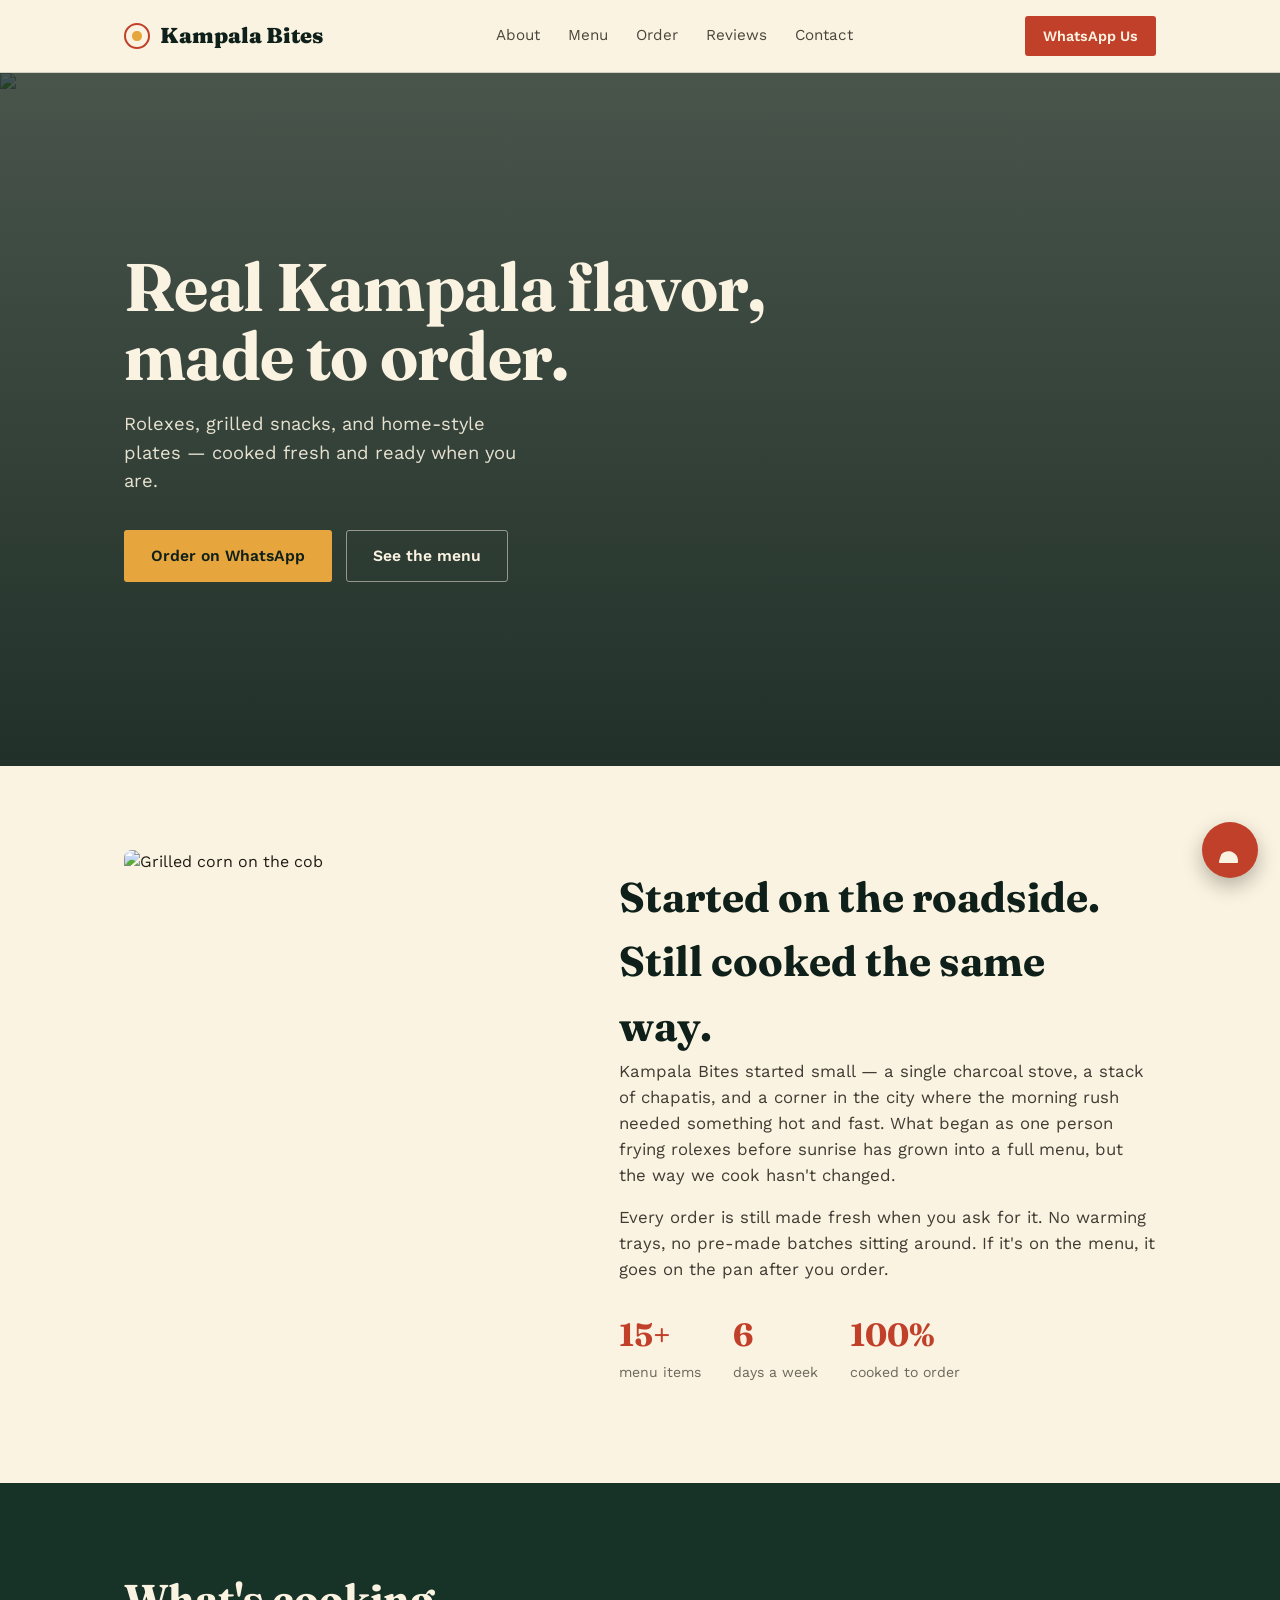
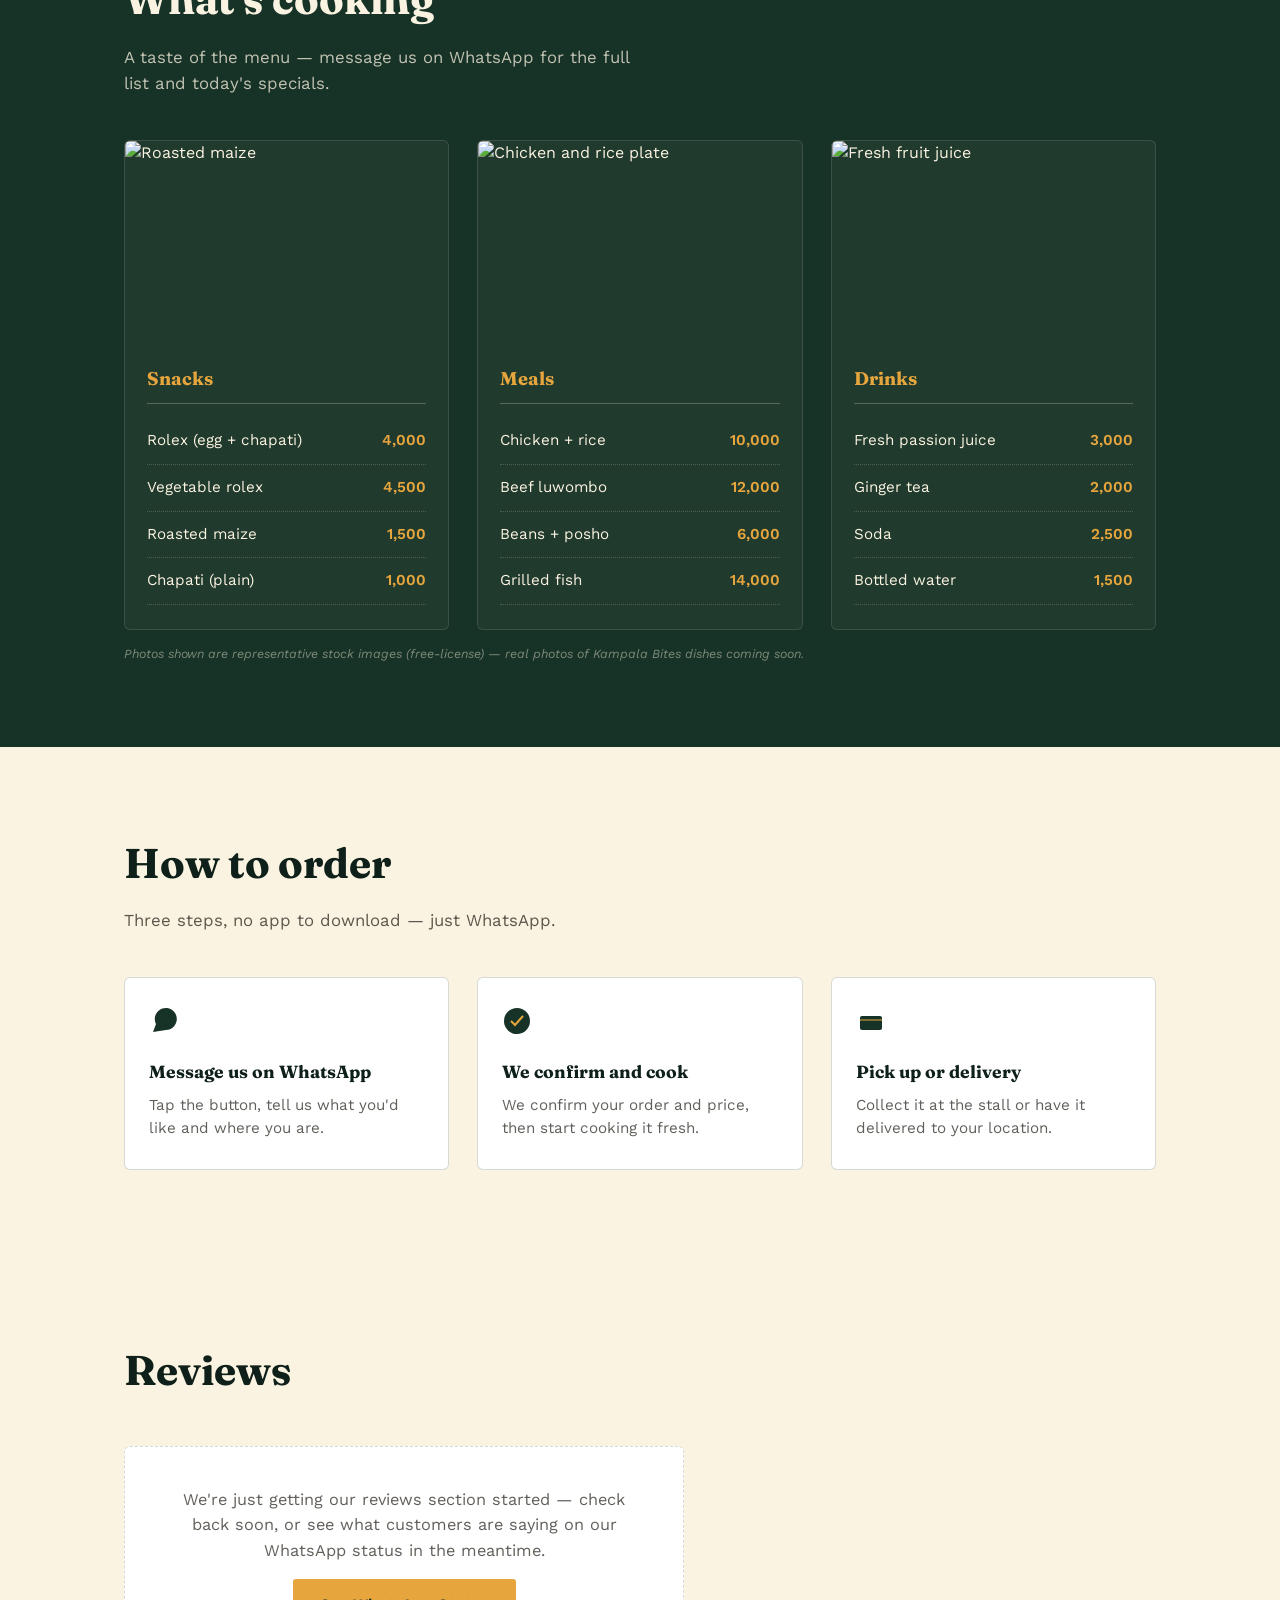
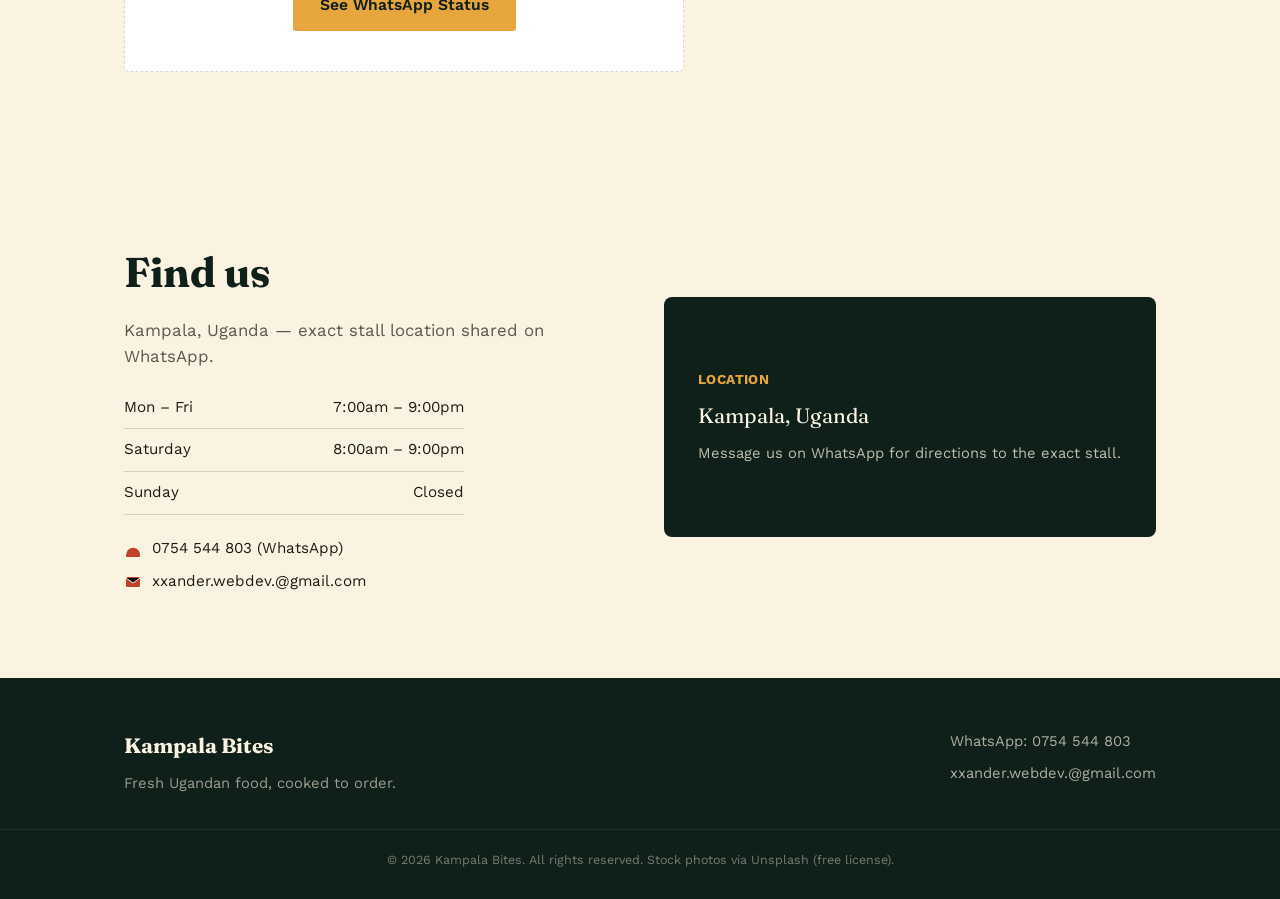
==== index.html @ 9c4d1b3c "Rename kampala-bites.html to index.html" ====
<!DOCTYPE html>
<html lang="en">
<head>
<meta charset="UTF-8">
<meta name="viewport" content="width=device-width, initial-scale=1.0">
<title>Kampala Bites — Fresh Rolex & Grilled Snacks in Kampala | Order on WhatsApp</title>
<meta name="description" content="Kampala Bites serves fresh rolex, grilled snacks, and home-style Ugandan meals, cooked to order. Order fast, direct on WhatsApp.">
<meta property="og:title" content="Kampala Bites — Fresh Rolex & Grilled Snacks in Kampala">
<meta property="og:description" content="Fresh Ugandan food cooked to order — rolex, grilled snacks, and home-style meals. Order on WhatsApp.">
<meta property="og:image" content="https://images.unsplash.com/photo-1610057098265-05f2bcbedd55?fm=jpg&q=80&w=1200&auto=format&fit=crop">
<meta property="og:type" content="website">
<meta name="twitter:card" content="summary_large_image">
<meta name="twitter:title" content="Kampala Bites — Fresh Rolex & Grilled Snacks in Kampala">
<meta name="twitter:description" content="Fresh Ugandan food cooked to order. Order on WhatsApp.">
<meta name="twitter:image" content="https://images.unsplash.com/photo-1610057098265-05f2bcbedd55?fm=jpg&q=80&w=1200&auto=format&fit=crop">
<link rel="icon" href="data:image/svg+xml,%3Csvg xmlns='http://www.w3.org/2000/svg' viewBox='0 0 26 26'%3E%3Ccircle cx='13' cy='13' r='12' fill='%230E2019'/%3E%3Ccircle cx='13' cy='13' r='6' fill='%23E7A63D'/%3E%3C/svg%3E">
<link rel="preconnect" href="https://fonts.googleapis.com">
<link rel="preconnect" href="https://fonts.gstatic.com" crossorigin>
<link href="https://fonts.googleapis.com/css2?family=Fraunces:opsz,wght@9..144,500;9..144,700;9..144,900&family=Work+Sans:wght@400;500;600&display=swap" rel="stylesheet">
<style>
  :root{
    --ivory:#FBF3E1;
    --leaf:#173226;
    --leaf-deep:#0E2019;
    --chili:#C1402A;
    --turmeric:#E7A63D;
    --ink:#1F1B14;
    --line: rgba(23,50,38,0.18);
  }
  *{box-sizing:border-box; margin:0; padding:0;}
  html{scroll-behavior:smooth;}
  body{font-family:'Work Sans', sans-serif; background:var(--ivory); color:var(--ink); line-height:1.55;}
  h1,h2,h3{font-family:'Fraunces', serif; font-weight:700; color:var(--leaf-deep);}
  a{color:inherit;}
  img{max-width:100%; display:block; object-fit:cover;}
  .wrap{max-width:1080px; margin:0 auto; padding:0 24px;}

  /* NAV */
  nav{position:sticky; top:0; z-index:50; background:var(--ivory); border-bottom:1px solid var(--line);}
  nav .wrap{display:flex; align-items:center; justify-content:space-between; padding:16px 24px; position:relative;}
  .brand{display:flex; align-items:center; gap:10px; font-family:'Fraunces', serif; font-weight:900; font-size:1.35rem; color:var(--leaf-deep);}
  .nav-links{display:flex; gap:28px; font-size:0.95rem;}
  .nav-links a{text-decoration:none; color:var(--ink); opacity:0.8;}
  .nav-links a:hover{opacity:1;}
  .nav-right{display:flex; align-items:center; gap:14px;}
  .nav-cta{background:var(--chili); color:var(--ivory); padding:9px 18px; border-radius:3px; text-decoration:none; font-weight:600; font-size:0.9rem; white-space:nowrap;}
  .burger{display:none; flex-direction:column; gap:5px; background:none; border:none; cursor:pointer; padding:6px;}
  .burger span{width:22px; height:2px; background:var(--leaf-deep);}
  .mobile-menu{display:none; flex-direction:column; position:absolute; top:100%; left:0; right:0; background:var(--ivory); border-bottom:1px solid var(--line); padding:8px 24px 16px;}
  .mobile-menu.open{display:flex;}
  .mobile-menu a{padding:12px 0; text-decoration:none; color:var(--ink); border-bottom:1px solid var(--line); font-size:1rem;}
  .mobile-menu a:last-child{border-bottom:none;}
  @media(max-width:760px){
    .nav-links{display:none;}
    .burger{display:flex;}
  }

  /* HERO */
  .hero{position:relative; color:var(--ivory); overflow:hidden;}
  .hero-bg{position:absolute; inset:0; z-index:0;}
  .hero-bg img{width:100%; height:100%; object-fit:cover;}
  .hero-bg::after{content:""; position:absolute; inset:0; background:linear-gradient(180deg, rgba(14,32,25,0.75), rgba(14,32,25,0.92));}
  .hero .wrap{position:relative; z-index:2; padding:96px 24px 100px;}
  .hero h1{color:var(--ivory); font-size:clamp(2.4rem, 6vw, 4.2rem); line-height:1.02; letter-spacing:-0.01em; max-width:18ch;}
  .hero .tag{margin-top:20px; font-size:1.15rem; max-width:38ch; color:rgba(251,243,225,0.9);}
  .hero .ctas{margin-top:34px; display:flex; gap:14px; flex-wrap:wrap;}
  .btn{display:inline-flex; align-items:center; gap:8px; padding:13px 26px; border-radius:3px; font-weight:600; text-decoration:none; font-size:0.98rem; border:1px solid transparent;}
  .btn-primary{background:var(--turmeric); color:var(--leaf-deep);}
  .btn-ghost{border-color:rgba(251,243,225,0.5); color:var(--ivory);}

  section{padding:84px 0;}
  .section-head{max-width:52ch; margin-bottom:44px;}
  .section-head h2{font-size:clamp(1.9rem,3.6vw,2.6rem);}
  .section-head p{margin-top:12px; color:rgba(31,27,20,0.72); font-size:1.05rem;}

  /* ABOUT */
  .about .wrap{display:grid; grid-template-columns:0.9fr 1.1fr; gap:56px; align-items:center;}
  .about-img{border-radius:8px; overflow:hidden; aspect-ratio:4/5;}
  .about p{margin-bottom:16px; font-size:1.05rem; color:rgba(31,27,20,0.85);}
  .stat-row{display:flex; gap:32px; margin-top:28px; flex-wrap:wrap;}
  .stat b{display:block; font-family:'Fraunces',serif; font-size:2rem; color:var(--chili);}
  .stat span{font-size:0.88rem; color:rgba(31,27,20,0.65);}
  @media(max-width:820px){ .about .wrap{grid-template-columns:1fr;} .about-img{max-width:320px; margin:0 auto; aspect-ratio:1/1;} }

  /* MENU */
  .menu{background:var(--leaf); color:var(--ivory);}
  .menu .section-head h2{color:var(--ivory);}
  .menu .section-head p{color:rgba(251,243,225,0.75);}
  .menu-groups{display:grid; grid-template-columns:repeat(3,1fr); gap:28px;}
  .menu-group{background:rgba(251,243,225,0.04); border:1px solid rgba(251,243,225,0.12); border-radius:6px; overflow:hidden;}
  .menu-group .thumb{aspect-ratio:16/10; overflow:hidden;}
  .menu-group .content{padding:22px 22px 24px;}
  .menu-group h3{color:var(--turmeric); font-size:1.15rem; margin-bottom:14px; padding-bottom:10px; border-bottom:1px solid rgba(251,243,225,0.25);}
  .menu-item{display:flex; justify-content:space-between; gap:12px; padding:11px 0; border-bottom:1px dotted rgba(251,243,225,0.2); font-size:0.95rem;}
  .menu-item .price{color:var(--turmeric); font-weight:600; white-space:nowrap;}
  .photo-note{font-size:0.78rem; color:rgba(251,243,225,0.45); margin-top:14px; font-style:italic;}
  @media(max-width:820px){ .menu-groups{grid-template-columns:1fr;} }

  /* ORDER STEPS */
  .order .steps{display:grid; grid-template-columns:repeat(3,1fr); gap:28px;}
  .step{background:#fff; border:1px solid var(--line); border-radius:6px; padding:28px 24px;}
  .step .icon{margin-bottom:14px;}
  .step h3{font-size:1.1rem;}
  .step p{margin-top:8px; color:rgba(31,27,20,0.7); font-size:0.95rem;}
  @media(max-width:820px){ .order .steps{grid-template-columns:1fr;} }

  /* REVIEWS PLACEHOLDER */
  .reviews-note{background:#fff; border:1px dashed var(--line); border-radius:6px; padding:40px; text-align:center; max-width:560px;}
  .reviews-note p{color:rgba(31,27,20,0.7); font-size:1.02rem; margin-bottom:16px;}

  /* LOCATION */
  .location .wrap{display:grid; grid-template-columns:1fr 1fr; gap:48px; align-items:center;}
  .hours-list{margin-top:18px;}
  .hours-row{display:flex; justify-content:space-between; padding:9px 0; border-bottom:1px solid var(--line); font-size:0.95rem; max-width:340px;}
  .contact-list{margin-top:22px; display:flex; flex-direction:column; gap:10px;}
  .contact-list a{display:flex; align-items:center; gap:10px; text-decoration:none; color:var(--ink); font-size:0.95rem;}
  .contact-list a:hover{color:var(--chili);}
  .map-block{background:var(--leaf-deep); color:var(--ivory); border-radius:8px; padding:34px; min-height:240px; display:flex; flex-direction:column; justify-content:center; gap:10px;}
  .map-block .pin{color:var(--turmeric); font-weight:700; font-size:0.85rem; letter-spacing:0.03em;}
  @media(max-width:820px){ .location .wrap{grid-template-columns:1fr;} }

  /* FOOTER */
  footer{background:var(--leaf-deep); color:rgba(251,243,225,0.8); padding:52px 0 30px;}
  footer .wrap{display:flex; justify-content:space-between; flex-wrap:wrap; gap:24px;}
  .foot-brand{font-family:'Fraunces',serif; color:var(--ivory); font-size:1.3rem; font-weight:700;}
  .foot-links{display:flex; flex-direction:column; gap:10px; font-size:0.92rem;}
  .foot-links a{text-decoration:none; opacity:0.85; display:flex; align-items:center; gap:8px;}
  .foot-links a:hover{opacity:1;}
  .foot-bottom{margin-top:34px; padding-top:20px; border-top:1px solid rgba(251,243,225,0.15); font-size:0.78rem; opacity:0.55; text-align:center;}

  .float-wa{position:fixed; bottom:22px; right:22px; z-index:60; background:var(--chili); color:var(--ivory); width:56px; height:56px; border-radius:50%; display:flex; align-items:center; justify-content:center; text-decoration:none; box-shadow:0 8px 20px rgba(0,0,0,0.28);}
</style>
</head>
<body>

<nav>
  <div class="wrap">
    <div class="brand">
      <svg width="26" height="26" viewBox="0 0 26 26" fill="none"><circle cx="13" cy="13" r="12" stroke="#C1402A" stroke-width="2"/><path d="M8 13c0-3 2-5 5-5s5 2 5 5-2 5-5 5-5-2-5-5z" fill="#E7A63D"/></svg>
      Kampala Bites
    </div>
    <div class="nav-links">
      <a href="#about">About</a>
      <a href="#menu">Menu</a>
      <a href="#order">Order</a>
      <a href="#reviews">Reviews</a>
      <a href="#location">Contact</a>
    </div>
    <div class="nav-right">
      <a class="nav-cta" href="https://wa.me/256754544803" target="_blank" rel="noopener">WhatsApp Us</a>
      <button class="burger" aria-label="Menu" onclick="document.getElementById('mobileMenu').classList.toggle('open')">
        <span></span><span></span><span></span>
      </button>
    </div>
    <div class="mobile-menu" id="mobileMenu">
      <a href="#about">About</a>
      <a href="#menu">Menu</a>
      <a href="#order">Order</a>
      <a href="#reviews">Reviews</a>
      <a href="#location">Contact</a>
    </div>
  </div>
</nav>

<section class="hero">
  <div class="hero-bg"><img src="https://images.unsplash.com/photo-1610057098265-05f2bcbedd55?fm=jpg&q=80&w=1600&auto=format&fit=crop" alt="Grilled chicken and rice plate"></div>
  <div class="wrap">
    <h1>Real Kampala flavor, made to order.</h1>
    <p class="tag">Rolexes, grilled snacks, and home-style plates — cooked fresh and ready when you are.</p>
    <div class="ctas">
      <a class="btn btn-primary" href="https://wa.me/256754544803" target="_blank" rel="noopener">Order on WhatsApp</a>
      <a class="btn btn-ghost" href="#menu">See the menu</a>
    </div>
  </div>
</section>

<section class="about" id="about">
  <div class="wrap">
    <div class="about-img">
      <img src="https://images.unsplash.com/photo-1653886764092-2e9fe9bfe8e5?fm=jpg&q=80&w=900&auto=format&fit=crop" alt="Grilled corn on the cob">
    </div>
    <div>
      <div class="section-head" style="margin-bottom:0;">
        <h2>Started on the roadside. Still cooked the same way.</h2>
      </div>
      <p>Kampala Bites started small — a single charcoal stove, a stack of chapatis, and a corner in the city where the morning rush needed something hot and fast. What began as one person frying rolexes before sunrise has grown into a full menu, but the way we cook hasn't changed.</p>
      <p>Every order is still made fresh when you ask for it. No warming trays, no pre-made batches sitting around. If it's on the menu, it goes on the pan after you order.</p>
      <div class="stat-row">
        <div class="stat"><b>15+</b><span>menu items</span></div>
        <div class="stat"><b>6</b><span>days a week</span></div>
        <div class="stat"><b>100%</b><span>cooked to order</span></div>
      </div>
    </div>
  </div>
</section>

<section class="menu" id="menu">
  <div class="wrap">
    <div class="section-head">
      <h2>What's cooking</h2>
      <p>A taste of the menu — message us on WhatsApp for the full list and today's specials.</p>
    </div>
    <div class="menu-groups">
      <div class="menu-group">
        <div class="thumb"><img src="https://images.unsplash.com/photo-1653886764092-2e9fe9bfe8e5?fm=jpg&q=80&w=700&auto=format&fit=crop" alt="Roasted maize"></div>
        <div class="content">
          <h3>Snacks</h3>
          <div class="menu-item"><span>Rolex (egg + chapati)</span><span class="price">4,000</span></div>
          <div class="menu-item"><span>Vegetable rolex</span><span class="price">4,500</span></div>
          <div class="menu-item"><span>Roasted maize</span><span class="price">1,500</span></div>
          <div class="menu-item"><span>Chapati (plain)</span><span class="price">1,000</span></div>
        </div>
      </div>
      <div class="menu-group">
        <div class="thumb"><img src="https://images.unsplash.com/photo-1610057098265-05f2bcbedd55?fm=jpg&q=80&w=700&auto=format&fit=crop" alt="Chicken and rice plate"></div>
        <div class="content">
          <h3>Meals</h3>
          <div class="menu-item"><span>Chicken + rice</span><span class="price">10,000</span></div>
          <div class="menu-item"><span>Beef luwombo</span><span class="price">12,000</span></div>
          <div class="menu-item"><span>Beans + posho</span><span class="price">6,000</span></div>
          <div class="menu-item"><span>Grilled fish</span><span class="price">14,000</span></div>
        </div>
      </div>
      <div class="menu-group">
        <div class="thumb"><img src="https://images.unsplash.com/photo-1577680716097-9a565ddc2007?fm=jpg&q=80&w=700&auto=format&fit=crop" alt="Fresh fruit juice"></div>
        <div class="content">
          <h3>Drinks</h3>
          <div class="menu-item"><span>Fresh passion juice</span><span class="price">3,000</span></div>
          <div class="menu-item"><span>Ginger tea</span><span class="price">2,000</span></div>
          <div class="menu-item"><span>Soda</span><span class="price">2,500</span></div>
          <div class="menu-item"><span>Bottled water</span><span class="price">1,500</span></div>
        </div>
      </div>
    </div>
    <p class="photo-note">Photos shown are representative stock images (free-license) — real photos of Kampala Bites dishes coming soon.</p>
  </div>
</section>

<section class="order" id="order">
  <div class="wrap">
    <div class="section-head">
      <h2>How to order</h2>
      <p>Three steps, no app to download — just WhatsApp.</p>
    </div>
    <div class="steps">
      <div class="step">
        <svg class="icon" width="30" height="30" viewBox="0 0 30 30"><path d="M4 26l3-8a11 11 0 1110 6l-13 2z" fill="#173226"/></svg>
        <h3>Message us on WhatsApp</h3>
        <p>Tap the button, tell us what you'd like and where you are.</p>
      </div>
      <div class="step">
        <svg class="icon" width="30" height="30" viewBox="0 0 30 30"><circle cx="15" cy="15" r="13" fill="#173226"/><path d="M9 15l4 4 8-9" stroke="#E7A63D" stroke-width="2" fill="none"/></svg>
        <h3>We confirm and cook</h3>
        <p>We confirm your order and price, then start cooking it fresh.</p>
      </div>
      <div class="step">
        <svg class="icon" width="30" height="30" viewBox="0 0 30 30"><rect x="4" y="10" width="22" height="14" rx="2" fill="#173226"/><path d="M4 14h22" stroke="#E7A63D"/></svg>
        <h3>Pick up or delivery</h3>
        <p>Collect it at the stall or have it delivered to your location.</p>
      </div>
    </div>
  </div>
</section>

<section class="testimonials" id="reviews">
  <div class="wrap">
    <div class="section-head">
      <h2>Reviews</h2>
    </div>
    <div class="reviews-note">
      <p>We're just getting our reviews section started — check back soon, or see what customers are saying on our WhatsApp status in the meantime.</p>
      <a class="btn btn-primary" href="https://wa.me/256754544803" target="_blank" rel="noopener" style="display:inline-flex;">See WhatsApp Status</a>
    </div>
  </div>
</section>

<section class="location" id="location">
  <div class="wrap">
    <div>
      <div class="section-head" style="margin-bottom:0;">
        <h2>Find us</h2>
        <p>Kampala, Uganda — exact stall location shared on WhatsApp.</p>
      </div>
      <div class="hours-list">
        <div class="hours-row"><span>Mon – Fri</span><span>7:00am – 9:00pm</span></div>
        <div class="hours-row"><span>Saturday</span><span>8:00am – 9:00pm</span></div>
        <div class="hours-row"><span>Sunday</span><span>Closed</span></div>
      </div>
      <div class="contact-list">
        <a href="https://wa.me/256754544803" target="_blank" rel="noopener">
          <svg width="18" height="18" viewBox="0 0 18 18"><path d="M2 16l1.6-4.7A7 7 0 112 16z" fill="#C1402A"/></svg>
          0754 544 803 (WhatsApp)
        </a>
        <a href="mailto:xxander.webdev.@gmail.com">
          <svg width="18" height="18" viewBox="0 0 18 18"><rect x="2" y="4" width="14" height="10" rx="1.5" fill="#C1402A"/><path d="M2 5l7 5 7-5" stroke="#FBF3E1"/></svg>
          xxander.webdev.@gmail.com
        </a>
      </div>
    </div>
    <div class="map-block">
      <div class="pin">LOCATION</div>
      <div style="font-family:'Fraunces',serif; font-size:1.3rem;">Kampala, Uganda</div>
      <div style="opacity:0.75; font-size:0.92rem;">Message us on WhatsApp for directions to the exact stall.</div>
    </div>
  </div>
</section>

<footer>
  <div class="wrap">
    <div>
      <div class="foot-brand">Kampala Bites</div>
      <p style="margin-top:10px; max-width:32ch; opacity:0.75; font-size:0.92rem;">Fresh Ugandan food, cooked to order.</p>
    </div>
    <div class="foot-links">
      <a href="https://wa.me/256754544803" target="_blank" rel="noopener">WhatsApp: 0754 544 803</a>
      <a href="mailto:xxander.webdev.@gmail.com">xxander.webdev.@gmail.com</a>
    </div>
  </div>
  <div class="foot-bottom">© 2026 Kampala Bites. All rights reserved. Stock photos via Unsplash (free license).</div>
</footer>

<a class="float-wa" href="https://wa.me/256754544803" target="_blank" rel="noopener" aria-label="Chat on WhatsApp">
  <svg width="26" height="26" viewBox="0 0 26 26"><path d="M2 24l2.2-6.4A9.5 9.5 0 112 24z" fill="#FBF3E1"/></svg>
</a>

<script>
  document.querySelectorAll('.mobile-menu a').forEach(a=>{
    a.addEventListener('click', ()=> document.getElementById('mobileMenu').classList.remove('open'));
  });
</script>

</body>
</html>
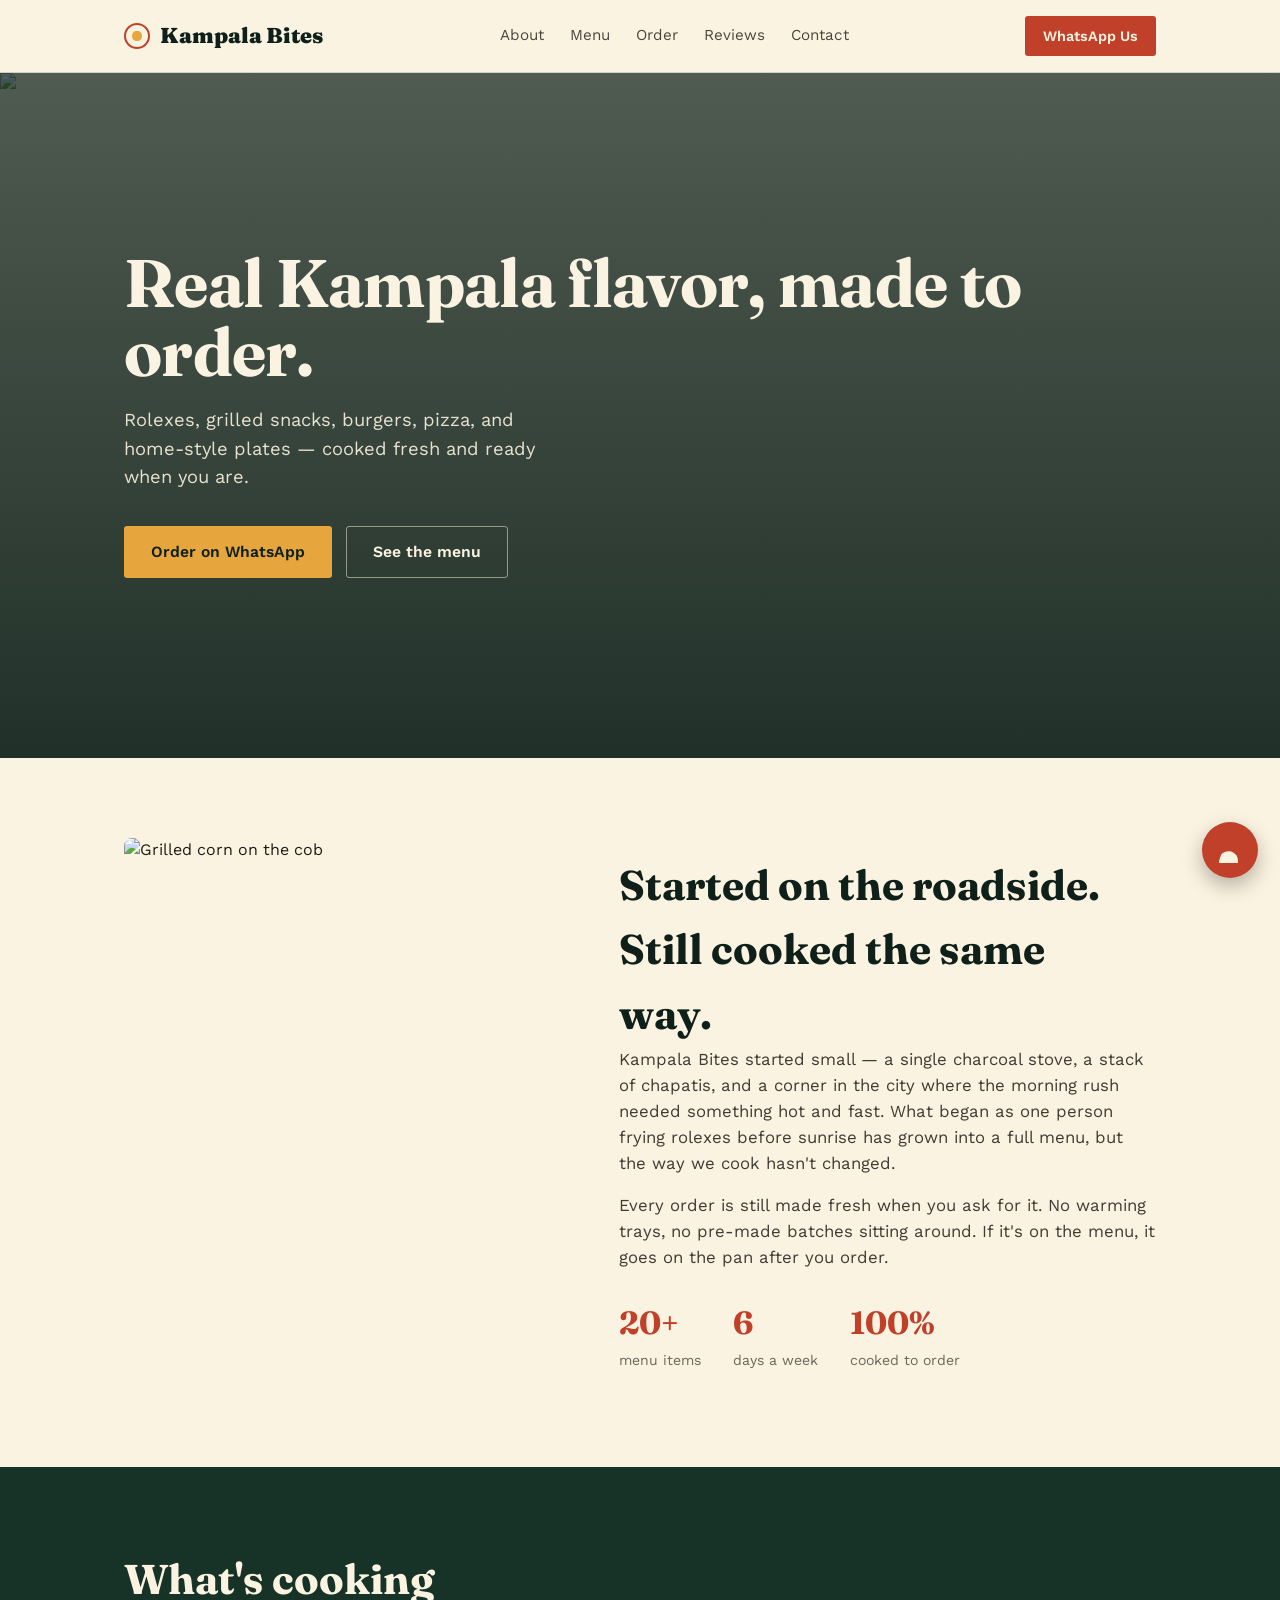
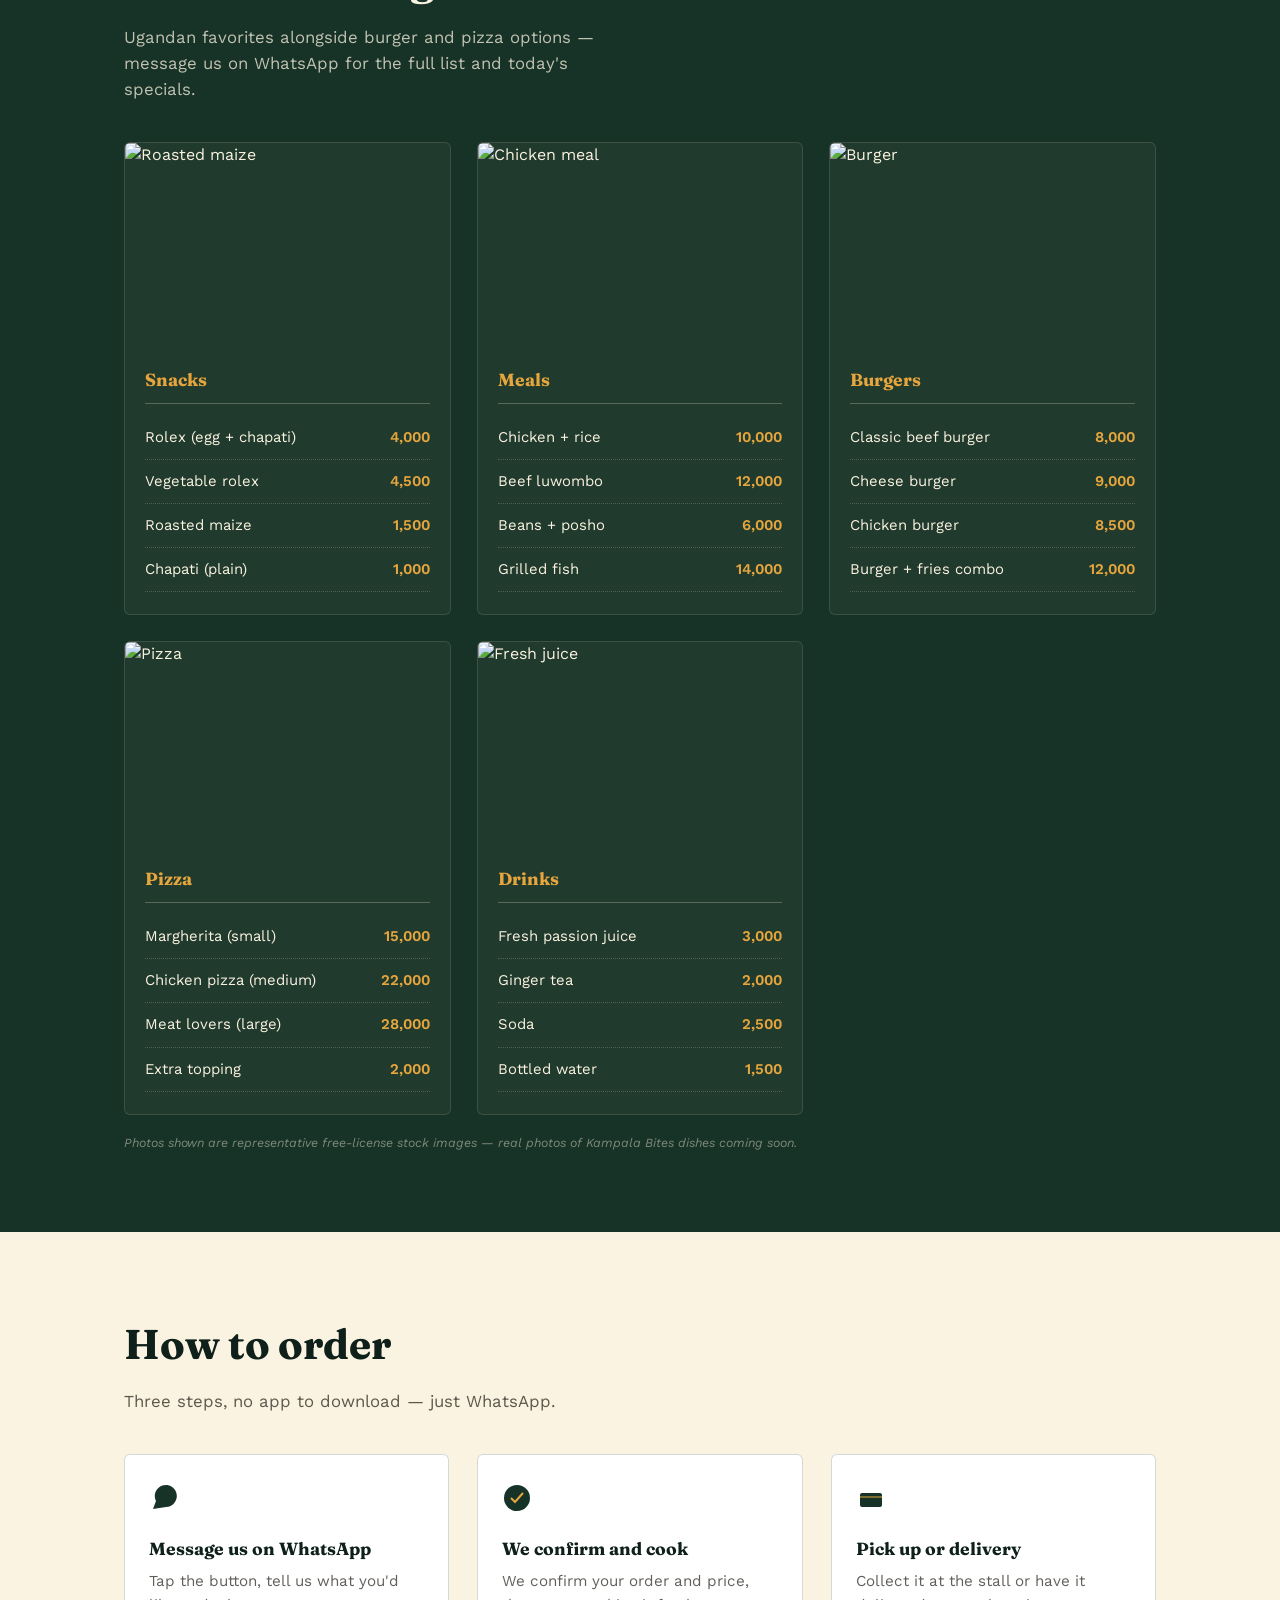
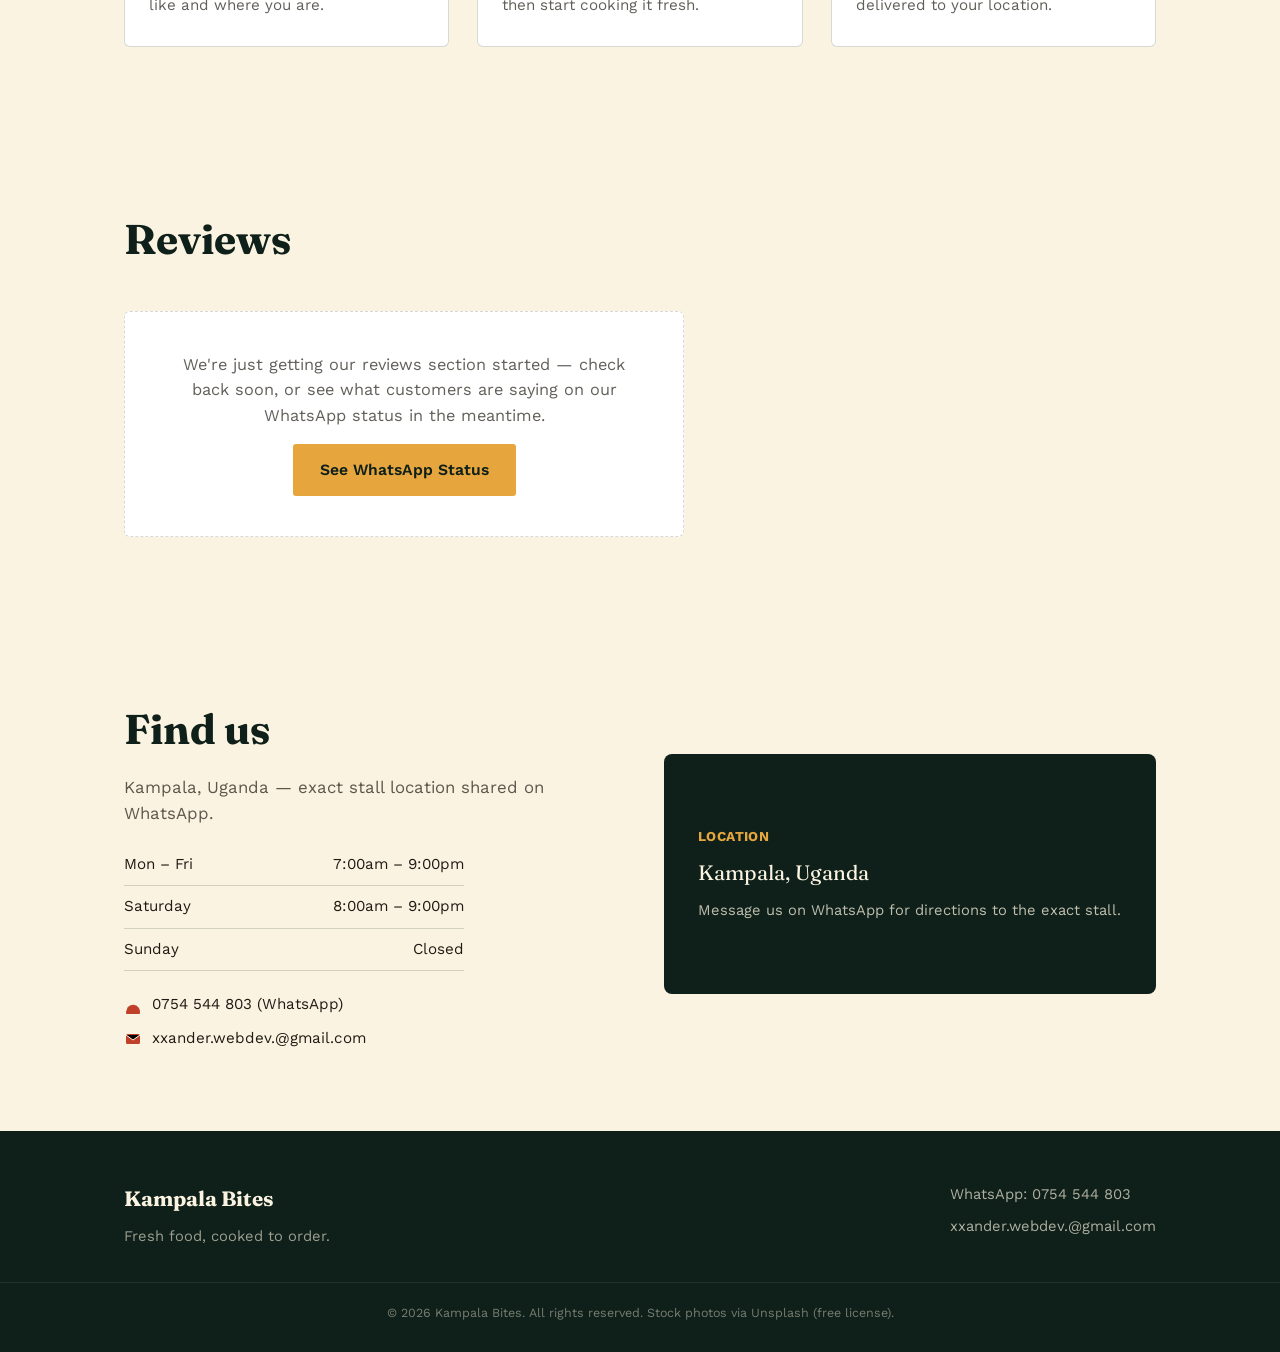
==== commit 9e07a53e: "Rename kampala-bites.html to index.html" ====
--- a/index.html
+++ b/index.html
@@ -3,16 +3,16 @@
 <head>
 <meta charset="UTF-8">
 <meta name="viewport" content="width=device-width, initial-scale=1.0">
-<title>Kampala Bites — Fresh Rolex & Grilled Snacks in Kampala | Order on WhatsApp</title>
-<meta name="description" content="Kampala Bites serves fresh rolex, grilled snacks, and home-style Ugandan meals, cooked to order. Order fast, direct on WhatsApp.">
-<meta property="og:title" content="Kampala Bites — Fresh Rolex & Grilled Snacks in Kampala">
-<meta property="og:description" content="Fresh Ugandan food cooked to order — rolex, grilled snacks, and home-style meals. Order on WhatsApp.">
-<meta property="og:image" content="https://images.unsplash.com/photo-1610057098265-05f2bcbedd55?fm=jpg&q=80&w=1200&auto=format&fit=crop">
+<title>Kampala Bites — Fresh Rolex, Burgers & Pizza in Kampala | Order on WhatsApp</title>
+<meta name="description" content="Kampala Bites serves fresh rolex, grilled snacks, burgers, pizza, and home-style Ugandan meals, cooked to order. Order fast, direct on WhatsApp.">
+<meta property="og:title" content="Kampala Bites — Fresh Rolex, Burgers & Pizza in Kampala">
+<meta property="og:description" content="Fresh food cooked to order — rolex, grilled snacks, burgers, pizza, and home-style meals. Order on WhatsApp.">
+<meta property="og:image" content="https://images.unsplash.com/photo-1616401616927-3c81de22dfa8?fm=jpg&q=80&w=1200&auto=format&fit=crop">
 <meta property="og:type" content="website">
 <meta name="twitter:card" content="summary_large_image">
-<meta name="twitter:title" content="Kampala Bites — Fresh Rolex & Grilled Snacks in Kampala">
-<meta name="twitter:description" content="Fresh Ugandan food cooked to order. Order on WhatsApp.">
-<meta name="twitter:image" content="https://images.unsplash.com/photo-1610057098265-05f2bcbedd55?fm=jpg&q=80&w=1200&auto=format&fit=crop">
+<meta name="twitter:title" content="Kampala Bites — Fresh Rolex, Burgers & Pizza in Kampala">
+<meta name="twitter:description" content="Fresh food cooked to order. Order on WhatsApp.">
+<meta name="twitter:image" content="https://images.unsplash.com/photo-1616401616927-3c81de22dfa8?fm=jpg&q=80&w=1200&auto=format&fit=crop">
 <link rel="icon" href="data:image/svg+xml,%3Csvg xmlns='http://www.w3.org/2000/svg' viewBox='0 0 26 26'%3E%3Ccircle cx='13' cy='13' r='12' fill='%230E2019'/%3E%3Ccircle cx='13' cy='13' r='6' fill='%23E7A63D'/%3E%3C/svg%3E">
 <link rel="preconnect" href="https://fonts.googleapis.com">
 <link rel="preconnect" href="https://fonts.gstatic.com" crossorigin>
@@ -32,48 +32,41 @@
   body{font-family:'Work Sans', sans-serif; background:var(--ivory); color:var(--ink); line-height:1.55;}
   h1,h2,h3{font-family:'Fraunces', serif; font-weight:700; color:var(--leaf-deep);}
   a{color:inherit;}
-  img{max-width:100%; display:block; object-fit:cover;}
+  img{max-width:100%; display:block; object-fit:cover; width:100%; height:100%;}
   .wrap{max-width:1080px; margin:0 auto; padding:0 24px;}
 
-  /* NAV */
   nav{position:sticky; top:0; z-index:50; background:var(--ivory); border-bottom:1px solid var(--line);}
   nav .wrap{display:flex; align-items:center; justify-content:space-between; padding:16px 24px; position:relative;}
   .brand{display:flex; align-items:center; gap:10px; font-family:'Fraunces', serif; font-weight:900; font-size:1.35rem; color:var(--leaf-deep);}
-  .nav-links{display:flex; gap:28px; font-size:0.95rem;}
+  .nav-links{display:flex; gap:26px; font-size:0.95rem;}
   .nav-links a{text-decoration:none; color:var(--ink); opacity:0.8;}
   .nav-links a:hover{opacity:1;}
   .nav-right{display:flex; align-items:center; gap:14px;}
   .nav-cta{background:var(--chili); color:var(--ivory); padding:9px 18px; border-radius:3px; text-decoration:none; font-weight:600; font-size:0.9rem; white-space:nowrap;}
-  .burger{display:none; flex-direction:column; gap:5px; background:none; border:none; cursor:pointer; padding:6px;}
-  .burger span{width:22px; height:2px; background:var(--leaf-deep);}
+  .burger-btn{display:none; flex-direction:column; gap:5px; background:none; border:none; cursor:pointer; padding:6px;}
+  .burger-btn span{width:22px; height:2px; background:var(--leaf-deep);}
   .mobile-menu{display:none; flex-direction:column; position:absolute; top:100%; left:0; right:0; background:var(--ivory); border-bottom:1px solid var(--line); padding:8px 24px 16px;}
   .mobile-menu.open{display:flex;}
   .mobile-menu a{padding:12px 0; text-decoration:none; color:var(--ink); border-bottom:1px solid var(--line); font-size:1rem;}
   .mobile-menu a:last-child{border-bottom:none;}
-  @media(max-width:760px){
-    .nav-links{display:none;}
-    .burger{display:flex;}
-  }
-
-  /* HERO */
+  @media(max-width:800px){ .nav-links{display:none;} .burger-btn{display:flex;} }
+
   .hero{position:relative; color:var(--ivory); overflow:hidden;}
   .hero-bg{position:absolute; inset:0; z-index:0;}
-  .hero-bg img{width:100%; height:100%; object-fit:cover;}
-  .hero-bg::after{content:""; position:absolute; inset:0; background:linear-gradient(180deg, rgba(14,32,25,0.75), rgba(14,32,25,0.92));}
+  .hero-bg::after{content:""; position:absolute; inset:0; background:linear-gradient(180deg, rgba(14,32,25,0.72), rgba(14,32,25,0.92));}
   .hero .wrap{position:relative; z-index:2; padding:96px 24px 100px;}
-  .hero h1{color:var(--ivory); font-size:clamp(2.4rem, 6vw, 4.2rem); line-height:1.02; letter-spacing:-0.01em; max-width:18ch;}
-  .hero .tag{margin-top:20px; font-size:1.15rem; max-width:38ch; color:rgba(251,243,225,0.9);}
+  .hero h1{color:var(--ivory); font-size:clamp(2.4rem, 6vw, 4.2rem); line-height:1.02; letter-spacing:-0.01em; max-width:20ch;}
+  .hero .tag{margin-top:20px; font-size:1.15rem; max-width:40ch; color:rgba(251,243,225,0.9);}
   .hero .ctas{margin-top:34px; display:flex; gap:14px; flex-wrap:wrap;}
   .btn{display:inline-flex; align-items:center; gap:8px; padding:13px 26px; border-radius:3px; font-weight:600; text-decoration:none; font-size:0.98rem; border:1px solid transparent;}
   .btn-primary{background:var(--turmeric); color:var(--leaf-deep);}
   .btn-ghost{border-color:rgba(251,243,225,0.5); color:var(--ivory);}
 
-  section{padding:84px 0;}
-  .section-head{max-width:52ch; margin-bottom:44px;}
+  section{padding:80px 0;}
+  .section-head{max-width:52ch; margin-bottom:40px;}
   .section-head h2{font-size:clamp(1.9rem,3.6vw,2.6rem);}
   .section-head p{margin-top:12px; color:rgba(31,27,20,0.72); font-size:1.05rem;}
 
-  /* ABOUT */
   .about .wrap{display:grid; grid-template-columns:0.9fr 1.1fr; gap:56px; align-items:center;}
   .about-img{border-radius:8px; overflow:hidden; aspect-ratio:4/5;}
   .about p{margin-bottom:16px; font-size:1.05rem; color:rgba(31,27,20,0.85);}
@@ -82,21 +75,20 @@
   .stat span{font-size:0.88rem; color:rgba(31,27,20,0.65);}
   @media(max-width:820px){ .about .wrap{grid-template-columns:1fr;} .about-img{max-width:320px; margin:0 auto; aspect-ratio:1/1;} }
 
-  /* MENU */
   .menu{background:var(--leaf); color:var(--ivory);}
   .menu .section-head h2{color:var(--ivory);}
   .menu .section-head p{color:rgba(251,243,225,0.75);}
-  .menu-groups{display:grid; grid-template-columns:repeat(3,1fr); gap:28px;}
+  .menu-groups{display:grid; grid-template-columns:repeat(3,1fr); gap:26px;}
   .menu-group{background:rgba(251,243,225,0.04); border:1px solid rgba(251,243,225,0.12); border-radius:6px; overflow:hidden;}
   .menu-group .thumb{aspect-ratio:16/10; overflow:hidden;}
-  .menu-group .content{padding:22px 22px 24px;}
-  .menu-group h3{color:var(--turmeric); font-size:1.15rem; margin-bottom:14px; padding-bottom:10px; border-bottom:1px solid rgba(251,243,225,0.25);}
-  .menu-item{display:flex; justify-content:space-between; gap:12px; padding:11px 0; border-bottom:1px dotted rgba(251,243,225,0.2); font-size:0.95rem;}
+  .menu-group .content{padding:20px 20px 22px;}
+  .menu-group h3{color:var(--turmeric); font-size:1.1rem; margin-bottom:12px; padding-bottom:10px; border-bottom:1px solid rgba(251,243,225,0.25);}
+  .menu-item{display:flex; justify-content:space-between; gap:12px; padding:10px 0; border-bottom:1px dotted rgba(251,243,225,0.2); font-size:0.93rem;}
   .menu-item .price{color:var(--turmeric); font-weight:600; white-space:nowrap;}
-  .photo-note{font-size:0.78rem; color:rgba(251,243,225,0.45); margin-top:14px; font-style:italic;}
-  @media(max-width:820px){ .menu-groups{grid-template-columns:1fr;} }
-
-  /* ORDER STEPS */
+  .photo-note{font-size:0.78rem; color:rgba(251,243,225,0.45); margin-top:18px; font-style:italic;}
+  @media(max-width:900px){ .menu-groups{grid-template-columns:repeat(2,1fr);} }
+  @media(max-width:600px){ .menu-groups{grid-template-columns:1fr;} }
+
   .order .steps{display:grid; grid-template-columns:repeat(3,1fr); gap:28px;}
   .step{background:#fff; border:1px solid var(--line); border-radius:6px; padding:28px 24px;}
   .step .icon{margin-bottom:14px;}
@@ -104,11 +96,9 @@
   .step p{margin-top:8px; color:rgba(31,27,20,0.7); font-size:0.95rem;}
   @media(max-width:820px){ .order .steps{grid-template-columns:1fr;} }
 
-  /* REVIEWS PLACEHOLDER */
   .reviews-note{background:#fff; border:1px dashed var(--line); border-radius:6px; padding:40px; text-align:center; max-width:560px;}
   .reviews-note p{color:rgba(31,27,20,0.7); font-size:1.02rem; margin-bottom:16px;}
 
-  /* LOCATION */
   .location .wrap{display:grid; grid-template-columns:1fr 1fr; gap:48px; align-items:center;}
   .hours-list{margin-top:18px;}
   .hours-row{display:flex; justify-content:space-between; padding:9px 0; border-bottom:1px solid var(--line); font-size:0.95rem; max-width:340px;}
@@ -119,7 +109,6 @@
   .map-block .pin{color:var(--turmeric); font-weight:700; font-size:0.85rem; letter-spacing:0.03em;}
   @media(max-width:820px){ .location .wrap{grid-template-columns:1fr;} }
 
-  /* FOOTER */
   footer{background:var(--leaf-deep); color:rgba(251,243,225,0.8); padding:52px 0 30px;}
   footer .wrap{display:flex; justify-content:space-between; flex-wrap:wrap; gap:24px;}
   .foot-brand{font-family:'Fraunces',serif; color:var(--ivory); font-size:1.3rem; font-weight:700;}
@@ -148,7 +137,7 @@
     </div>
     <div class="nav-right">
       <a class="nav-cta" href="https://wa.me/256754544803" target="_blank" rel="noopener">WhatsApp Us</a>
-      <button class="burger" aria-label="Menu" onclick="document.getElementById('mobileMenu').classList.toggle('open')">
+      <button class="burger-btn" aria-label="Menu" onclick="document.getElementById('mobileMenu').classList.toggle('open')">
         <span></span><span></span><span></span>
       </button>
     </div>
@@ -163,10 +152,10 @@
 </nav>
 
 <section class="hero">
-  <div class="hero-bg"><img src="https://images.unsplash.com/photo-1610057098265-05f2bcbedd55?fm=jpg&q=80&w=1600&auto=format&fit=crop" alt="Grilled chicken and rice plate"></div>
+  <div class="hero-bg"><img src="https://images.unsplash.com/photo-1616401616927-3c81de22dfa8?fm=jpg&q=80&w=1600&auto=format&fit=crop" alt="Roasted chicken plate"></div>
   <div class="wrap">
     <h1>Real Kampala flavor, made to order.</h1>
-    <p class="tag">Rolexes, grilled snacks, and home-style plates — cooked fresh and ready when you are.</p>
+    <p class="tag">Rolexes, grilled snacks, burgers, pizza, and home-style plates — cooked fresh and ready when you are.</p>
     <div class="ctas">
       <a class="btn btn-primary" href="https://wa.me/256754544803" target="_blank" rel="noopener">Order on WhatsApp</a>
       <a class="btn btn-ghost" href="#menu">See the menu</a>
@@ -186,7 +175,7 @@
       <p>Kampala Bites started small — a single charcoal stove, a stack of chapatis, and a corner in the city where the morning rush needed something hot and fast. What began as one person frying rolexes before sunrise has grown into a full menu, but the way we cook hasn't changed.</p>
       <p>Every order is still made fresh when you ask for it. No warming trays, no pre-made batches sitting around. If it's on the menu, it goes on the pan after you order.</p>
       <div class="stat-row">
-        <div class="stat"><b>15+</b><span>menu items</span></div>
+        <div class="stat"><b>20+</b><span>menu items</span></div>
         <div class="stat"><b>6</b><span>days a week</span></div>
         <div class="stat"><b>100%</b><span>cooked to order</span></div>
       </div>
@@ -198,7 +187,7 @@
   <div class="wrap">
     <div class="section-head">
       <h2>What's cooking</h2>
-      <p>A taste of the menu — message us on WhatsApp for the full list and today's specials.</p>
+      <p>Ugandan favorites alongside burger and pizza options — message us on WhatsApp for the full list and today's specials.</p>
     </div>
     <div class="menu-groups">
       <div class="menu-group">
@@ -212,7 +201,7 @@
         </div>
       </div>
       <div class="menu-group">
-        <div class="thumb"><img src="https://images.unsplash.com/photo-1610057098265-05f2bcbedd55?fm=jpg&q=80&w=700&auto=format&fit=crop" alt="Chicken and rice plate"></div>
+        <div class="thumb"><img src="https://images.unsplash.com/photo-1616401616927-3c81de22dfa8?fm=jpg&q=80&w=700&auto=format&fit=crop" alt="Chicken meal"></div>
         <div class="content">
           <h3>Meals</h3>
           <div class="menu-item"><span>Chicken + rice</span><span class="price">10,000</span></div>
@@ -222,7 +211,27 @@
         </div>
       </div>
       <div class="menu-group">
-        <div class="thumb"><img src="https://images.unsplash.com/photo-1577680716097-9a565ddc2007?fm=jpg&q=80&w=700&auto=format&fit=crop" alt="Fresh fruit juice"></div>
+        <div class="thumb"><img src="https://images.unsplash.com/photo-1553979459-d2229ba7433b?fm=jpg&q=80&w=700&auto=format&fit=crop" alt="Burger"></div>
+        <div class="content">
+          <h3>Burgers</h3>
+          <div class="menu-item"><span>Classic beef burger</span><span class="price">8,000</span></div>
+          <div class="menu-item"><span>Cheese burger</span><span class="price">9,000</span></div>
+          <div class="menu-item"><span>Chicken burger</span><span class="price">8,500</span></div>
+          <div class="menu-item"><span>Burger + fries combo</span><span class="price">12,000</span></div>
+        </div>
+      </div>
+      <div class="menu-group">
+        <div class="thumb"><img src="https://images.unsplash.com/photo-1671572580758-fd91620a1c6d?fm=jpg&q=80&w=700&auto=format&fit=crop" alt="Pizza"></div>
+        <div class="content">
+          <h3>Pizza</h3>
+          <div class="menu-item"><span>Margherita (small)</span><span class="price">15,000</span></div>
+          <div class="menu-item"><span>Chicken pizza (medium)</span><span class="price">22,000</span></div>
+          <div class="menu-item"><span>Meat lovers (large)</span><span class="price">28,000</span></div>
+          <div class="menu-item"><span>Extra topping</span><span class="price">2,000</span></div>
+        </div>
+      </div>
+      <div class="menu-group">
+        <div class="thumb"><img src="https://images.unsplash.com/photo-1618046364546-81e9d03d39a6?fm=jpg&q=80&w=700&auto=format&fit=crop" alt="Fresh juice"></div>
         <div class="content">
           <h3>Drinks</h3>
           <div class="menu-item"><span>Fresh passion juice</span><span class="price">3,000</span></div>
@@ -232,7 +241,7 @@
         </div>
       </div>
     </div>
-    <p class="photo-note">Photos shown are representative stock images (free-license) — real photos of Kampala Bites dishes coming soon.</p>
+    <p class="photo-note">Photos shown are representative free-license stock images — real photos of Kampala Bites dishes coming soon.</p>
   </div>
 </section>
 
@@ -309,7 +318,7 @@
   <div class="wrap">
     <div>
       <div class="foot-brand">Kampala Bites</div>
-      <p style="margin-top:10px; max-width:32ch; opacity:0.75; font-size:0.92rem;">Fresh Ugandan food, cooked to order.</p>
+      <p style="margin-top:10px; max-width:32ch; opacity:0.75; font-size:0.92rem;">Fresh food, cooked to order.</p>
     </div>
     <div class="foot-links">
       <a href="https://wa.me/256754544803" target="_blank" rel="noopener">WhatsApp: 0754 544 803</a>
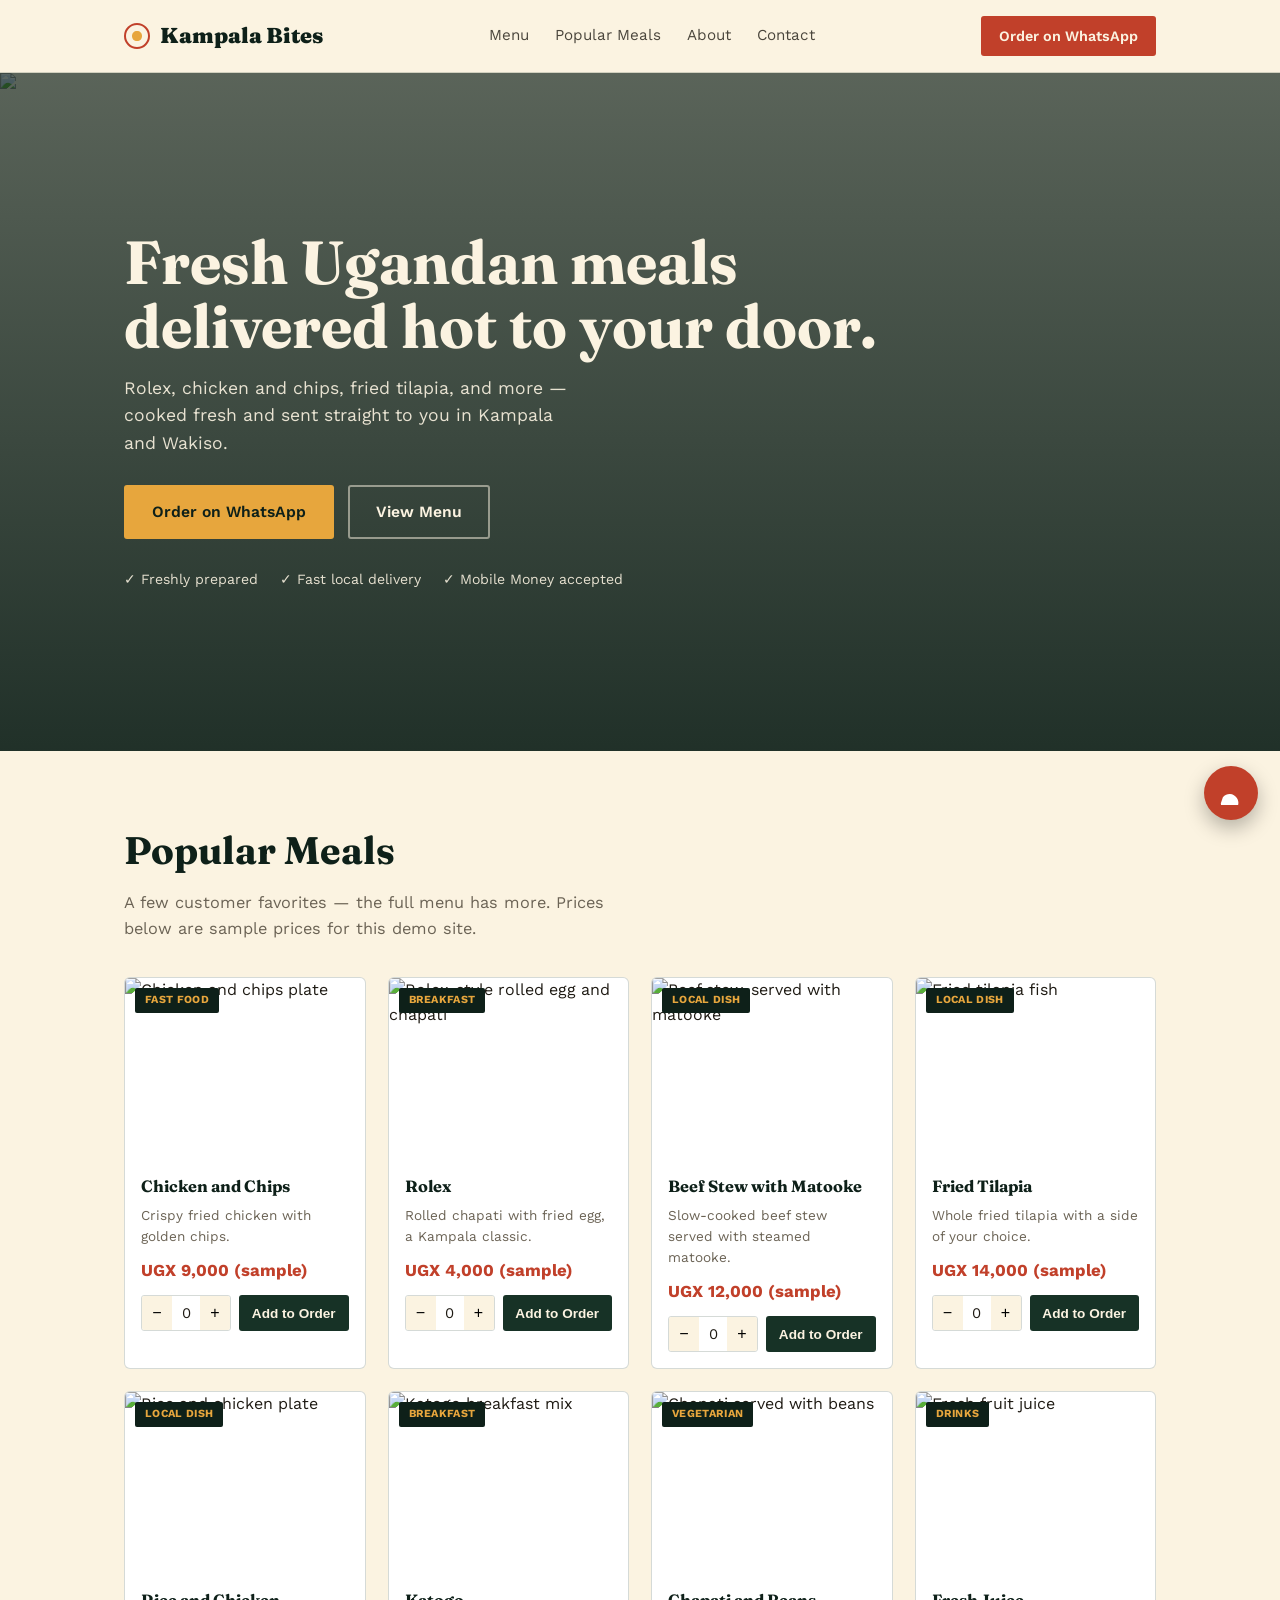
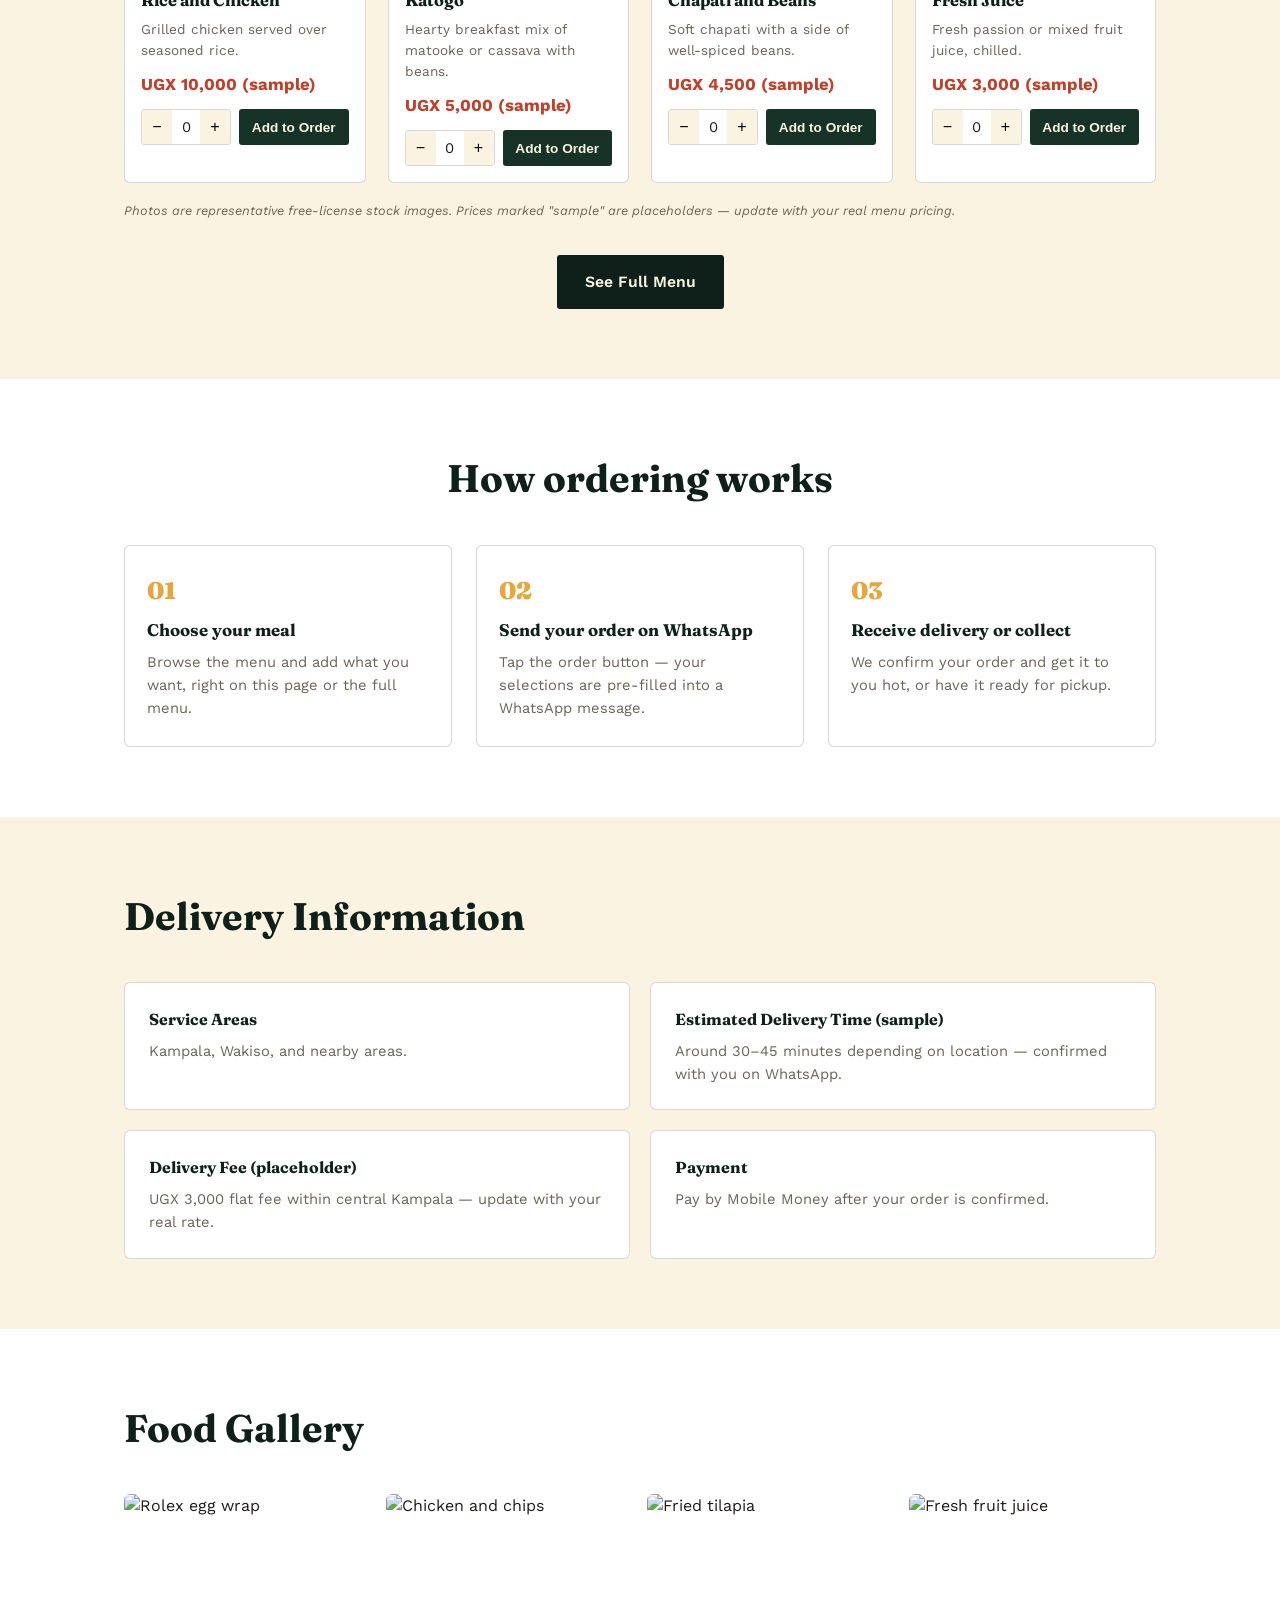
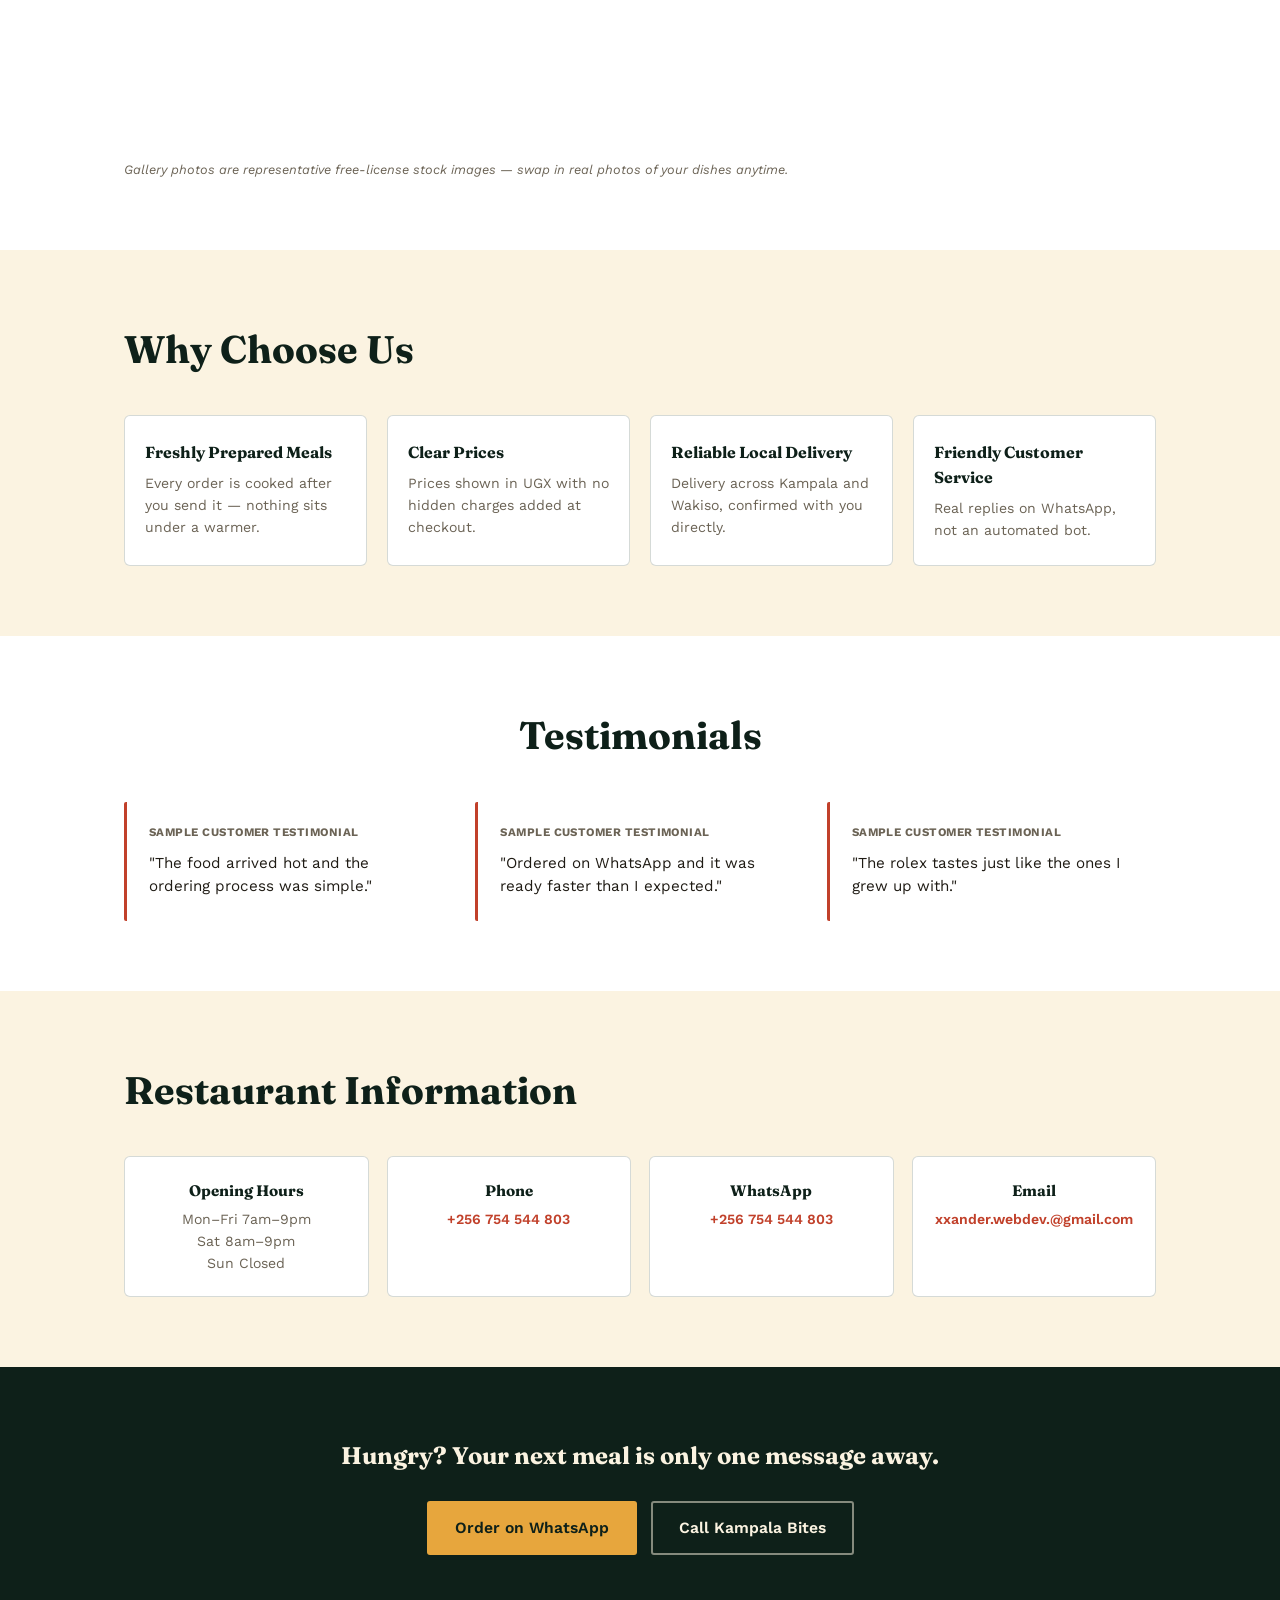
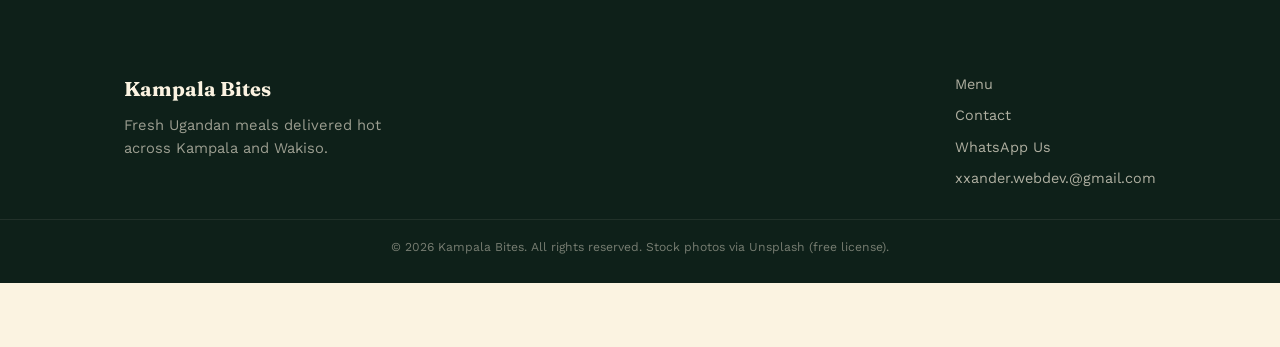
==== commit 3ba088e6: "Add files via upload" ====
--- a/index.html
+++ b/index.html
@@ -3,313 +3,283 @@
 <head>
 <meta charset="UTF-8">
 <meta name="viewport" content="width=device-width, initial-scale=1.0">
-<title>Kampala Bites — Fresh Rolex, Burgers & Pizza in Kampala | Order on WhatsApp</title>
-<meta name="description" content="Kampala Bites serves fresh rolex, grilled snacks, burgers, pizza, and home-style Ugandan meals, cooked to order. Order fast, direct on WhatsApp.">
-<meta property="og:title" content="Kampala Bites — Fresh Rolex, Burgers & Pizza in Kampala">
-<meta property="og:description" content="Fresh food cooked to order — rolex, grilled snacks, burgers, pizza, and home-style meals. Order on WhatsApp.">
+<title>Kampala Bites — Fresh Ugandan Meals Delivered Hot in Kampala | Order on WhatsApp</title>
+<meta name="description" content="Kampala Bites delivers fresh Ugandan meals hot to your door in Kampala and Wakiso. Rolex, chicken and chips, fish, and more. Order fast on WhatsApp.">
+<meta property="og:title" content="Kampala Bites — Fresh Ugandan Meals Delivered Hot">
+<meta property="og:description" content="Order rolex, chicken and chips, fried tilapia, and more — delivered hot across Kampala. Order on WhatsApp.">
 <meta property="og:image" content="https://images.unsplash.com/photo-1616401616927-3c81de22dfa8?fm=jpg&q=80&w=1200&auto=format&fit=crop">
-<meta property="og:type" content="website">
+<meta property="og:type" content="restaurant.menu">
 <meta name="twitter:card" content="summary_large_image">
-<meta name="twitter:title" content="Kampala Bites — Fresh Rolex, Burgers & Pizza in Kampala">
-<meta name="twitter:description" content="Fresh food cooked to order. Order on WhatsApp.">
-<meta name="twitter:image" content="https://images.unsplash.com/photo-1616401616927-3c81de22dfa8?fm=jpg&q=80&w=1200&auto=format&fit=crop">
 <link rel="icon" href="data:image/svg+xml,%3Csvg xmlns='http://www.w3.org/2000/svg' viewBox='0 0 26 26'%3E%3Ccircle cx='13' cy='13' r='12' fill='%230E2019'/%3E%3Ccircle cx='13' cy='13' r='6' fill='%23E7A63D'/%3E%3C/svg%3E">
 <link rel="preconnect" href="https://fonts.googleapis.com">
 <link rel="preconnect" href="https://fonts.gstatic.com" crossorigin>
-<link href="https://fonts.googleapis.com/css2?family=Fraunces:opsz,wght@9..144,500;9..144,700;9..144,900&family=Work+Sans:wght@400;500;600&display=swap" rel="stylesheet">
-<style>
-  :root{
-    --ivory:#FBF3E1;
-    --leaf:#173226;
-    --leaf-deep:#0E2019;
-    --chili:#C1402A;
-    --turmeric:#E7A63D;
-    --ink:#1F1B14;
-    --line: rgba(23,50,38,0.18);
-  }
-  *{box-sizing:border-box; margin:0; padding:0;}
-  html{scroll-behavior:smooth;}
-  body{font-family:'Work Sans', sans-serif; background:var(--ivory); color:var(--ink); line-height:1.55;}
-  h1,h2,h3{font-family:'Fraunces', serif; font-weight:700; color:var(--leaf-deep);}
-  a{color:inherit;}
-  img{max-width:100%; display:block; object-fit:cover; width:100%; height:100%;}
-  .wrap{max-width:1080px; margin:0 auto; padding:0 24px;}
-
-  nav{position:sticky; top:0; z-index:50; background:var(--ivory); border-bottom:1px solid var(--line);}
-  nav .wrap{display:flex; align-items:center; justify-content:space-between; padding:16px 24px; position:relative;}
-  .brand{display:flex; align-items:center; gap:10px; font-family:'Fraunces', serif; font-weight:900; font-size:1.35rem; color:var(--leaf-deep);}
-  .nav-links{display:flex; gap:26px; font-size:0.95rem;}
-  .nav-links a{text-decoration:none; color:var(--ink); opacity:0.8;}
-  .nav-links a:hover{opacity:1;}
-  .nav-right{display:flex; align-items:center; gap:14px;}
-  .nav-cta{background:var(--chili); color:var(--ivory); padding:9px 18px; border-radius:3px; text-decoration:none; font-weight:600; font-size:0.9rem; white-space:nowrap;}
-  .burger-btn{display:none; flex-direction:column; gap:5px; background:none; border:none; cursor:pointer; padding:6px;}
-  .burger-btn span{width:22px; height:2px; background:var(--leaf-deep);}
-  .mobile-menu{display:none; flex-direction:column; position:absolute; top:100%; left:0; right:0; background:var(--ivory); border-bottom:1px solid var(--line); padding:8px 24px 16px;}
-  .mobile-menu.open{display:flex;}
-  .mobile-menu a{padding:12px 0; text-decoration:none; color:var(--ink); border-bottom:1px solid var(--line); font-size:1rem;}
-  .mobile-menu a:last-child{border-bottom:none;}
-  @media(max-width:800px){ .nav-links{display:none;} .burger-btn{display:flex;} }
-
-  .hero{position:relative; color:var(--ivory); overflow:hidden;}
-  .hero-bg{position:absolute; inset:0; z-index:0;}
-  .hero-bg::after{content:""; position:absolute; inset:0; background:linear-gradient(180deg, rgba(14,32,25,0.72), rgba(14,32,25,0.92));}
-  .hero .wrap{position:relative; z-index:2; padding:96px 24px 100px;}
-  .hero h1{color:var(--ivory); font-size:clamp(2.4rem, 6vw, 4.2rem); line-height:1.02; letter-spacing:-0.01em; max-width:20ch;}
-  .hero .tag{margin-top:20px; font-size:1.15rem; max-width:40ch; color:rgba(251,243,225,0.9);}
-  .hero .ctas{margin-top:34px; display:flex; gap:14px; flex-wrap:wrap;}
-  .btn{display:inline-flex; align-items:center; gap:8px; padding:13px 26px; border-radius:3px; font-weight:600; text-decoration:none; font-size:0.98rem; border:1px solid transparent;}
-  .btn-primary{background:var(--turmeric); color:var(--leaf-deep);}
-  .btn-ghost{border-color:rgba(251,243,225,0.5); color:var(--ivory);}
-
-  section{padding:80px 0;}
-  .section-head{max-width:52ch; margin-bottom:40px;}
-  .section-head h2{font-size:clamp(1.9rem,3.6vw,2.6rem);}
-  .section-head p{margin-top:12px; color:rgba(31,27,20,0.72); font-size:1.05rem;}
-
-  .about .wrap{display:grid; grid-template-columns:0.9fr 1.1fr; gap:56px; align-items:center;}
-  .about-img{border-radius:8px; overflow:hidden; aspect-ratio:4/5;}
-  .about p{margin-bottom:16px; font-size:1.05rem; color:rgba(31,27,20,0.85);}
-  .stat-row{display:flex; gap:32px; margin-top:28px; flex-wrap:wrap;}
-  .stat b{display:block; font-family:'Fraunces',serif; font-size:2rem; color:var(--chili);}
-  .stat span{font-size:0.88rem; color:rgba(31,27,20,0.65);}
-  @media(max-width:820px){ .about .wrap{grid-template-columns:1fr;} .about-img{max-width:320px; margin:0 auto; aspect-ratio:1/1;} }
-
-  .menu{background:var(--leaf); color:var(--ivory);}
-  .menu .section-head h2{color:var(--ivory);}
-  .menu .section-head p{color:rgba(251,243,225,0.75);}
-  .menu-groups{display:grid; grid-template-columns:repeat(3,1fr); gap:26px;}
-  .menu-group{background:rgba(251,243,225,0.04); border:1px solid rgba(251,243,225,0.12); border-radius:6px; overflow:hidden;}
-  .menu-group .thumb{aspect-ratio:16/10; overflow:hidden;}
-  .menu-group .content{padding:20px 20px 22px;}
-  .menu-group h3{color:var(--turmeric); font-size:1.1rem; margin-bottom:12px; padding-bottom:10px; border-bottom:1px solid rgba(251,243,225,0.25);}
-  .menu-item{display:flex; justify-content:space-between; gap:12px; padding:10px 0; border-bottom:1px dotted rgba(251,243,225,0.2); font-size:0.93rem;}
-  .menu-item .price{color:var(--turmeric); font-weight:600; white-space:nowrap;}
-  .photo-note{font-size:0.78rem; color:rgba(251,243,225,0.45); margin-top:18px; font-style:italic;}
-  @media(max-width:900px){ .menu-groups{grid-template-columns:repeat(2,1fr);} }
-  @media(max-width:600px){ .menu-groups{grid-template-columns:1fr;} }
-
-  .order .steps{display:grid; grid-template-columns:repeat(3,1fr); gap:28px;}
-  .step{background:#fff; border:1px solid var(--line); border-radius:6px; padding:28px 24px;}
-  .step .icon{margin-bottom:14px;}
-  .step h3{font-size:1.1rem;}
-  .step p{margin-top:8px; color:rgba(31,27,20,0.7); font-size:0.95rem;}
-  @media(max-width:820px){ .order .steps{grid-template-columns:1fr;} }
-
-  .reviews-note{background:#fff; border:1px dashed var(--line); border-radius:6px; padding:40px; text-align:center; max-width:560px;}
-  .reviews-note p{color:rgba(31,27,20,0.7); font-size:1.02rem; margin-bottom:16px;}
-
-  .location .wrap{display:grid; grid-template-columns:1fr 1fr; gap:48px; align-items:center;}
-  .hours-list{margin-top:18px;}
-  .hours-row{display:flex; justify-content:space-between; padding:9px 0; border-bottom:1px solid var(--line); font-size:0.95rem; max-width:340px;}
-  .contact-list{margin-top:22px; display:flex; flex-direction:column; gap:10px;}
-  .contact-list a{display:flex; align-items:center; gap:10px; text-decoration:none; color:var(--ink); font-size:0.95rem;}
-  .contact-list a:hover{color:var(--chili);}
-  .map-block{background:var(--leaf-deep); color:var(--ivory); border-radius:8px; padding:34px; min-height:240px; display:flex; flex-direction:column; justify-content:center; gap:10px;}
-  .map-block .pin{color:var(--turmeric); font-weight:700; font-size:0.85rem; letter-spacing:0.03em;}
-  @media(max-width:820px){ .location .wrap{grid-template-columns:1fr;} }
-
-  footer{background:var(--leaf-deep); color:rgba(251,243,225,0.8); padding:52px 0 30px;}
-  footer .wrap{display:flex; justify-content:space-between; flex-wrap:wrap; gap:24px;}
-  .foot-brand{font-family:'Fraunces',serif; color:var(--ivory); font-size:1.3rem; font-weight:700;}
-  .foot-links{display:flex; flex-direction:column; gap:10px; font-size:0.92rem;}
-  .foot-links a{text-decoration:none; opacity:0.85; display:flex; align-items:center; gap:8px;}
-  .foot-links a:hover{opacity:1;}
-  .foot-bottom{margin-top:34px; padding-top:20px; border-top:1px solid rgba(251,243,225,0.15); font-size:0.78rem; opacity:0.55; text-align:center;}
-
-  .float-wa{position:fixed; bottom:22px; right:22px; z-index:60; background:var(--chili); color:var(--ivory); width:56px; height:56px; border-radius:50%; display:flex; align-items:center; justify-content:center; text-decoration:none; box-shadow:0 8px 20px rgba(0,0,0,0.28);}
-</style>
+<link href="https://fonts.googleapis.com/css2?family=Fraunces:opsz,wght@9..144,500;9..144,700;9..144,900&family=Work+Sans:wght@400;500;600;700&display=swap" rel="stylesheet">
+<link rel="stylesheet" href="styles.css">
+<script type="application/ld+json">
+{
+  "@context": "https://schema.org",
+  "@type": "Restaurant",
+  "name": "Kampala Bites",
+  "servesCuisine": "Ugandan",
+  "priceRange": "UGX 1,000 - UGX 15,000",
+  "areaServed": ["Kampala", "Wakiso"],
+  "acceptsReservations": "False"
+}
+</script>
 </head>
 <body>
 
 <nav>
   <div class="wrap">
-    <div class="brand">
-      <svg width="26" height="26" viewBox="0 0 26 26" fill="none"><circle cx="13" cy="13" r="12" stroke="#C1402A" stroke-width="2"/><path d="M8 13c0-3 2-5 5-5s5 2 5 5-2 5-5 5-5-2-5-5z" fill="#E7A63D"/></svg>
+    <a href="index.html" class="brand">
+      <svg width="26" height="26" viewBox="0 0 26 26" fill="none" aria-hidden="true"><circle cx="13" cy="13" r="12" stroke="#C1402A" stroke-width="2"/><path d="M8 13c0-3 2-5 5-5s5 2 5 5-2 5-5 5-5-2-5-5z" fill="#E7A63D"/></svg>
       Kampala Bites
-    </div>
+    </a>
     <div class="nav-links">
-      <a href="#about">About</a>
-      <a href="#menu">Menu</a>
-      <a href="#order">Order</a>
-      <a href="#reviews">Reviews</a>
-      <a href="#location">Contact</a>
+      <a href="menu.html">Menu</a>
+      <a href="index.html#popular">Popular Meals</a>
+      <a href="index.html#about">About</a>
+      <a href="contact.html">Contact</a>
     </div>
     <div class="nav-right">
-      <a class="nav-cta" href="https://wa.me/256754544803" target="_blank" rel="noopener">WhatsApp Us</a>
-      <button class="burger-btn" aria-label="Menu" onclick="document.getElementById('mobileMenu').classList.toggle('open')">
-        <span></span><span></span><span></span>
-      </button>
+      <a class="nav-cta" data-wa-link data-wa-message="Hello Kampala Bites, I would like to order." target="_blank" rel="noopener" aria-label="Order on WhatsApp">Order on WhatsApp</a>
+      <button class="burger-btn" aria-label="Open menu" aria-expanded="false"><span></span><span></span><span></span></button>
     </div>
     <div class="mobile-menu" id="mobileMenu">
-      <a href="#about">About</a>
-      <a href="#menu">Menu</a>
-      <a href="#order">Order</a>
-      <a href="#reviews">Reviews</a>
-      <a href="#location">Contact</a>
+      <a href="menu.html">Menu</a>
+      <a href="index.html#popular">Popular Meals</a>
+      <a href="index.html#about">About</a>
+      <a href="contact.html">Contact</a>
     </div>
   </div>
 </nav>
 
 <section class="hero">
-  <div class="hero-bg"><img src="https://images.unsplash.com/photo-1616401616927-3c81de22dfa8?fm=jpg&q=80&w=1600&auto=format&fit=crop" alt="Roasted chicken plate"></div>
-  <div class="wrap">
-    <h1>Real Kampala flavor, made to order.</h1>
-    <p class="tag">Rolexes, grilled snacks, burgers, pizza, and home-style plates — cooked fresh and ready when you are.</p>
+  <div class="hero-bg"><img src="https://images.unsplash.com/photo-1616401616927-3c81de22dfa8?fm=jpg&q=80&w=1600&auto=format&fit=crop" alt="Ugandan chicken and rice meal" referrerpolicy="no-referrer"></div>
+  <div class="wrap">
+    <h1>Fresh Ugandan meals delivered hot to your door.</h1>
+    <p class="tag">Rolex, chicken and chips, fried tilapia, and more — cooked fresh and sent straight to you in Kampala and Wakiso.</p>
     <div class="ctas">
-      <a class="btn btn-primary" href="https://wa.me/256754544803" target="_blank" rel="noopener">Order on WhatsApp</a>
-      <a class="btn btn-ghost" href="#menu">See the menu</a>
-    </div>
-  </div>
-</section>
-
-<section class="about" id="about">
-  <div class="wrap">
-    <div class="about-img">
-      <img src="https://images.unsplash.com/photo-1653886764092-2e9fe9bfe8e5?fm=jpg&q=80&w=900&auto=format&fit=crop" alt="Grilled corn on the cob">
-    </div>
-    <div>
-      <div class="section-head" style="margin-bottom:0;">
-        <h2>Started on the roadside. Still cooked the same way.</h2>
-      </div>
-      <p>Kampala Bites started small — a single charcoal stove, a stack of chapatis, and a corner in the city where the morning rush needed something hot and fast. What began as one person frying rolexes before sunrise has grown into a full menu, but the way we cook hasn't changed.</p>
-      <p>Every order is still made fresh when you ask for it. No warming trays, no pre-made batches sitting around. If it's on the menu, it goes on the pan after you order.</p>
-      <div class="stat-row">
-        <div class="stat"><b>20+</b><span>menu items</span></div>
-        <div class="stat"><b>6</b><span>days a week</span></div>
-        <div class="stat"><b>100%</b><span>cooked to order</span></div>
-      </div>
-    </div>
-  </div>
-</section>
-
-<section class="menu" id="menu">
-  <div class="wrap">
-    <div class="section-head">
-      <h2>What's cooking</h2>
-      <p>Ugandan favorites alongside burger and pizza options — message us on WhatsApp for the full list and today's specials.</p>
-    </div>
-    <div class="menu-groups">
-      <div class="menu-group">
-        <div class="thumb"><img src="https://images.unsplash.com/photo-1653886764092-2e9fe9bfe8e5?fm=jpg&q=80&w=700&auto=format&fit=crop" alt="Roasted maize"></div>
-        <div class="content">
-          <h3>Snacks</h3>
-          <div class="menu-item"><span>Rolex (egg + chapati)</span><span class="price">4,000</span></div>
-          <div class="menu-item"><span>Vegetable rolex</span><span class="price">4,500</span></div>
-          <div class="menu-item"><span>Roasted maize</span><span class="price">1,500</span></div>
-          <div class="menu-item"><span>Chapati (plain)</span><span class="price">1,000</span></div>
-        </div>
-      </div>
-      <div class="menu-group">
-        <div class="thumb"><img src="https://images.unsplash.com/photo-1616401616927-3c81de22dfa8?fm=jpg&q=80&w=700&auto=format&fit=crop" alt="Chicken meal"></div>
-        <div class="content">
-          <h3>Meals</h3>
-          <div class="menu-item"><span>Chicken + rice</span><span class="price">10,000</span></div>
-          <div class="menu-item"><span>Beef luwombo</span><span class="price">12,000</span></div>
-          <div class="menu-item"><span>Beans + posho</span><span class="price">6,000</span></div>
-          <div class="menu-item"><span>Grilled fish</span><span class="price">14,000</span></div>
-        </div>
-      </div>
-      <div class="menu-group">
-        <div class="thumb"><img src="https://images.unsplash.com/photo-1553979459-d2229ba7433b?fm=jpg&q=80&w=700&auto=format&fit=crop" alt="Burger"></div>
-        <div class="content">
-          <h3>Burgers</h3>
-          <div class="menu-item"><span>Classic beef burger</span><span class="price">8,000</span></div>
-          <div class="menu-item"><span>Cheese burger</span><span class="price">9,000</span></div>
-          <div class="menu-item"><span>Chicken burger</span><span class="price">8,500</span></div>
-          <div class="menu-item"><span>Burger + fries combo</span><span class="price">12,000</span></div>
-        </div>
-      </div>
-      <div class="menu-group">
-        <div class="thumb"><img src="https://images.unsplash.com/photo-1671572580758-fd91620a1c6d?fm=jpg&q=80&w=700&auto=format&fit=crop" alt="Pizza"></div>
-        <div class="content">
-          <h3>Pizza</h3>
-          <div class="menu-item"><span>Margherita (small)</span><span class="price">15,000</span></div>
-          <div class="menu-item"><span>Chicken pizza (medium)</span><span class="price">22,000</span></div>
-          <div class="menu-item"><span>Meat lovers (large)</span><span class="price">28,000</span></div>
-          <div class="menu-item"><span>Extra topping</span><span class="price">2,000</span></div>
-        </div>
-      </div>
-      <div class="menu-group">
-        <div class="thumb"><img src="https://images.unsplash.com/photo-1618046364546-81e9d03d39a6?fm=jpg&q=80&w=700&auto=format&fit=crop" alt="Fresh juice"></div>
-        <div class="content">
-          <h3>Drinks</h3>
-          <div class="menu-item"><span>Fresh passion juice</span><span class="price">3,000</span></div>
-          <div class="menu-item"><span>Ginger tea</span><span class="price">2,000</span></div>
-          <div class="menu-item"><span>Soda</span><span class="price">2,500</span></div>
-          <div class="menu-item"><span>Bottled water</span><span class="price">1,500</span></div>
-        </div>
-      </div>
-    </div>
-    <p class="photo-note">Photos shown are representative free-license stock images — real photos of Kampala Bites dishes coming soon.</p>
-  </div>
-</section>
-
-<section class="order" id="order">
-  <div class="wrap">
-    <div class="section-head">
-      <h2>How to order</h2>
-      <p>Three steps, no app to download — just WhatsApp.</p>
+      <a class="btn btn-primary" data-wa-link data-wa-message="Hello Kampala Bites, I would like to order." target="_blank" rel="noopener">Order on WhatsApp</a>
+      <a class="btn btn-ghost" href="menu.html">View Menu</a>
+    </div>
+    <div class="trust-row">
+      <span>✓ Freshly prepared</span>
+      <span>✓ Fast local delivery</span>
+      <span>✓ Mobile Money accepted</span>
+    </div>
+  </div>
+</section>
+
+<section id="popular">
+  <div class="wrap">
+    <div class="section-head">
+      <h2>Popular Meals</h2>
+      <p>A few customer favorites — the full menu has more. Prices below are sample prices for this demo site.</p>
+    </div>
+    <div class="meal-grid">
+
+      <div class="meal-card" data-name="Chicken and chips" data-price="9000">
+        <div class="meal-thumb"><span class="meal-badge">Fast Food</span><img src="https://images.unsplash.com/photo-1726947147359-65de4d245979?fm=jpg&q=80&w=600&auto=format&fit=crop" alt="Chicken and chips plate" referrerpolicy="no-referrer" loading="lazy"></div>
+        <div class="meal-body">
+          <h3>Chicken and Chips</h3>
+          <p class="desc">Crispy fried chicken with golden chips.</p>
+          <div class="meal-price">UGX 9,000 (sample)</div>
+          <div class="meal-actions">
+            <div class="qty-control"><button class="qty-minus" aria-label="Decrease quantity">−</button><span class="qty-value">0</span><button class="qty-plus" aria-label="Increase quantity">+</button></div>
+            <button class="add-btn">Add to Order</button>
+          </div>
+        </div>
+      </div>
+
+      <div class="meal-card" data-name="Rolex (egg + chapati)" data-price="4000">
+        <div class="meal-thumb"><span class="meal-badge">Breakfast</span><img src="https://images.unsplash.com/photo-1574365361850-8e8aec561723?fm=jpg&q=80&w=600&auto=format&fit=crop" alt="Rolex-style rolled egg and chapati" referrerpolicy="no-referrer" loading="lazy"></div>
+        <div class="meal-body">
+          <h3>Rolex</h3>
+          <p class="desc">Rolled chapati with fried egg, a Kampala classic.</p>
+          <div class="meal-price">UGX 4,000 (sample)</div>
+          <div class="meal-actions">
+            <div class="qty-control"><button class="qty-minus" aria-label="Decrease quantity">−</button><span class="qty-value">0</span><button class="qty-plus" aria-label="Increase quantity">+</button></div>
+            <button class="add-btn">Add to Order</button>
+          </div>
+        </div>
+      </div>
+
+      <div class="meal-card" data-name="Beef stew with matooke" data-price="12000">
+        <div class="meal-thumb"><span class="meal-badge">Local Dish</span><img src="https://images.unsplash.com/photo-1609607285694-e283bd2ea9a0?fm=jpg&q=80&w=600&auto=format&fit=crop" alt="Beef stew, served with matooke" referrerpolicy="no-referrer" loading="lazy"></div>
+        <div class="meal-body">
+          <h3>Beef Stew with Matooke</h3>
+          <p class="desc">Slow-cooked beef stew served with steamed matooke.</p>
+          <div class="meal-price">UGX 12,000 (sample)</div>
+          <div class="meal-actions">
+            <div class="qty-control"><button class="qty-minus" aria-label="Decrease quantity">−</button><span class="qty-value">0</span><button class="qty-plus" aria-label="Increase quantity">+</button></div>
+            <button class="add-btn">Add to Order</button>
+          </div>
+        </div>
+      </div>
+
+      <div class="meal-card" data-name="Fried tilapia" data-price="14000">
+        <div class="meal-thumb"><span class="meal-badge">Local Dish</span><img src="https://images.unsplash.com/photo-1725393325387-07f0d4951528?fm=jpg&q=80&w=600&auto=format&fit=crop" alt="Fried tilapia fish" referrerpolicy="no-referrer" loading="lazy"></div>
+        <div class="meal-body">
+          <h3>Fried Tilapia</h3>
+          <p class="desc">Whole fried tilapia with a side of your choice.</p>
+          <div class="meal-price">UGX 14,000 (sample)</div>
+          <div class="meal-actions">
+            <div class="qty-control"><button class="qty-minus" aria-label="Decrease quantity">−</button><span class="qty-value">0</span><button class="qty-plus" aria-label="Increase quantity">+</button></div>
+            <button class="add-btn">Add to Order</button>
+          </div>
+        </div>
+      </div>
+
+      <div class="meal-card" data-name="Rice and chicken" data-price="10000">
+        <div class="meal-thumb"><span class="meal-badge">Local Dish</span><img src="https://images.unsplash.com/photo-1616401616927-3c81de22dfa8?fm=jpg&q=80&w=600&auto=format&fit=crop" alt="Rice and chicken plate" referrerpolicy="no-referrer" loading="lazy"></div>
+        <div class="meal-body">
+          <h3>Rice and Chicken</h3>
+          <p class="desc">Grilled chicken served over seasoned rice.</p>
+          <div class="meal-price">UGX 10,000 (sample)</div>
+          <div class="meal-actions">
+            <div class="qty-control"><button class="qty-minus" aria-label="Decrease quantity">−</button><span class="qty-value">0</span><button class="qty-plus" aria-label="Increase quantity">+</button></div>
+            <button class="add-btn">Add to Order</button>
+          </div>
+        </div>
+      </div>
+
+      <div class="meal-card" data-name="Katogo" data-price="5000">
+        <div class="meal-thumb"><span class="meal-badge">Breakfast</span><img src="https://images.unsplash.com/photo-1658308766948-01c85ade2737?fm=jpg&q=80&w=600&auto=format&fit=crop" alt="Katogo breakfast mix" referrerpolicy="no-referrer" loading="lazy"></div>
+        <div class="meal-body">
+          <h3>Katogo</h3>
+          <p class="desc">Hearty breakfast mix of matooke or cassava with beans.</p>
+          <div class="meal-price">UGX 5,000 (sample)</div>
+          <div class="meal-actions">
+            <div class="qty-control"><button class="qty-minus" aria-label="Decrease quantity">−</button><span class="qty-value">0</span><button class="qty-plus" aria-label="Increase quantity">+</button></div>
+            <button class="add-btn">Add to Order</button>
+          </div>
+        </div>
+      </div>
+
+      <div class="meal-card" data-name="Chapati and beans" data-price="4500">
+        <div class="meal-thumb"><span class="meal-badge">Vegetarian</span><img src="https://images.unsplash.com/photo-1658308766948-01c85ade2737?fm=jpg&q=80&w=600&auto=format&fit=crop" alt="Chapati served with beans" referrerpolicy="no-referrer" loading="lazy"></div>
+        <div class="meal-body">
+          <h3>Chapati and Beans</h3>
+          <p class="desc">Soft chapati with a side of well-spiced beans.</p>
+          <div class="meal-price">UGX 4,500 (sample)</div>
+          <div class="meal-actions">
+            <div class="qty-control"><button class="qty-minus" aria-label="Decrease quantity">−</button><span class="qty-value">0</span><button class="qty-plus" aria-label="Increase quantity">+</button></div>
+            <button class="add-btn">Add to Order</button>
+          </div>
+        </div>
+      </div>
+
+      <div class="meal-card" data-name="Fresh juice" data-price="3000">
+        <div class="meal-thumb"><span class="meal-badge">Drinks</span><img src="https://images.unsplash.com/photo-1618046364546-81e9d03d39a6?fm=jpg&q=80&w=600&auto=format&fit=crop" alt="Fresh fruit juice" referrerpolicy="no-referrer" loading="lazy"></div>
+        <div class="meal-body">
+          <h3>Fresh Juice</h3>
+          <p class="desc">Fresh passion or mixed fruit juice, chilled.</p>
+          <div class="meal-price">UGX 3,000 (sample)</div>
+          <div class="meal-actions">
+            <div class="qty-control"><button class="qty-minus" aria-label="Decrease quantity">−</button><span class="qty-value">0</span><button class="qty-plus" aria-label="Increase quantity">+</button></div>
+            <button class="add-btn">Add to Order</button>
+          </div>
+        </div>
+      </div>
+
+    </div>
+    <p class="sample-note">Photos are representative free-license stock images. Prices marked "sample" are placeholders — update with your real menu pricing.</p>
+    <div style="text-align:center; margin-top:34px;">
+      <a class="btn btn-dark" href="menu.html">See Full Menu</a>
+    </div>
+  </div>
+</section>
+
+<section style="background:#fff;">
+  <div class="wrap">
+    <div class="section-head center">
+      <h2>How ordering works</h2>
     </div>
     <div class="steps">
-      <div class="step">
-        <svg class="icon" width="30" height="30" viewBox="0 0 30 30"><path d="M4 26l3-8a11 11 0 1110 6l-13 2z" fill="#173226"/></svg>
-        <h3>Message us on WhatsApp</h3>
-        <p>Tap the button, tell us what you'd like and where you are.</p>
-      </div>
-      <div class="step">
-        <svg class="icon" width="30" height="30" viewBox="0 0 30 30"><circle cx="15" cy="15" r="13" fill="#173226"/><path d="M9 15l4 4 8-9" stroke="#E7A63D" stroke-width="2" fill="none"/></svg>
-        <h3>We confirm and cook</h3>
-        <p>We confirm your order and price, then start cooking it fresh.</p>
-      </div>
-      <div class="step">
-        <svg class="icon" width="30" height="30" viewBox="0 0 30 30"><rect x="4" y="10" width="22" height="14" rx="2" fill="#173226"/><path d="M4 14h22" stroke="#E7A63D"/></svg>
-        <h3>Pick up or delivery</h3>
-        <p>Collect it at the stall or have it delivered to your location.</p>
-      </div>
-    </div>
-  </div>
-</section>
-
-<section class="testimonials" id="reviews">
-  <div class="wrap">
-    <div class="section-head">
-      <h2>Reviews</h2>
-    </div>
-    <div class="reviews-note">
-      <p>We're just getting our reviews section started — check back soon, or see what customers are saying on our WhatsApp status in the meantime.</p>
-      <a class="btn btn-primary" href="https://wa.me/256754544803" target="_blank" rel="noopener" style="display:inline-flex;">See WhatsApp Status</a>
-    </div>
-  </div>
-</section>
-
-<section class="location" id="location">
-  <div class="wrap">
-    <div>
-      <div class="section-head" style="margin-bottom:0;">
-        <h2>Find us</h2>
-        <p>Kampala, Uganda — exact stall location shared on WhatsApp.</p>
-      </div>
-      <div class="hours-list">
-        <div class="hours-row"><span>Mon – Fri</span><span>7:00am – 9:00pm</span></div>
-        <div class="hours-row"><span>Saturday</span><span>8:00am – 9:00pm</span></div>
-        <div class="hours-row"><span>Sunday</span><span>Closed</span></div>
-      </div>
-      <div class="contact-list">
-        <a href="https://wa.me/256754544803" target="_blank" rel="noopener">
-          <svg width="18" height="18" viewBox="0 0 18 18"><path d="M2 16l1.6-4.7A7 7 0 112 16z" fill="#C1402A"/></svg>
-          0754 544 803 (WhatsApp)
-        </a>
-        <a href="mailto:xxander.webdev.@gmail.com">
-          <svg width="18" height="18" viewBox="0 0 18 18"><rect x="2" y="4" width="14" height="10" rx="1.5" fill="#C1402A"/><path d="M2 5l7 5 7-5" stroke="#FBF3E1"/></svg>
-          xxander.webdev.@gmail.com
-        </a>
-      </div>
-    </div>
-    <div class="map-block">
-      <div class="pin">LOCATION</div>
-      <div style="font-family:'Fraunces',serif; font-size:1.3rem;">Kampala, Uganda</div>
-      <div style="opacity:0.75; font-size:0.92rem;">Message us on WhatsApp for directions to the exact stall.</div>
+      <div class="step"><div class="num">01</div><h3>Choose your meal</h3><p>Browse the menu and add what you want, right on this page or the full menu.</p></div>
+      <div class="step"><div class="num">02</div><h3>Send your order on WhatsApp</h3><p>Tap the order button — your selections are pre-filled into a WhatsApp message.</p></div>
+      <div class="step"><div class="num">03</div><h3>Receive delivery or collect</h3><p>We confirm your order and get it to you hot, or have it ready for pickup.</p></div>
+    </div>
+  </div>
+</section>
+
+<section>
+  <div class="wrap">
+    <div class="section-head">
+      <h2>Delivery Information</h2>
+    </div>
+    <div class="delivery-grid">
+      <div class="delivery-card"><h3>Service Areas</h3><p>Kampala, Wakiso, and nearby areas.</p></div>
+      <div class="delivery-card"><h3>Estimated Delivery Time (sample)</h3><p>Around 30–45 minutes depending on location — confirmed with you on WhatsApp.</p></div>
+      <div class="delivery-card"><h3>Delivery Fee (placeholder)</h3><p>UGX 3,000 flat fee within central Kampala — update with your real rate.</p></div>
+      <div class="delivery-card"><h3>Payment</h3><p>Pay by Mobile Money after your order is confirmed.</p></div>
+    </div>
+  </div>
+</section>
+
+<section style="background:#fff;" id="about">
+  <div class="wrap">
+    <div class="section-head">
+      <h2>Food Gallery</h2>
+    </div>
+    <div class="gallery-grid">
+      <div><img src="https://images.unsplash.com/photo-1574365361850-8e8aec561723?fm=jpg&q=80&w=500&auto=format&fit=crop" alt="Rolex egg wrap" referrerpolicy="no-referrer" loading="lazy"></div>
+      <div><img src="https://images.unsplash.com/photo-1726947147359-65de4d245979?fm=jpg&q=80&w=500&auto=format&fit=crop" alt="Chicken and chips" referrerpolicy="no-referrer" loading="lazy"></div>
+      <div><img src="https://images.unsplash.com/photo-1725393325387-07f0d4951528?fm=jpg&q=80&w=500&auto=format&fit=crop" alt="Fried tilapia" referrerpolicy="no-referrer" loading="lazy"></div>
+      <div><img src="https://images.unsplash.com/photo-1618046364546-81e9d03d39a6?fm=jpg&q=80&w=500&auto=format&fit=crop" alt="Fresh fruit juice" referrerpolicy="no-referrer" loading="lazy"></div>
+    </div>
+    <p class="sample-note">Gallery photos are representative free-license stock images — swap in real photos of your dishes anytime.</p>
+  </div>
+</section>
+
+<section>
+  <div class="wrap">
+    <div class="section-head">
+      <h2>Why Choose Us</h2>
+    </div>
+    <div class="why-grid">
+      <div class="why-item"><h3>Freshly Prepared Meals</h3><p>Every order is cooked after you send it — nothing sits under a warmer.</p></div>
+      <div class="why-item"><h3>Clear Prices</h3><p>Prices shown in UGX with no hidden charges added at checkout.</p></div>
+      <div class="why-item"><h3>Reliable Local Delivery</h3><p>Delivery across Kampala and Wakiso, confirmed with you directly.</p></div>
+      <div class="why-item"><h3>Friendly Customer Service</h3><p>Real replies on WhatsApp, not an automated bot.</p></div>
+    </div>
+  </div>
+</section>
+
+<section style="background:#fff;">
+  <div class="wrap">
+    <div class="section-head center">
+      <h2>Testimonials</h2>
+    </div>
+    <div class="testi-grid">
+      <div class="testi-card"><div class="label">Sample customer testimonial</div><p>"The food arrived hot and the ordering process was simple."</p></div>
+      <div class="testi-card"><div class="label">Sample customer testimonial</div><p>"Ordered on WhatsApp and it was ready faster than I expected."</p></div>
+      <div class="testi-card"><div class="label">Sample customer testimonial</div><p>"The rolex tastes just like the ones I grew up with."</p></div>
+    </div>
+  </div>
+</section>
+
+<section>
+  <div class="wrap">
+    <div class="section-head">
+      <h2>Restaurant Information</h2>
+    </div>
+    <div class="info-grid">
+      <div class="info-card"><h3>Opening Hours</h3><p>Mon–Fri 7am–9pm<br>Sat 8am–9pm<br>Sun Closed</p></div>
+      <div class="info-card"><h3>Phone</h3><p><a data-tel-link data-phone-text href="#"></a></p></div>
+      <div class="info-card"><h3>WhatsApp</h3><p><a data-wa-link data-phone-text data-wa-message="Hello Kampala Bites, I have a question." target="_blank" rel="noopener" href="#"></a></p></div>
+      <div class="info-card"><h3>Email</h3><p><a data-mail-link data-email-text href="#"></a></p></div>
+    </div>
+  </div>
+</section>
+
+<section class="final-cta">
+  <div class="wrap">
+    <h2>Hungry? Your next meal is only one message away.</h2>
+    <div class="ctas">
+      <a class="btn btn-primary" data-wa-link data-wa-message="Hello Kampala Bites, I would like to order." target="_blank" rel="noopener">Order on WhatsApp</a>
+      <a class="btn btn-ghost" data-tel-link href="#">Call Kampala Bites</a>
     </div>
   </div>
 </section>
@@ -318,25 +288,33 @@
   <div class="wrap">
     <div>
       <div class="foot-brand">Kampala Bites</div>
-      <p style="margin-top:10px; max-width:32ch; opacity:0.75; font-size:0.92rem;">Fresh food, cooked to order.</p>
+      <p style="margin-top:10px; max-width:32ch; opacity:0.75; font-size:0.92rem;">Fresh Ugandan meals delivered hot across Kampala and Wakiso.</p>
     </div>
     <div class="foot-links">
-      <a href="https://wa.me/256754544803" target="_blank" rel="noopener">WhatsApp: 0754 544 803</a>
-      <a href="mailto:xxander.webdev.@gmail.com">xxander.webdev.@gmail.com</a>
+      <a href="menu.html">Menu</a>
+      <a href="contact.html">Contact</a>
+      <a data-wa-link data-wa-message="Hello Kampala Bites, I would like to order." target="_blank" rel="noopener" href="#">WhatsApp Us</a>
+      <a data-mail-link data-email-text href="#"></a>
     </div>
   </div>
   <div class="foot-bottom">© 2026 Kampala Bites. All rights reserved. Stock photos via Unsplash (free license).</div>
 </footer>
 
-<a class="float-wa" href="https://wa.me/256754544803" target="_blank" rel="noopener" aria-label="Chat on WhatsApp">
-  <svg width="26" height="26" viewBox="0 0 26 26"><path d="M2 24l2.2-6.4A9.5 9.5 0 112 24z" fill="#FBF3E1"/></svg>
+<div class="cart-bar" id="cartBar">
+  <div class="wrap">
+    <div class="cart-summary"><b id="cartCount">0</b> item(s) selected</div>
+    <div class="cart-actions">
+      <input type="text" id="deliveryLocationInput" placeholder="Delivery location" aria-label="Delivery location">
+      <button class="btn btn-primary" id="cartWhatsAppBtn" style="border:none;">Send Order on WhatsApp</button>
+    </div>
+  </div>
+</div>
+
+<a class="float-wa" data-wa-link data-wa-message="Hello Kampala Bites, I would like to order." target="_blank" rel="noopener" aria-label="Chat on WhatsApp" href="#">
+  <svg width="24" height="24" viewBox="0 0 26 26" aria-hidden="true"><path d="M2 24l2.2-6.4A9.5 9.5 0 112 24z" fill="#fff"/></svg>
 </a>
 
-<script>
-  document.querySelectorAll('.mobile-menu a').forEach(a=>{
-    a.addEventListener('click', ()=> document.getElementById('mobileMenu').classList.remove('open'));
-  });
-</script>
-
+<script src="config.js"></script>
+<script src="script.js"></script>
 </body>
 </html>
--- a/styles.css
+++ b/styles.css
@@ -0,0 +1,171 @@
+:root{
+  --ivory:#FBF3E1;
+  --leaf:#173226;
+  --leaf-deep:#0E2019;
+  --chili:#C1402A;
+  --turmeric:#E7A63D;
+  --ink:#1F1B14;
+  --grey:#6B6355;
+  --line: rgba(23,50,38,0.18);
+  --focus:#2E7DD6;
+}
+*{box-sizing:border-box; margin:0; padding:0;}
+html{scroll-behavior:smooth;}
+body{font-family:'Work Sans', sans-serif; background:var(--ivory); color:var(--ink); line-height:1.55; padding-bottom:64px;}
+h1,h2,h3{font-family:'Fraunces', serif; font-weight:700; color:var(--leaf-deep);}
+a{color:inherit;}
+img{max-width:100%; display:block; object-fit:cover; width:100%; height:100%;}
+.wrap{max-width:1080px; margin:0 auto; padding:0 24px;}
+a:focus-visible, button:focus-visible, select:focus-visible, input:focus-visible{outline:3px solid var(--focus); outline-offset:2px;}
+
+/* NAV */
+nav{position:sticky; top:0; z-index:50; background:var(--ivory); border-bottom:1px solid var(--line);}
+nav .wrap{display:flex; align-items:center; justify-content:space-between; padding:16px 24px; position:relative;}
+.brand{display:flex; align-items:center; gap:10px; font-family:'Fraunces', serif; font-weight:900; font-size:1.35rem; color:var(--leaf-deep); text-decoration:none;}
+.nav-links{display:flex; gap:26px; font-size:0.95rem;}
+.nav-links a{text-decoration:none; color:var(--ink); opacity:0.8;}
+.nav-links a:hover, .nav-links a.active{opacity:1; color:var(--chili);}
+.nav-right{display:flex; align-items:center; gap:14px;}
+.nav-cta{background:var(--chili); color:var(--ivory); padding:9px 18px; border-radius:3px; text-decoration:none; font-weight:600; font-size:0.9rem; white-space:nowrap;}
+.burger-btn{display:none; flex-direction:column; gap:5px; background:none; border:none; cursor:pointer; padding:6px;}
+.burger-btn span{width:22px; height:2px; background:var(--leaf-deep);}
+.mobile-menu{display:none; flex-direction:column; position:absolute; top:100%; left:0; right:0; background:var(--ivory); border-bottom:1px solid var(--line); padding:8px 24px 16px;}
+.mobile-menu.open{display:flex;}
+.mobile-menu a{padding:13px 0; text-decoration:none; color:var(--ink); border-bottom:1px solid var(--line); font-size:1rem;}
+.mobile-menu a:last-child{border-bottom:none;}
+@media(max-width:800px){ .nav-links{display:none;} .burger-btn{display:flex;} }
+
+/* HERO */
+.hero{position:relative; color:var(--ivory); overflow:hidden;}
+.hero-bg{position:absolute; inset:0; z-index:0;}
+.hero-bg::after{content:""; position:absolute; inset:0; background:linear-gradient(180deg, rgba(14,32,25,0.68), rgba(14,32,25,0.92));}
+.hero .wrap{position:relative; z-index:2; padding:88px 24px 90px;}
+.hero h1{color:var(--ivory); font-size:clamp(2.2rem, 5.5vw, 3.8rem); max-width:20ch; line-height:1.05;}
+.hero .tag{margin-top:16px; font-size:1.1rem; max-width:42ch; color:rgba(251,243,225,0.9);}
+.hero .ctas{margin-top:28px; display:flex; gap:14px; flex-wrap:wrap;}
+.btn{display:inline-flex; align-items:center; gap:8px; padding:13px 26px; border-radius:3px; font-weight:600; text-decoration:none; font-size:0.98rem; border:2px solid transparent; cursor:pointer;}
+.btn-primary{background:var(--turmeric); color:var(--leaf-deep);}
+.btn-ghost{border-color:rgba(251,243,225,0.5); color:var(--ivory); background:transparent;}
+.btn-dark{background:var(--leaf-deep); color:var(--ivory);}
+.trust-row{margin-top:30px; display:flex; gap:22px; flex-wrap:wrap; font-size:0.88rem;}
+.trust-row span{display:flex; align-items:center; gap:7px; color:rgba(251,243,225,0.9);}
+
+section{padding:70px 0;}
+.section-head{max-width:52ch; margin-bottom:36px;}
+.section-head h2{font-size:clamp(1.8rem,3.4vw,2.4rem);}
+.section-head p{margin-top:10px; color:var(--grey); font-size:1.02rem;}
+.section-head.center{text-align:center; margin-left:auto; margin-right:auto;}
+
+/* PAGE HERO for menu/contact */
+.page-hero{background:var(--leaf-deep); color:var(--ivory); padding:56px 0 48px;}
+.page-hero h1{color:var(--ivory); font-size:clamp(2rem,4vw,2.6rem);}
+.page-hero p{margin-top:12px; color:rgba(251,243,225,0.8); max-width:56ch;}
+
+/* MEAL CARDS */
+.meal-grid{display:grid; grid-template-columns:repeat(4,1fr); gap:22px;}
+.meal-card{background:#fff; border:1px solid var(--line); border-radius:6px; overflow:hidden;}
+.meal-thumb{aspect-ratio:4/3; position:relative;}
+.meal-badge{position:absolute; top:10px; left:10px; background:var(--leaf-deep); color:var(--turmeric); font-size:0.68rem; font-weight:700; text-transform:uppercase; letter-spacing:0.03em; padding:4px 10px; border-radius:2px;}
+.meal-body{padding:16px;}
+.meal-body h3{font-size:1.02rem;}
+.meal-body p.desc{margin-top:6px; color:var(--grey); font-size:0.85rem; min-height:2.6em;}
+.meal-price{margin-top:10px; font-weight:700; color:var(--chili); font-size:1.05rem;}
+.meal-actions{display:flex; gap:8px; margin-top:12px;}
+.qty-control{display:flex; align-items:center; border:1px solid var(--line); border-radius:3px; overflow:hidden;}
+.qty-control button{background:var(--ivory); border:none; width:30px; height:34px; font-size:1rem; cursor:pointer;}
+.qty-control span{width:28px; text-align:center; font-size:0.92rem;}
+.add-btn{flex:1; background:var(--leaf); color:var(--ivory); border:none; border-radius:3px; font-weight:600; font-size:0.85rem; cursor:pointer; padding:0 10px;}
+.add-btn:hover{background:var(--chili);}
+@media(max-width:960px){ .meal-grid{grid-template-columns:repeat(2,1fr);} }
+@media(max-width:560px){ .meal-grid{grid-template-columns:1fr;} }
+
+.sample-note{font-size:0.8rem; color:var(--grey); margin-top:18px; font-style:italic;}
+
+/* ORDER STEPS */
+.steps{display:grid; grid-template-columns:repeat(3,1fr); gap:24px;}
+.step{background:#fff; border:1px solid var(--line); border-radius:6px; padding:26px 22px;}
+.step .num{font-family:'Fraunces',serif; font-weight:900; font-size:1.5rem; color:var(--turmeric);}
+.step h3{margin-top:8px; font-size:1.05rem;}
+.step p{margin-top:8px; color:var(--grey); font-size:0.92rem;}
+@media(max-width:820px){ .steps{grid-template-columns:1fr;} }
+
+/* DELIVERY INFO */
+.delivery-grid{display:grid; grid-template-columns:repeat(2,1fr); gap:20px;}
+.delivery-card{background:#fff; border:1px solid var(--line); border-radius:6px; padding:24px;}
+.delivery-card h3{font-size:1rem; margin-bottom:8px;}
+.delivery-card p{color:var(--grey); font-size:0.92rem;}
+@media(max-width:760px){ .delivery-grid{grid-template-columns:1fr;} }
+
+/* GALLERY */
+.gallery-grid{display:grid; grid-template-columns:repeat(4,1fr); gap:14px;}
+.gallery-grid div{aspect-ratio:1/1; border-radius:6px; overflow:hidden;}
+@media(max-width:760px){ .gallery-grid{grid-template-columns:repeat(2,1fr);} }
+
+/* WHY CHOOSE */
+.why-grid{display:grid; grid-template-columns:repeat(4,1fr); gap:20px;}
+.why-item{background:#fff; border:1px solid var(--line); border-radius:6px; padding:24px 20px;}
+.why-item h3{font-size:1rem;}
+.why-item p{margin-top:8px; color:var(--grey); font-size:0.88rem;}
+@media(max-width:900px){ .why-grid{grid-template-columns:repeat(2,1fr);} }
+@media(max-width:560px){ .why-grid{grid-template-columns:1fr;} }
+
+/* TESTIMONIALS */
+.testi-grid{display:grid; grid-template-columns:repeat(3,1fr); gap:22px;}
+.testi-card{background:#fff; border-left:3px solid var(--chili); border-radius:2px; padding:22px;}
+.testi-card .label{font-size:0.72rem; text-transform:uppercase; letter-spacing:0.04em; color:var(--grey); font-weight:700;}
+.testi-card p{margin-top:10px; font-size:0.95rem;}
+@media(max-width:900px){ .testi-grid{grid-template-columns:1fr;} }
+
+/* INFO / CONTACT CARDS */
+.info-grid{display:grid; grid-template-columns:repeat(4,1fr); gap:18px;}
+.info-card{background:#fff; border:1px solid var(--line); border-radius:6px; padding:22px; text-align:center;}
+.info-card h3{font-size:0.95rem;}
+.info-card p{margin-top:6px; color:var(--grey); font-size:0.88rem;}
+.info-card a{color:var(--chili); font-weight:600; text-decoration:none;}
+@media(max-width:900px){ .info-grid{grid-template-columns:repeat(2,1fr);} }
+@media(max-width:560px){ .info-grid{grid-template-columns:1fr;} }
+
+.map-embed{border-radius:6px; overflow:hidden; border:1px solid var(--line); aspect-ratio:16/9; margin-top:30px;}
+
+/* FILTERS (menu page) */
+.filters{display:flex; gap:10px; flex-wrap:wrap; margin-bottom:30px;}
+.filter-btn{background:#fff; border:1px solid var(--line); padding:9px 18px; border-radius:20px; font-size:0.88rem; font-weight:600; cursor:pointer; color:var(--ink);}
+.filter-btn.active{background:var(--leaf); color:var(--ivory); border-color:var(--leaf);}
+
+.menu-category{margin-bottom:50px;}
+.menu-category h2{font-size:1.5rem; margin-bottom:18px; padding-bottom:10px; border-bottom:2px solid var(--turmeric); display:inline-block;}
+
+/* ENQUIRY FORM */
+.form-card{background:#fff; border:1px solid var(--line); border-radius:6px; padding:28px; max-width:520px;}
+.form-group{display:flex; flex-direction:column; gap:6px; margin-bottom:16px;}
+.form-group label{font-size:0.85rem; font-weight:600;}
+.form-group input, .form-group select, .form-group textarea{padding:11px 13px; border:1px solid var(--line); border-radius:3px; font-family:inherit; font-size:0.95rem; background:var(--ivory);}
+.form-success{display:none; background:#E4F3E9; border:1px solid #8FC9A5; color:#1F5A38; padding:14px 16px; border-radius:4px; font-size:0.9rem; margin-top:14px;}
+.form-success.show{display:block;}
+
+/* FINAL CTA */
+.final-cta{background:var(--leaf-deep); color:var(--ivory); text-align:center; padding:70px 0;}
+.final-cta h2{color:var(--ivory);}
+.final-cta p{color:rgba(251,243,225,0.8); margin-top:10px;}
+.final-cta .ctas{margin-top:26px; display:flex; gap:14px; justify-content:center; flex-wrap:wrap;}
+
+/* FOOTER */
+footer{background:var(--leaf-deep); color:rgba(251,243,225,0.8); padding:48px 0 26px;}
+footer .wrap{display:flex; justify-content:space-between; flex-wrap:wrap; gap:24px;}
+.foot-brand{font-family:'Fraunces',serif; color:var(--ivory); font-size:1.25rem; font-weight:700;}
+.foot-links{display:flex; flex-direction:column; gap:9px; font-size:0.9rem;}
+.foot-links a{text-decoration:none; opacity:0.85;}
+.foot-bottom{margin-top:30px; padding-top:18px; border-top:1px solid rgba(251,243,225,0.15); font-size:0.76rem; opacity:0.55; text-align:center;}
+
+/* FLOATING CART BAR */
+.cart-bar{position:fixed; bottom:0; left:0; right:0; z-index:70; background:var(--leaf-deep); color:var(--ivory); display:none; box-shadow:0 -8px 20px rgba(0,0,0,0.2);}
+.cart-bar.show{display:block;}
+.cart-bar .wrap{display:flex; align-items:center; justify-content:space-between; padding:14px 24px; gap:14px; flex-wrap:wrap;}
+.cart-summary{font-size:0.92rem;}
+.cart-summary b{color:var(--turmeric);}
+.cart-actions{display:flex; gap:10px; align-items:center; flex-wrap:wrap;}
+.cart-actions input{padding:9px 12px; border-radius:3px; border:1px solid rgba(251,243,225,0.3); background:rgba(251,243,225,0.08); color:var(--ivory); font-size:0.88rem; min-width:170px;}
+.cart-actions input::placeholder{color:rgba(251,243,225,0.5);}
+
+.float-wa{position:fixed; bottom:80px; right:22px; z-index:60; background:var(--chili); color:var(--ivory); width:54px; height:54px; border-radius:50%; display:flex; align-items:center; justify-content:center; text-decoration:none; box-shadow:0 8px 20px rgba(0,0,0,0.28);}
+@media(max-width:700px){ .float-wa{bottom:76px;} }
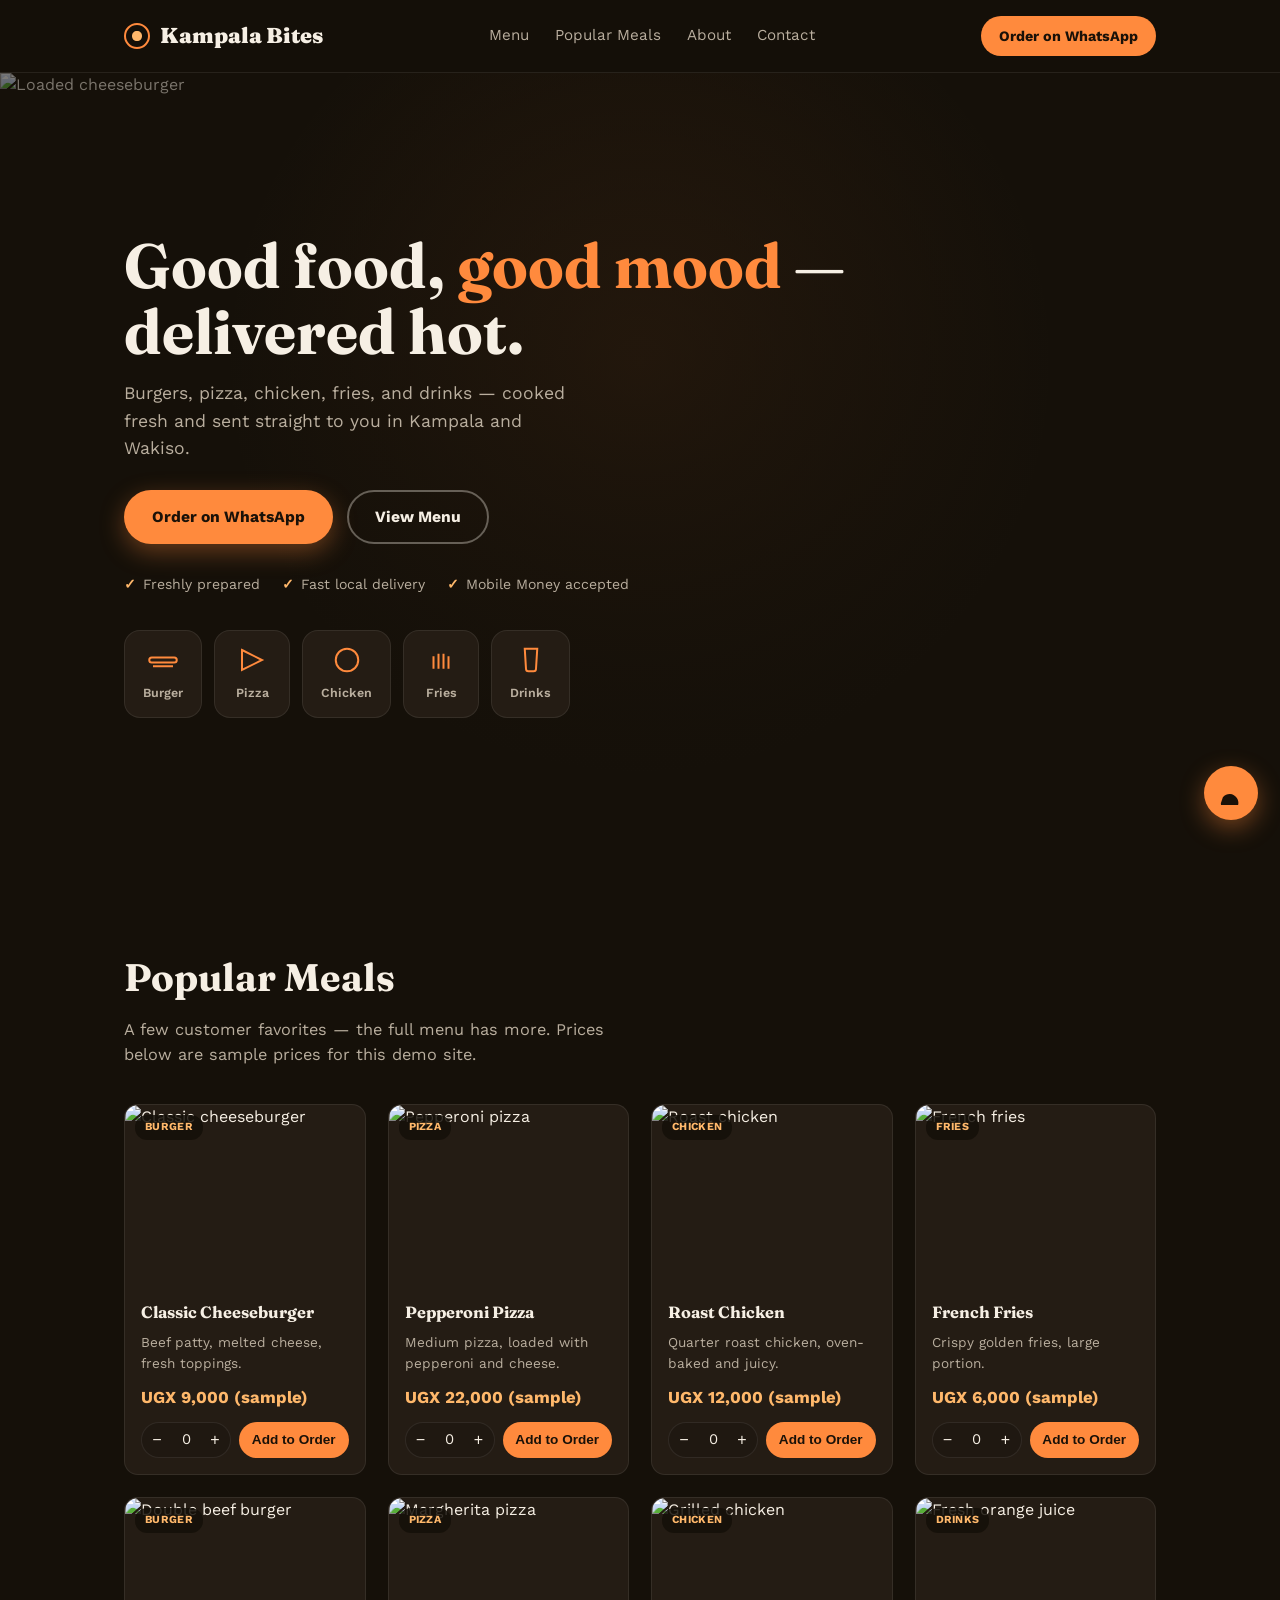
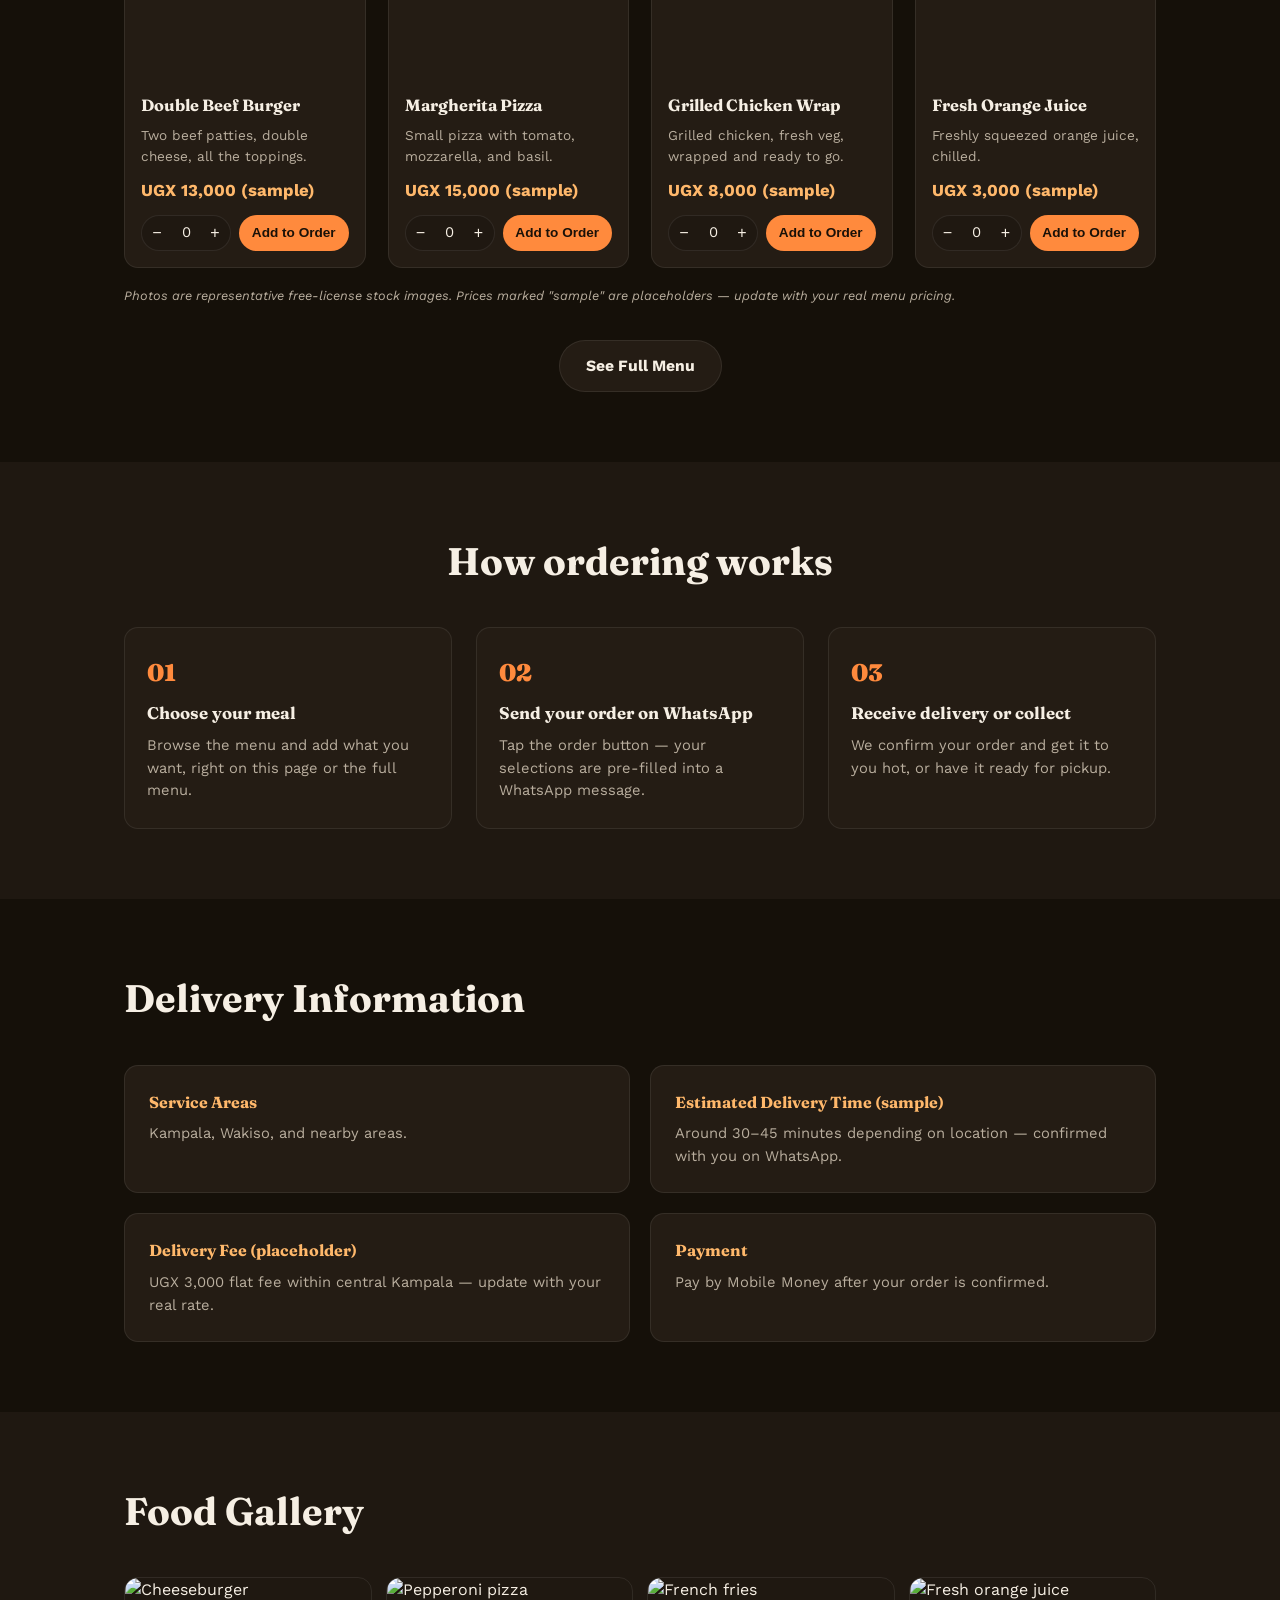
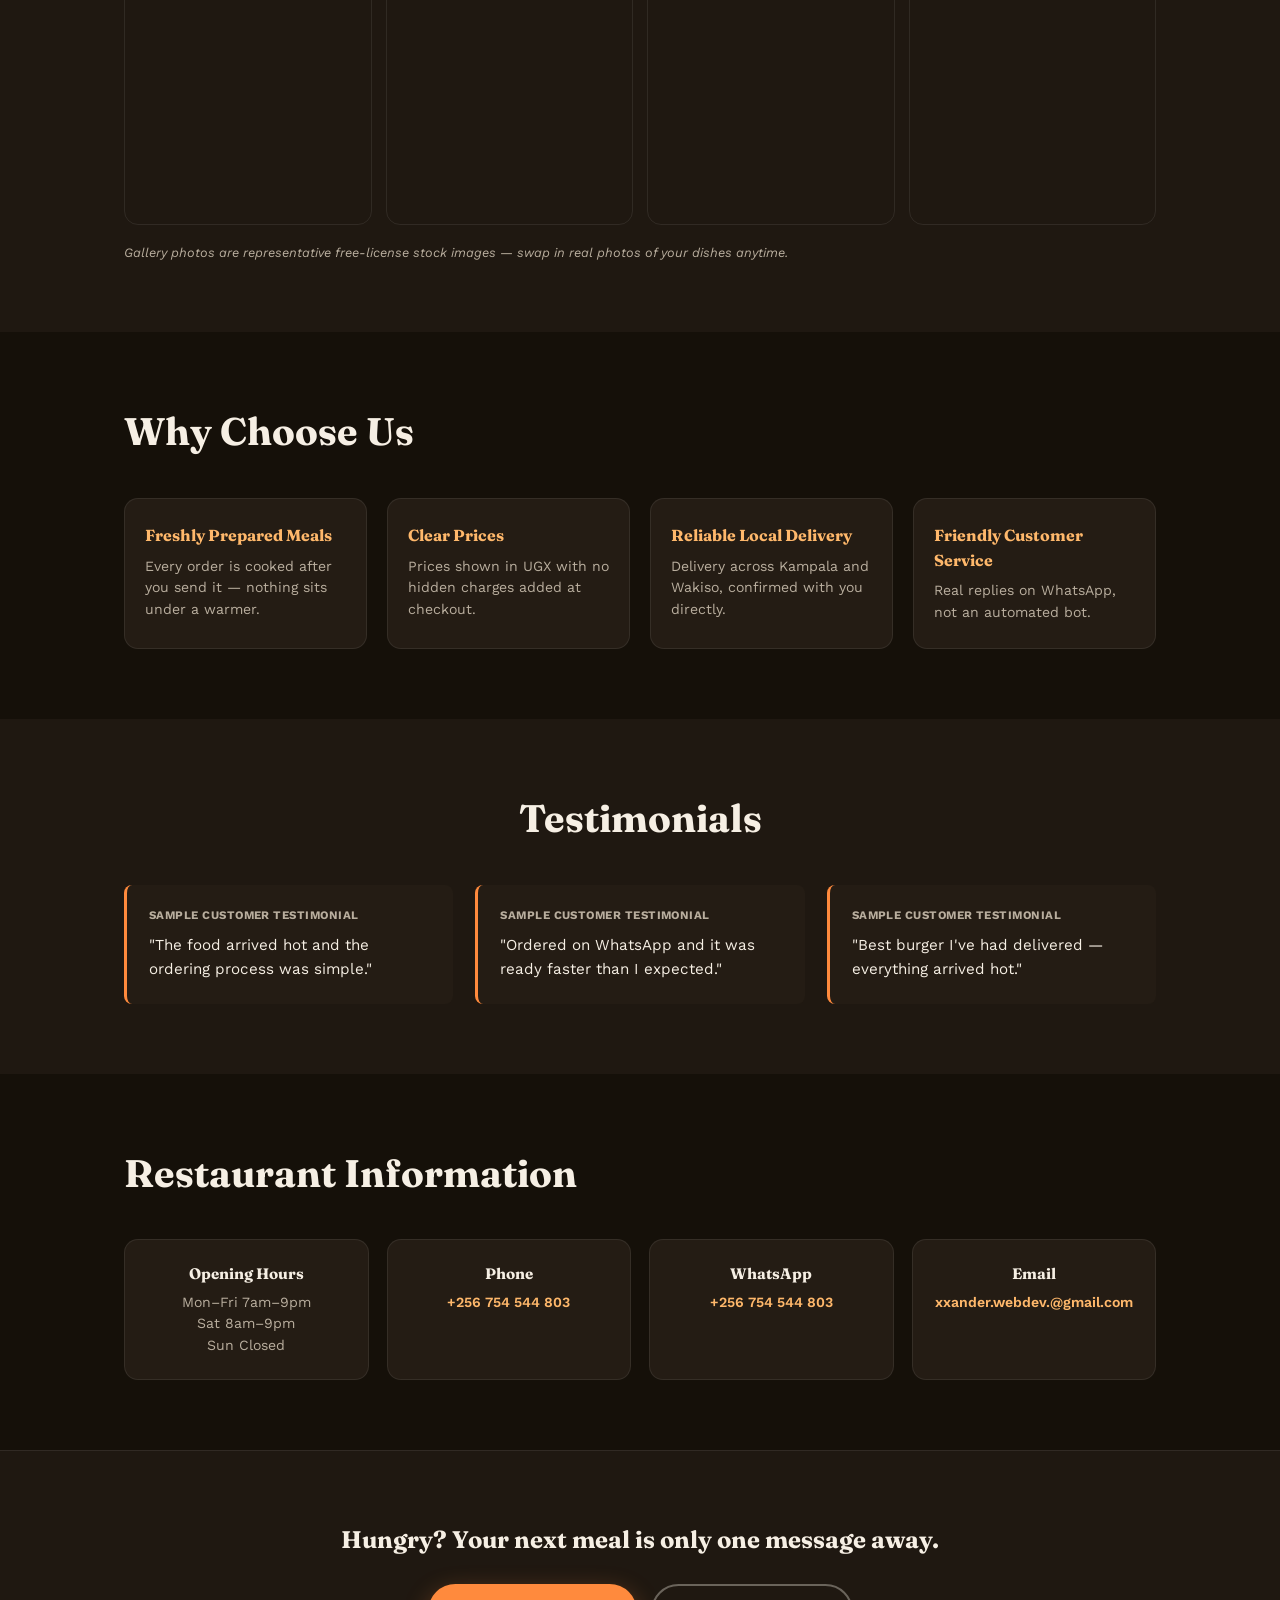
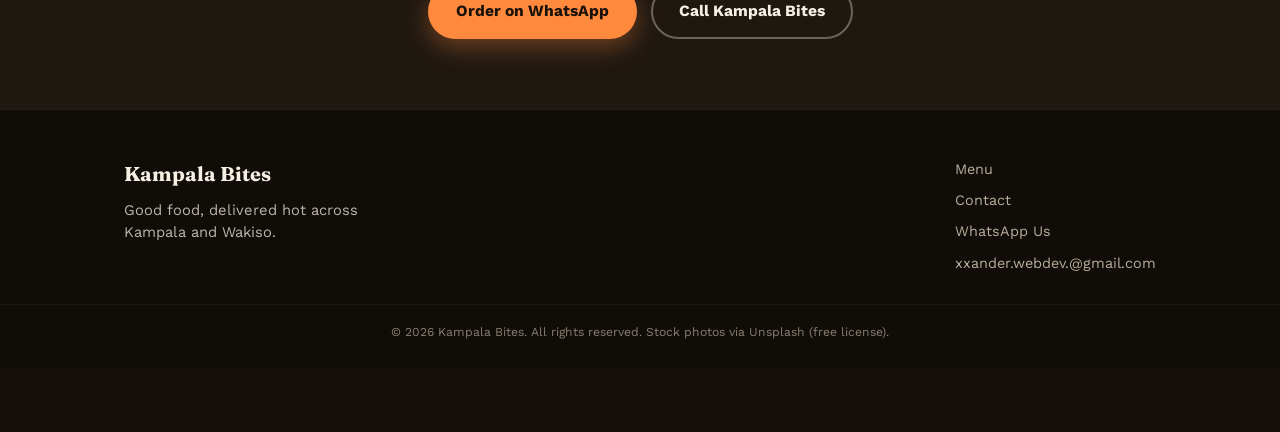
==== commit b68e8ec5: "Add files via upload" ====
--- a/index.html
+++ b/index.html
@@ -3,14 +3,14 @@
 <head>
 <meta charset="UTF-8">
 <meta name="viewport" content="width=device-width, initial-scale=1.0">
-<title>Kampala Bites — Fresh Ugandan Meals Delivered Hot in Kampala | Order on WhatsApp</title>
-<meta name="description" content="Kampala Bites delivers fresh Ugandan meals hot to your door in Kampala and Wakiso. Rolex, chicken and chips, fish, and more. Order fast on WhatsApp.">
-<meta property="og:title" content="Kampala Bites — Fresh Ugandan Meals Delivered Hot">
-<meta property="og:description" content="Order rolex, chicken and chips, fried tilapia, and more — delivered hot across Kampala. Order on WhatsApp.">
-<meta property="og:image" content="https://images.unsplash.com/photo-1616401616927-3c81de22dfa8?fm=jpg&q=80&w=1200&auto=format&fit=crop">
+<title>Kampala Bites — Good Food Delivered Hot in Kampala | Order on WhatsApp</title>
+<meta name="description" content="Kampala Bites delivers burgers, pizza, chicken, fries, and drinks hot to your door in Kampala and Wakiso. Order fast on WhatsApp.">
+<meta property="og:title" content="Kampala Bites — Good Food Delivered Hot">
+<meta property="og:description" content="Burgers, pizza, chicken, fries, and drinks — delivered hot across Kampala. Order on WhatsApp.">
+<meta property="og:image" content="https://images.unsplash.com/photo-1553979459-d2229ba7433b?fm=jpg&q=80&w=1200&auto=format&fit=crop">
 <meta property="og:type" content="restaurant.menu">
 <meta name="twitter:card" content="summary_large_image">
-<link rel="icon" href="data:image/svg+xml,%3Csvg xmlns='http://www.w3.org/2000/svg' viewBox='0 0 26 26'%3E%3Ccircle cx='13' cy='13' r='12' fill='%230E2019'/%3E%3Ccircle cx='13' cy='13' r='6' fill='%23E7A63D'/%3E%3C/svg%3E">
+<link rel="icon" href="data:image/svg+xml,%3Csvg xmlns='http://www.w3.org/2000/svg' viewBox='0 0 26 26'%3E%3Ccircle cx='13' cy='13' r='12' fill='%23151009'/%3E%3Ccircle cx='13' cy='13' r='6' fill='%23FF8A3D'/%3E%3C/svg%3E">
 <link rel="preconnect" href="https://fonts.googleapis.com">
 <link rel="preconnect" href="https://fonts.gstatic.com" crossorigin>
 <link href="https://fonts.googleapis.com/css2?family=Fraunces:opsz,wght@9..144,500;9..144,700;9..144,900&family=Work+Sans:wght@400;500;600;700&display=swap" rel="stylesheet">
@@ -20,8 +20,8 @@
   "@context": "https://schema.org",
   "@type": "Restaurant",
   "name": "Kampala Bites",
-  "servesCuisine": "Ugandan",
-  "priceRange": "UGX 1,000 - UGX 15,000",
+  "servesCuisine": ["Fast Food", "American"],
+  "priceRange": "UGX 1,500 - UGX 25,000",
   "areaServed": ["Kampala", "Wakiso"],
   "acceptsReservations": "False"
 }
@@ -32,7 +32,7 @@
 <nav>
   <div class="wrap">
     <a href="index.html" class="brand">
-      <svg width="26" height="26" viewBox="0 0 26 26" fill="none" aria-hidden="true"><circle cx="13" cy="13" r="12" stroke="#C1402A" stroke-width="2"/><path d="M8 13c0-3 2-5 5-5s5 2 5 5-2 5-5 5-5-2-5-5z" fill="#E7A63D"/></svg>
+      <svg width="26" height="26" viewBox="0 0 26 26" fill="none" aria-hidden="true"><circle cx="13" cy="13" r="12" stroke="#FF8A3D" stroke-width="2"/><path d="M8 13c0-3 2-5 5-5s5 2 5 5-2 5-5 5-5-2-5-5z" fill="#FFB86B"/></svg>
       Kampala Bites
     </a>
     <div class="nav-links">
@@ -42,7 +42,7 @@
       <a href="contact.html">Contact</a>
     </div>
     <div class="nav-right">
-      <a class="nav-cta" data-wa-link data-wa-message="Hello Kampala Bites, I would like to order." target="_blank" rel="noopener" aria-label="Order on WhatsApp">Order on WhatsApp</a>
+      <a class="nav-cta" data-wa-link data-wa-message="Hello Kampala Bites, I would like to order." target="_blank" rel="noopener" href="#">Order on WhatsApp</a>
       <button class="burger-btn" aria-label="Open menu" aria-expanded="false"><span></span><span></span><span></span></button>
     </div>
     <div class="mobile-menu" id="mobileMenu">
@@ -54,19 +54,26 @@
   </div>
 </nav>
 
-<section class="hero">
-  <div class="hero-bg"><img src="https://images.unsplash.com/photo-1616401616927-3c81de22dfa8?fm=jpg&q=80&w=1600&auto=format&fit=crop" alt="Ugandan chicken and rice meal" referrerpolicy="no-referrer"></div>
-  <div class="wrap">
-    <h1>Fresh Ugandan meals delivered hot to your door.</h1>
-    <p class="tag">Rolex, chicken and chips, fried tilapia, and more — cooked fresh and sent straight to you in Kampala and Wakiso.</p>
+<section class="hero glow-bg">
+  <div class="hero-bg"><img src="https://images.unsplash.com/photo-1553979459-d2229ba7433b?fm=jpg&q=80&w=1600&auto=format&fit=crop" alt="Loaded cheeseburger" referrerpolicy="no-referrer"></div>
+  <div class="wrap">
+    <h1>Good food, <span class="hl">good mood</span> — delivered hot.</h1>
+    <p class="tag">Burgers, pizza, chicken, fries, and drinks — cooked fresh and sent straight to you in Kampala and Wakiso.</p>
     <div class="ctas">
-      <a class="btn btn-primary" data-wa-link data-wa-message="Hello Kampala Bites, I would like to order." target="_blank" rel="noopener">Order on WhatsApp</a>
+      <a class="btn btn-primary" data-wa-link data-wa-message="Hello Kampala Bites, I would like to order." target="_blank" rel="noopener" href="#">Order on WhatsApp</a>
       <a class="btn btn-ghost" href="menu.html">View Menu</a>
     </div>
     <div class="trust-row">
-      <span>✓ Freshly prepared</span>
-      <span>✓ Fast local delivery</span>
-      <span>✓ Mobile Money accepted</span>
+      <span><b>✓</b> Freshly prepared</span>
+      <span><b>✓</b> Fast local delivery</span>
+      <span><b>✓</b> Mobile Money accepted</span>
+    </div>
+    <div class="cat-pills">
+      <a class="cat-pill" href="menu.html#burger"><svg class="ic" viewBox="0 0 24 24" fill="none"><path d="M4 10h16M3 14h18a2 2 0 002-2v0a2 2 0 00-2-2H3a2 2 0 00-2 2v0a2 2 0 002 2z" stroke="#FF8A3D" stroke-width="1.6"/><path d="M4 17h16" stroke="#FF8A3D" stroke-width="1.6"/></svg><span>Burger</span></a>
+      <a class="cat-pill" href="menu.html#pizza"><svg class="ic" viewBox="0 0 24 24" fill="none"><path d="M4 4l16 8-16 8V4z" stroke="#FF8A3D" stroke-width="1.6"/></svg><span>Pizza</span></a>
+      <a class="cat-pill" href="menu.html#chicken"><svg class="ic" viewBox="0 0 24 24" fill="none"><circle cx="12" cy="12" r="9" stroke="#FF8A3D" stroke-width="1.6"/></svg><span>Chicken</span></a>
+      <a class="cat-pill" href="menu.html#fries"><svg class="ic" viewBox="0 0 24 24" fill="none"><path d="M6 9v10M10 7v12M14 7v12M18 9v10" stroke="#FF8A3D" stroke-width="1.6"/></svg><span>Fries</span></a>
+      <a class="cat-pill" href="menu.html#drinks"><svg class="ic" viewBox="0 0 24 24" fill="none"><path d="M7 3h10l-1 16a2 2 0 01-2 2H10a2 2 0 01-2-2L7 3z" stroke="#FF8A3D" stroke-width="1.6"/></svg><span>Drinks</span></a>
     </div>
   </div>
 </section>
@@ -79,11 +86,11 @@
     </div>
     <div class="meal-grid">
 
-      <div class="meal-card" data-name="Chicken and chips" data-price="9000">
-        <div class="meal-thumb"><span class="meal-badge">Fast Food</span><img src="https://images.unsplash.com/photo-1726947147359-65de4d245979?fm=jpg&q=80&w=600&auto=format&fit=crop" alt="Chicken and chips plate" referrerpolicy="no-referrer" loading="lazy"></div>
-        <div class="meal-body">
-          <h3>Chicken and Chips</h3>
-          <p class="desc">Crispy fried chicken with golden chips.</p>
+      <div class="meal-card" data-name="Classic Cheeseburger" data-price="9000">
+        <div class="meal-thumb"><span class="meal-badge">Burger</span><img src="https://images.unsplash.com/photo-1553979459-d2229ba7433b?fm=jpg&q=80&w=600&auto=format&fit=crop" alt="Classic cheeseburger" referrerpolicy="no-referrer" loading="lazy"></div>
+        <div class="meal-body">
+          <h3>Classic Cheeseburger</h3>
+          <p class="desc">Beef patty, melted cheese, fresh toppings.</p>
           <div class="meal-price">UGX 9,000 (sample)</div>
           <div class="meal-actions">
             <div class="qty-control"><button class="qty-minus" aria-label="Decrease quantity">−</button><span class="qty-value">0</span><button class="qty-plus" aria-label="Increase quantity">+</button></div>
@@ -92,24 +99,24 @@
         </div>
       </div>
 
-      <div class="meal-card" data-name="Rolex (egg + chapati)" data-price="4000">
-        <div class="meal-thumb"><span class="meal-badge">Breakfast</span><img src="https://images.unsplash.com/photo-1574365361850-8e8aec561723?fm=jpg&q=80&w=600&auto=format&fit=crop" alt="Rolex-style rolled egg and chapati" referrerpolicy="no-referrer" loading="lazy"></div>
-        <div class="meal-body">
-          <h3>Rolex</h3>
-          <p class="desc">Rolled chapati with fried egg, a Kampala classic.</p>
-          <div class="meal-price">UGX 4,000 (sample)</div>
-          <div class="meal-actions">
-            <div class="qty-control"><button class="qty-minus" aria-label="Decrease quantity">−</button><span class="qty-value">0</span><button class="qty-plus" aria-label="Increase quantity">+</button></div>
-            <button class="add-btn">Add to Order</button>
-          </div>
-        </div>
-      </div>
-
-      <div class="meal-card" data-name="Beef stew with matooke" data-price="12000">
-        <div class="meal-thumb"><span class="meal-badge">Local Dish</span><img src="https://images.unsplash.com/photo-1609607285694-e283bd2ea9a0?fm=jpg&q=80&w=600&auto=format&fit=crop" alt="Beef stew, served with matooke" referrerpolicy="no-referrer" loading="lazy"></div>
-        <div class="meal-body">
-          <h3>Beef Stew with Matooke</h3>
-          <p class="desc">Slow-cooked beef stew served with steamed matooke.</p>
+      <div class="meal-card" data-name="Pepperoni Pizza (Medium)" data-price="22000">
+        <div class="meal-thumb"><span class="meal-badge">Pizza</span><img src="https://images.unsplash.com/photo-1671572580758-fd91620a1c6d?fm=jpg&q=80&w=600&auto=format&fit=crop" alt="Pepperoni pizza" referrerpolicy="no-referrer" loading="lazy"></div>
+        <div class="meal-body">
+          <h3>Pepperoni Pizza</h3>
+          <p class="desc">Medium pizza, loaded with pepperoni and cheese.</p>
+          <div class="meal-price">UGX 22,000 (sample)</div>
+          <div class="meal-actions">
+            <div class="qty-control"><button class="qty-minus" aria-label="Decrease quantity">−</button><span class="qty-value">0</span><button class="qty-plus" aria-label="Increase quantity">+</button></div>
+            <button class="add-btn">Add to Order</button>
+          </div>
+        </div>
+      </div>
+
+      <div class="meal-card" data-name="Roast Chicken (Quarter)" data-price="12000">
+        <div class="meal-thumb"><span class="meal-badge">Chicken</span><img src="https://images.unsplash.com/photo-1616401616927-3c81de22dfa8?fm=jpg&q=80&w=600&auto=format&fit=crop" alt="Roast chicken" referrerpolicy="no-referrer" loading="lazy"></div>
+        <div class="meal-body">
+          <h3>Roast Chicken</h3>
+          <p class="desc">Quarter roast chicken, oven-baked and juicy.</p>
           <div class="meal-price">UGX 12,000 (sample)</div>
           <div class="meal-actions">
             <div class="qty-control"><button class="qty-minus" aria-label="Decrease quantity">−</button><span class="qty-value">0</span><button class="qty-plus" aria-label="Increase quantity">+</button></div>
@@ -118,63 +125,63 @@
         </div>
       </div>
 
-      <div class="meal-card" data-name="Fried tilapia" data-price="14000">
-        <div class="meal-thumb"><span class="meal-badge">Local Dish</span><img src="https://images.unsplash.com/photo-1725393325387-07f0d4951528?fm=jpg&q=80&w=600&auto=format&fit=crop" alt="Fried tilapia fish" referrerpolicy="no-referrer" loading="lazy"></div>
-        <div class="meal-body">
-          <h3>Fried Tilapia</h3>
-          <p class="desc">Whole fried tilapia with a side of your choice.</p>
-          <div class="meal-price">UGX 14,000 (sample)</div>
-          <div class="meal-actions">
-            <div class="qty-control"><button class="qty-minus" aria-label="Decrease quantity">−</button><span class="qty-value">0</span><button class="qty-plus" aria-label="Increase quantity">+</button></div>
-            <button class="add-btn">Add to Order</button>
-          </div>
-        </div>
-      </div>
-
-      <div class="meal-card" data-name="Rice and chicken" data-price="10000">
-        <div class="meal-thumb"><span class="meal-badge">Local Dish</span><img src="https://images.unsplash.com/photo-1616401616927-3c81de22dfa8?fm=jpg&q=80&w=600&auto=format&fit=crop" alt="Rice and chicken plate" referrerpolicy="no-referrer" loading="lazy"></div>
-        <div class="meal-body">
-          <h3>Rice and Chicken</h3>
-          <p class="desc">Grilled chicken served over seasoned rice.</p>
-          <div class="meal-price">UGX 10,000 (sample)</div>
-          <div class="meal-actions">
-            <div class="qty-control"><button class="qty-minus" aria-label="Decrease quantity">−</button><span class="qty-value">0</span><button class="qty-plus" aria-label="Increase quantity">+</button></div>
-            <button class="add-btn">Add to Order</button>
-          </div>
-        </div>
-      </div>
-
-      <div class="meal-card" data-name="Katogo" data-price="5000">
-        <div class="meal-thumb"><span class="meal-badge">Breakfast</span><img src="https://images.unsplash.com/photo-1658308766948-01c85ade2737?fm=jpg&q=80&w=600&auto=format&fit=crop" alt="Katogo breakfast mix" referrerpolicy="no-referrer" loading="lazy"></div>
-        <div class="meal-body">
-          <h3>Katogo</h3>
-          <p class="desc">Hearty breakfast mix of matooke or cassava with beans.</p>
-          <div class="meal-price">UGX 5,000 (sample)</div>
-          <div class="meal-actions">
-            <div class="qty-control"><button class="qty-minus" aria-label="Decrease quantity">−</button><span class="qty-value">0</span><button class="qty-plus" aria-label="Increase quantity">+</button></div>
-            <button class="add-btn">Add to Order</button>
-          </div>
-        </div>
-      </div>
-
-      <div class="meal-card" data-name="Chapati and beans" data-price="4500">
-        <div class="meal-thumb"><span class="meal-badge">Vegetarian</span><img src="https://images.unsplash.com/photo-1658308766948-01c85ade2737?fm=jpg&q=80&w=600&auto=format&fit=crop" alt="Chapati served with beans" referrerpolicy="no-referrer" loading="lazy"></div>
-        <div class="meal-body">
-          <h3>Chapati and Beans</h3>
-          <p class="desc">Soft chapati with a side of well-spiced beans.</p>
-          <div class="meal-price">UGX 4,500 (sample)</div>
-          <div class="meal-actions">
-            <div class="qty-control"><button class="qty-minus" aria-label="Decrease quantity">−</button><span class="qty-value">0</span><button class="qty-plus" aria-label="Increase quantity">+</button></div>
-            <button class="add-btn">Add to Order</button>
-          </div>
-        </div>
-      </div>
-
-      <div class="meal-card" data-name="Fresh juice" data-price="3000">
-        <div class="meal-thumb"><span class="meal-badge">Drinks</span><img src="https://images.unsplash.com/photo-1618046364546-81e9d03d39a6?fm=jpg&q=80&w=600&auto=format&fit=crop" alt="Fresh fruit juice" referrerpolicy="no-referrer" loading="lazy"></div>
-        <div class="meal-body">
-          <h3>Fresh Juice</h3>
-          <p class="desc">Fresh passion or mixed fruit juice, chilled.</p>
+      <div class="meal-card" data-name="French Fries (Large)" data-price="6000">
+        <div class="meal-thumb"><span class="meal-badge">Fries</span><img src="https://images.unsplash.com/photo-1615485290836-4ebcebf44aaf?fm=jpg&q=80&w=600&auto=format&fit=crop" alt="French fries" referrerpolicy="no-referrer" loading="lazy"></div>
+        <div class="meal-body">
+          <h3>French Fries</h3>
+          <p class="desc">Crispy golden fries, large portion.</p>
+          <div class="meal-price">UGX 6,000 (sample)</div>
+          <div class="meal-actions">
+            <div class="qty-control"><button class="qty-minus" aria-label="Decrease quantity">−</button><span class="qty-value">0</span><button class="qty-plus" aria-label="Increase quantity">+</button></div>
+            <button class="add-btn">Add to Order</button>
+          </div>
+        </div>
+      </div>
+
+      <div class="meal-card" data-name="Double Beef Burger" data-price="13000">
+        <div class="meal-thumb"><span class="meal-badge">Burger</span><img src="https://images.unsplash.com/photo-1553979459-d2229ba7433b?fm=jpg&q=80&w=600&auto=format&fit=crop" alt="Double beef burger" referrerpolicy="no-referrer" loading="lazy"></div>
+        <div class="meal-body">
+          <h3>Double Beef Burger</h3>
+          <p class="desc">Two beef patties, double cheese, all the toppings.</p>
+          <div class="meal-price">UGX 13,000 (sample)</div>
+          <div class="meal-actions">
+            <div class="qty-control"><button class="qty-minus" aria-label="Decrease quantity">−</button><span class="qty-value">0</span><button class="qty-plus" aria-label="Increase quantity">+</button></div>
+            <button class="add-btn">Add to Order</button>
+          </div>
+        </div>
+      </div>
+
+      <div class="meal-card" data-name="Margherita Pizza (Small)" data-price="15000">
+        <div class="meal-thumb"><span class="meal-badge">Pizza</span><img src="https://images.unsplash.com/photo-1671572580758-fd91620a1c6d?fm=jpg&q=80&w=600&auto=format&fit=crop" alt="Margherita pizza" referrerpolicy="no-referrer" loading="lazy"></div>
+        <div class="meal-body">
+          <h3>Margherita Pizza</h3>
+          <p class="desc">Small pizza with tomato, mozzarella, and basil.</p>
+          <div class="meal-price">UGX 15,000 (sample)</div>
+          <div class="meal-actions">
+            <div class="qty-control"><button class="qty-minus" aria-label="Decrease quantity">−</button><span class="qty-value">0</span><button class="qty-plus" aria-label="Increase quantity">+</button></div>
+            <button class="add-btn">Add to Order</button>
+          </div>
+        </div>
+      </div>
+
+      <div class="meal-card" data-name="Grilled Chicken Wrap" data-price="8000">
+        <div class="meal-thumb"><span class="meal-badge">Chicken</span><img src="https://images.unsplash.com/photo-1616401616927-3c81de22dfa8?fm=jpg&q=80&w=600&auto=format&fit=crop" alt="Grilled chicken" referrerpolicy="no-referrer" loading="lazy"></div>
+        <div class="meal-body">
+          <h3>Grilled Chicken Wrap</h3>
+          <p class="desc">Grilled chicken, fresh veg, wrapped and ready to go.</p>
+          <div class="meal-price">UGX 8,000 (sample)</div>
+          <div class="meal-actions">
+            <div class="qty-control"><button class="qty-minus" aria-label="Decrease quantity">−</button><span class="qty-value">0</span><button class="qty-plus" aria-label="Increase quantity">+</button></div>
+            <button class="add-btn">Add to Order</button>
+          </div>
+        </div>
+      </div>
+
+      <div class="meal-card" data-name="Fresh Orange Juice" data-price="3000">
+        <div class="meal-thumb"><span class="meal-badge">Drinks</span><img src="https://images.unsplash.com/photo-1618046364546-81e9d03d39a6?fm=jpg&q=80&w=600&auto=format&fit=crop" alt="Fresh orange juice" referrerpolicy="no-referrer" loading="lazy"></div>
+        <div class="meal-body">
+          <h3>Fresh Orange Juice</h3>
+          <p class="desc">Freshly squeezed orange juice, chilled.</p>
           <div class="meal-price">UGX 3,000 (sample)</div>
           <div class="meal-actions">
             <div class="qty-control"><button class="qty-minus" aria-label="Decrease quantity">−</button><span class="qty-value">0</span><button class="qty-plus" aria-label="Increase quantity">+</button></div>
@@ -191,7 +198,7 @@
   </div>
 </section>
 
-<section style="background:#fff;">
+<section class="section-alt">
   <div class="wrap">
     <div class="section-head center">
       <h2>How ordering works</h2>
@@ -218,16 +225,16 @@
   </div>
 </section>
 
-<section style="background:#fff;" id="about">
+<section class="section-alt" id="about">
   <div class="wrap">
     <div class="section-head">
       <h2>Food Gallery</h2>
     </div>
     <div class="gallery-grid">
-      <div><img src="https://images.unsplash.com/photo-1574365361850-8e8aec561723?fm=jpg&q=80&w=500&auto=format&fit=crop" alt="Rolex egg wrap" referrerpolicy="no-referrer" loading="lazy"></div>
-      <div><img src="https://images.unsplash.com/photo-1726947147359-65de4d245979?fm=jpg&q=80&w=500&auto=format&fit=crop" alt="Chicken and chips" referrerpolicy="no-referrer" loading="lazy"></div>
-      <div><img src="https://images.unsplash.com/photo-1725393325387-07f0d4951528?fm=jpg&q=80&w=500&auto=format&fit=crop" alt="Fried tilapia" referrerpolicy="no-referrer" loading="lazy"></div>
-      <div><img src="https://images.unsplash.com/photo-1618046364546-81e9d03d39a6?fm=jpg&q=80&w=500&auto=format&fit=crop" alt="Fresh fruit juice" referrerpolicy="no-referrer" loading="lazy"></div>
+      <div><img src="https://images.unsplash.com/photo-1553979459-d2229ba7433b?fm=jpg&q=80&w=500&auto=format&fit=crop" alt="Cheeseburger" referrerpolicy="no-referrer" loading="lazy"></div>
+      <div><img src="https://images.unsplash.com/photo-1671572580758-fd91620a1c6d?fm=jpg&q=80&w=500&auto=format&fit=crop" alt="Pepperoni pizza" referrerpolicy="no-referrer" loading="lazy"></div>
+      <div><img src="https://images.unsplash.com/photo-1615485290836-4ebcebf44aaf?fm=jpg&q=80&w=500&auto=format&fit=crop" alt="French fries" referrerpolicy="no-referrer" loading="lazy"></div>
+      <div><img src="https://images.unsplash.com/photo-1618046364546-81e9d03d39a6?fm=jpg&q=80&w=500&auto=format&fit=crop" alt="Fresh orange juice" referrerpolicy="no-referrer" loading="lazy"></div>
     </div>
     <p class="sample-note">Gallery photos are representative free-license stock images — swap in real photos of your dishes anytime.</p>
   </div>
@@ -247,7 +254,7 @@
   </div>
 </section>
 
-<section style="background:#fff;">
+<section class="section-alt">
   <div class="wrap">
     <div class="section-head center">
       <h2>Testimonials</h2>
@@ -255,7 +262,7 @@
     <div class="testi-grid">
       <div class="testi-card"><div class="label">Sample customer testimonial</div><p>"The food arrived hot and the ordering process was simple."</p></div>
       <div class="testi-card"><div class="label">Sample customer testimonial</div><p>"Ordered on WhatsApp and it was ready faster than I expected."</p></div>
-      <div class="testi-card"><div class="label">Sample customer testimonial</div><p>"The rolex tastes just like the ones I grew up with."</p></div>
+      <div class="testi-card"><div class="label">Sample customer testimonial</div><p>"Best burger I've had delivered — everything arrived hot."</p></div>
     </div>
   </div>
 </section>
@@ -278,7 +285,7 @@
   <div class="wrap">
     <h2>Hungry? Your next meal is only one message away.</h2>
     <div class="ctas">
-      <a class="btn btn-primary" data-wa-link data-wa-message="Hello Kampala Bites, I would like to order." target="_blank" rel="noopener">Order on WhatsApp</a>
+      <a class="btn btn-primary" data-wa-link data-wa-message="Hello Kampala Bites, I would like to order." target="_blank" rel="noopener" href="#">Order on WhatsApp</a>
       <a class="btn btn-ghost" data-tel-link href="#">Call Kampala Bites</a>
     </div>
   </div>
@@ -288,7 +295,7 @@
   <div class="wrap">
     <div>
       <div class="foot-brand">Kampala Bites</div>
-      <p style="margin-top:10px; max-width:32ch; opacity:0.75; font-size:0.92rem;">Fresh Ugandan meals delivered hot across Kampala and Wakiso.</p>
+      <p style="margin-top:10px; max-width:32ch; opacity:0.75; font-size:0.92rem;">Good food, delivered hot across Kampala and Wakiso.</p>
     </div>
     <div class="foot-links">
       <a href="menu.html">Menu</a>
@@ -311,7 +318,7 @@
 </div>
 
 <a class="float-wa" data-wa-link data-wa-message="Hello Kampala Bites, I would like to order." target="_blank" rel="noopener" aria-label="Chat on WhatsApp" href="#">
-  <svg width="24" height="24" viewBox="0 0 26 26" aria-hidden="true"><path d="M2 24l2.2-6.4A9.5 9.5 0 112 24z" fill="#fff"/></svg>
+  <svg width="24" height="24" viewBox="0 0 26 26" aria-hidden="true"><path d="M2 24l2.2-6.4A9.5 9.5 0 112 24z" fill="#1A1108"/></svg>
 </a>
 
 <script src="config.js"></script>
--- a/styles.css
+++ b/styles.css
@@ -1,171 +1,175 @@
 :root{
-  --ivory:#FBF3E1;
-  --leaf:#173226;
-  --leaf-deep:#0E2019;
-  --chili:#C1402A;
-  --turmeric:#E7A63D;
-  --ink:#1F1B14;
-  --grey:#6B6355;
-  --line: rgba(23,50,38,0.18);
-  --focus:#2E7DD6;
+  --bg:#151009;
+  --bg-elev:#1F1811;
+  --bg-card:#241C14;
+  --line: rgba(255,255,255,0.08);
+  --orange:#FF8A3D;
+  --orange-light:#FFB86B;
+  --orange-deep:#E85D25;
+  --text:#F6EFE4;
+  --text-muted:#B9AE9E;
+  --focus:#4DA6FF;
 }
 *{box-sizing:border-box; margin:0; padding:0;}
 html{scroll-behavior:smooth;}
-body{font-family:'Work Sans', sans-serif; background:var(--ivory); color:var(--ink); line-height:1.55; padding-bottom:64px;}
-h1,h2,h3{font-family:'Fraunces', serif; font-weight:700; color:var(--leaf-deep);}
+body{font-family:'Work Sans', sans-serif; background:var(--bg); color:var(--text); line-height:1.55; padding-bottom:64px;}
+h1,h2,h3{font-family:'Fraunces', serif; font-weight:700; color:var(--text);}
 a{color:inherit;}
 img{max-width:100%; display:block; object-fit:cover; width:100%; height:100%;}
 .wrap{max-width:1080px; margin:0 auto; padding:0 24px;}
 a:focus-visible, button:focus-visible, select:focus-visible, input:focus-visible{outline:3px solid var(--focus); outline-offset:2px;}
 
-/* NAV */
-nav{position:sticky; top:0; z-index:50; background:var(--ivory); border-bottom:1px solid var(--line);}
+.glow-bg{position:relative;}
+.glow-bg::before{
+  content:""; position:absolute; top:-20%; left:50%; transform:translateX(-50%);
+  width:900px; height:900px; max-width:160%; border-radius:50%;
+  background: radial-gradient(circle, rgba(255,138,61,0.18), rgba(255,138,61,0) 65%);
+  z-index:0; pointer-events:none;
+}
+
+nav{position:sticky; top:0; z-index:50; background:rgba(21,16,9,0.92); backdrop-filter:blur(8px); border-bottom:1px solid var(--line);}
 nav .wrap{display:flex; align-items:center; justify-content:space-between; padding:16px 24px; position:relative;}
-.brand{display:flex; align-items:center; gap:10px; font-family:'Fraunces', serif; font-weight:900; font-size:1.35rem; color:var(--leaf-deep); text-decoration:none;}
+.brand{display:flex; align-items:center; gap:10px; font-family:'Fraunces', serif; font-weight:900; font-size:1.35rem; color:var(--text); text-decoration:none;}
 .nav-links{display:flex; gap:26px; font-size:0.95rem;}
-.nav-links a{text-decoration:none; color:var(--ink); opacity:0.8;}
-.nav-links a:hover, .nav-links a.active{opacity:1; color:var(--chili);}
+.nav-links a{text-decoration:none; color:var(--text-muted);}
+.nav-links a:hover, .nav-links a.active{color:var(--orange);}
 .nav-right{display:flex; align-items:center; gap:14px;}
-.nav-cta{background:var(--chili); color:var(--ivory); padding:9px 18px; border-radius:3px; text-decoration:none; font-weight:600; font-size:0.9rem; white-space:nowrap;}
+.nav-cta{background:var(--orange); color:#1A1108; padding:9px 18px; border-radius:24px; text-decoration:none; font-weight:700; font-size:0.9rem; white-space:nowrap;}
 .burger-btn{display:none; flex-direction:column; gap:5px; background:none; border:none; cursor:pointer; padding:6px;}
-.burger-btn span{width:22px; height:2px; background:var(--leaf-deep);}
-.mobile-menu{display:none; flex-direction:column; position:absolute; top:100%; left:0; right:0; background:var(--ivory); border-bottom:1px solid var(--line); padding:8px 24px 16px;}
+.burger-btn span{width:22px; height:2px; background:var(--text);}
+.mobile-menu{display:none; flex-direction:column; position:absolute; top:100%; left:0; right:0; background:var(--bg-elev); border-bottom:1px solid var(--line); padding:8px 24px 16px;}
 .mobile-menu.open{display:flex;}
-.mobile-menu a{padding:13px 0; text-decoration:none; color:var(--ink); border-bottom:1px solid var(--line); font-size:1rem;}
+.mobile-menu a{padding:13px 0; text-decoration:none; color:var(--text); border-bottom:1px solid var(--line); font-size:1rem;}
 .mobile-menu a:last-child{border-bottom:none;}
 @media(max-width:800px){ .nav-links{display:none;} .burger-btn{display:flex;} }
 
-/* HERO */
-.hero{position:relative; color:var(--ivory); overflow:hidden;}
+.hero{position:relative; overflow:hidden;}
 .hero-bg{position:absolute; inset:0; z-index:0;}
-.hero-bg::after{content:""; position:absolute; inset:0; background:linear-gradient(180deg, rgba(14,32,25,0.68), rgba(14,32,25,0.92));}
-.hero .wrap{position:relative; z-index:2; padding:88px 24px 90px;}
-.hero h1{color:var(--ivory); font-size:clamp(2.2rem, 5.5vw, 3.8rem); max-width:20ch; line-height:1.05;}
-.hero .tag{margin-top:16px; font-size:1.1rem; max-width:42ch; color:rgba(251,243,225,0.9);}
+.hero-bg::after{content:""; position:absolute; inset:0; background:linear-gradient(180deg, rgba(21,16,9,0.55), rgba(21,16,9,0.94));}
+.hero .wrap{position:relative; z-index:2; padding:90px 24px 90px;}
+.hero h1{color:var(--text); font-size:clamp(2.2rem, 5.5vw, 3.9rem); max-width:20ch; line-height:1.05;}
+.hero h1 .hl{color:var(--orange);}
+.hero .tag{margin-top:16px; font-size:1.1rem; max-width:42ch; color:var(--text-muted);}
 .hero .ctas{margin-top:28px; display:flex; gap:14px; flex-wrap:wrap;}
-.btn{display:inline-flex; align-items:center; gap:8px; padding:13px 26px; border-radius:3px; font-weight:600; text-decoration:none; font-size:0.98rem; border:2px solid transparent; cursor:pointer;}
-.btn-primary{background:var(--turmeric); color:var(--leaf-deep);}
-.btn-ghost{border-color:rgba(251,243,225,0.5); color:var(--ivory); background:transparent;}
-.btn-dark{background:var(--leaf-deep); color:var(--ivory);}
+.btn{display:inline-flex; align-items:center; gap:8px; padding:13px 26px; border-radius:28px; font-weight:700; text-decoration:none; font-size:0.98rem; border:2px solid transparent; cursor:pointer;}
+.btn-primary{background:var(--orange); color:#1A1108; box-shadow:0 8px 24px rgba(255,138,61,0.35);}
+.btn-primary:hover{background:var(--orange-light);}
+.btn-ghost{border-color:rgba(246,239,228,0.35); color:var(--text); background:transparent;}
+.btn-dark{background:var(--bg-card); color:var(--text); border:1px solid var(--line);}
 .trust-row{margin-top:30px; display:flex; gap:22px; flex-wrap:wrap; font-size:0.88rem;}
-.trust-row span{display:flex; align-items:center; gap:7px; color:rgba(251,243,225,0.9);}
+.trust-row span{display:flex; align-items:center; gap:7px; color:var(--text-muted);}
+.trust-row span b{color:var(--orange-light); font-weight:600;}
 
-section{padding:70px 0;}
+.cat-pills{display:flex; gap:12px; margin-top:34px; flex-wrap:wrap;}
+.cat-pill{display:flex; flex-direction:column; align-items:center; gap:8px; background:var(--bg-card); border:1px solid var(--line); border-radius:16px; padding:14px 18px; min-width:76px; text-decoration:none;}
+.cat-pill .ic{width:30px; height:30px;}
+.cat-pill span{font-size:0.78rem; color:var(--text-muted); font-weight:600;}
+.cat-pill:hover{border-color:var(--orange);}
+
+section{padding:70px 0; position:relative;}
 .section-head{max-width:52ch; margin-bottom:36px;}
 .section-head h2{font-size:clamp(1.8rem,3.4vw,2.4rem);}
-.section-head p{margin-top:10px; color:var(--grey); font-size:1.02rem;}
+.section-head p{margin-top:10px; color:var(--text-muted); font-size:1.02rem;}
 .section-head.center{text-align:center; margin-left:auto; margin-right:auto;}
+.section-alt{background:var(--bg-elev);}
 
-/* PAGE HERO for menu/contact */
-.page-hero{background:var(--leaf-deep); color:var(--ivory); padding:56px 0 48px;}
-.page-hero h1{color:var(--ivory); font-size:clamp(2rem,4vw,2.6rem);}
-.page-hero p{margin-top:12px; color:rgba(251,243,225,0.8); max-width:56ch;}
+.page-hero{background:var(--bg-elev); padding:56px 0 48px; border-bottom:1px solid var(--line);}
+.page-hero h1{font-size:clamp(2rem,4vw,2.6rem);}
+.page-hero p{margin-top:12px; color:var(--text-muted); max-width:56ch;}
 
-/* MEAL CARDS */
 .meal-grid{display:grid; grid-template-columns:repeat(4,1fr); gap:22px;}
-.meal-card{background:#fff; border:1px solid var(--line); border-radius:6px; overflow:hidden;}
+.meal-card{background:var(--bg-card); border:1px solid var(--line); border-radius:14px; overflow:hidden; transition:border-color .2s;}
+.meal-card:hover{border-color:var(--orange);}
 .meal-thumb{aspect-ratio:4/3; position:relative;}
-.meal-badge{position:absolute; top:10px; left:10px; background:var(--leaf-deep); color:var(--turmeric); font-size:0.68rem; font-weight:700; text-transform:uppercase; letter-spacing:0.03em; padding:4px 10px; border-radius:2px;}
+.meal-badge{position:absolute; top:10px; left:10px; background:rgba(21,16,9,0.85); color:var(--orange-light); font-size:0.68rem; font-weight:700; text-transform:uppercase; letter-spacing:0.03em; padding:4px 10px; border-radius:12px;}
 .meal-body{padding:16px;}
 .meal-body h3{font-size:1.02rem;}
-.meal-body p.desc{margin-top:6px; color:var(--grey); font-size:0.85rem; min-height:2.6em;}
-.meal-price{margin-top:10px; font-weight:700; color:var(--chili); font-size:1.05rem;}
+.meal-body p.desc{margin-top:6px; color:var(--text-muted); font-size:0.85rem; min-height:2.6em;}
+.meal-price{margin-top:10px; font-weight:700; color:var(--orange-light); font-size:1.05rem;}
 .meal-actions{display:flex; gap:8px; margin-top:12px;}
-.qty-control{display:flex; align-items:center; border:1px solid var(--line); border-radius:3px; overflow:hidden;}
-.qty-control button{background:var(--ivory); border:none; width:30px; height:34px; font-size:1rem; cursor:pointer;}
+.qty-control{display:flex; align-items:center; border:1px solid var(--line); border-radius:20px; overflow:hidden; background:var(--bg-elev);}
+.qty-control button{background:transparent; border:none; width:30px; height:34px; font-size:1rem; cursor:pointer; color:var(--text);}
 .qty-control span{width:28px; text-align:center; font-size:0.92rem;}
-.add-btn{flex:1; background:var(--leaf); color:var(--ivory); border:none; border-radius:3px; font-weight:600; font-size:0.85rem; cursor:pointer; padding:0 10px;}
-.add-btn:hover{background:var(--chili);}
+.add-btn{flex:1; background:var(--orange); color:#1A1108; border:none; border-radius:20px; font-weight:700; font-size:0.85rem; cursor:pointer; padding:0 10px;}
+.add-btn:hover{background:var(--orange-light);}
 @media(max-width:960px){ .meal-grid{grid-template-columns:repeat(2,1fr);} }
 @media(max-width:560px){ .meal-grid{grid-template-columns:1fr;} }
 
-.sample-note{font-size:0.8rem; color:var(--grey); margin-top:18px; font-style:italic;}
+.sample-note{font-size:0.8rem; color:var(--text-muted); margin-top:18px; font-style:italic;}
 
-/* ORDER STEPS */
 .steps{display:grid; grid-template-columns:repeat(3,1fr); gap:24px;}
-.step{background:#fff; border:1px solid var(--line); border-radius:6px; padding:26px 22px;}
-.step .num{font-family:'Fraunces',serif; font-weight:900; font-size:1.5rem; color:var(--turmeric);}
+.step{background:var(--bg-card); border:1px solid var(--line); border-radius:14px; padding:26px 22px;}
+.step .num{font-family:'Fraunces',serif; font-weight:900; font-size:1.5rem; color:var(--orange);}
 .step h3{margin-top:8px; font-size:1.05rem;}
-.step p{margin-top:8px; color:var(--grey); font-size:0.92rem;}
+.step p{margin-top:8px; color:var(--text-muted); font-size:0.92rem;}
 @media(max-width:820px){ .steps{grid-template-columns:1fr;} }
 
-/* DELIVERY INFO */
 .delivery-grid{display:grid; grid-template-columns:repeat(2,1fr); gap:20px;}
-.delivery-card{background:#fff; border:1px solid var(--line); border-radius:6px; padding:24px;}
-.delivery-card h3{font-size:1rem; margin-bottom:8px;}
-.delivery-card p{color:var(--grey); font-size:0.92rem;}
+.delivery-card{background:var(--bg-card); border:1px solid var(--line); border-radius:14px; padding:24px;}
+.delivery-card h3{font-size:1rem; margin-bottom:8px; color:var(--orange-light);}
+.delivery-card p{color:var(--text-muted); font-size:0.92rem;}
 @media(max-width:760px){ .delivery-grid{grid-template-columns:1fr;} }
 
-/* GALLERY */
 .gallery-grid{display:grid; grid-template-columns:repeat(4,1fr); gap:14px;}
-.gallery-grid div{aspect-ratio:1/1; border-radius:6px; overflow:hidden;}
+.gallery-grid div{aspect-ratio:1/1; border-radius:14px; overflow:hidden; border:1px solid var(--line);}
 @media(max-width:760px){ .gallery-grid{grid-template-columns:repeat(2,1fr);} }
 
-/* WHY CHOOSE */
 .why-grid{display:grid; grid-template-columns:repeat(4,1fr); gap:20px;}
-.why-item{background:#fff; border:1px solid var(--line); border-radius:6px; padding:24px 20px;}
-.why-item h3{font-size:1rem;}
-.why-item p{margin-top:8px; color:var(--grey); font-size:0.88rem;}
+.why-item{background:var(--bg-card); border:1px solid var(--line); border-radius:14px; padding:24px 20px;}
+.why-item h3{font-size:1rem; color:var(--orange-light);}
+.why-item p{margin-top:8px; color:var(--text-muted); font-size:0.88rem;}
 @media(max-width:900px){ .why-grid{grid-template-columns:repeat(2,1fr);} }
 @media(max-width:560px){ .why-grid{grid-template-columns:1fr;} }
 
-/* TESTIMONIALS */
 .testi-grid{display:grid; grid-template-columns:repeat(3,1fr); gap:22px;}
-.testi-card{background:#fff; border-left:3px solid var(--chili); border-radius:2px; padding:22px;}
-.testi-card .label{font-size:0.72rem; text-transform:uppercase; letter-spacing:0.04em; color:var(--grey); font-weight:700;}
-.testi-card p{margin-top:10px; font-size:0.95rem;}
+.testi-card{background:var(--bg-card); border-left:3px solid var(--orange); border-radius:8px; padding:22px;}
+.testi-card .label{font-size:0.72rem; text-transform:uppercase; letter-spacing:0.04em; color:var(--text-muted); font-weight:700;}
+.testi-card p{margin-top:10px; font-size:0.95rem; color:var(--text);}
 @media(max-width:900px){ .testi-grid{grid-template-columns:1fr;} }
 
-/* INFO / CONTACT CARDS */
 .info-grid{display:grid; grid-template-columns:repeat(4,1fr); gap:18px;}
-.info-card{background:#fff; border:1px solid var(--line); border-radius:6px; padding:22px; text-align:center;}
+.info-card{background:var(--bg-card); border:1px solid var(--line); border-radius:14px; padding:22px; text-align:center;}
 .info-card h3{font-size:0.95rem;}
-.info-card p{margin-top:6px; color:var(--grey); font-size:0.88rem;}
-.info-card a{color:var(--chili); font-weight:600; text-decoration:none;}
+.info-card p{margin-top:6px; color:var(--text-muted); font-size:0.88rem;}
+.info-card a{color:var(--orange-light); font-weight:600; text-decoration:none;}
 @media(max-width:900px){ .info-grid{grid-template-columns:repeat(2,1fr);} }
 @media(max-width:560px){ .info-grid{grid-template-columns:1fr;} }
 
-.map-embed{border-radius:6px; overflow:hidden; border:1px solid var(--line); aspect-ratio:16/9; margin-top:30px;}
+.map-embed{border-radius:14px; overflow:hidden; border:1px solid var(--line); aspect-ratio:16/9; margin-top:30px; filter:invert(0.92) hue-rotate(180deg) contrast(0.9);}
 
-/* FILTERS (menu page) */
 .filters{display:flex; gap:10px; flex-wrap:wrap; margin-bottom:30px;}
-.filter-btn{background:#fff; border:1px solid var(--line); padding:9px 18px; border-radius:20px; font-size:0.88rem; font-weight:600; cursor:pointer; color:var(--ink);}
-.filter-btn.active{background:var(--leaf); color:var(--ivory); border-color:var(--leaf);}
+.filter-btn{background:var(--bg-card); border:1px solid var(--line); padding:9px 18px; border-radius:20px; font-size:0.88rem; font-weight:600; cursor:pointer; color:var(--text);}
+.filter-btn.active{background:var(--orange); color:#1A1108; border-color:var(--orange);}
 
 .menu-category{margin-bottom:50px;}
-.menu-category h2{font-size:1.5rem; margin-bottom:18px; padding-bottom:10px; border-bottom:2px solid var(--turmeric); display:inline-block;}
+.menu-category h2{font-size:1.5rem; margin-bottom:18px; padding-bottom:10px; border-bottom:2px solid var(--orange); display:inline-block;}
 
-/* ENQUIRY FORM */
-.form-card{background:#fff; border:1px solid var(--line); border-radius:6px; padding:28px; max-width:520px;}
+.form-card{background:var(--bg-card); border:1px solid var(--line); border-radius:14px; padding:28px; max-width:520px;}
 .form-group{display:flex; flex-direction:column; gap:6px; margin-bottom:16px;}
-.form-group label{font-size:0.85rem; font-weight:600;}
-.form-group input, .form-group select, .form-group textarea{padding:11px 13px; border:1px solid var(--line); border-radius:3px; font-family:inherit; font-size:0.95rem; background:var(--ivory);}
-.form-success{display:none; background:#E4F3E9; border:1px solid #8FC9A5; color:#1F5A38; padding:14px 16px; border-radius:4px; font-size:0.9rem; margin-top:14px;}
+.form-group label{font-size:0.85rem; font-weight:600; color:var(--text-muted);}
+.form-group input, .form-group select, .form-group textarea{padding:11px 13px; border:1px solid var(--line); border-radius:8px; font-family:inherit; font-size:0.95rem; background:var(--bg-elev); color:var(--text);}
+.form-success{display:none; background:rgba(255,138,61,0.12); border:1px solid var(--orange); color:var(--orange-light); padding:14px 16px; border-radius:8px; font-size:0.9rem; margin-top:14px;}
 .form-success.show{display:block;}
 
-/* FINAL CTA */
-.final-cta{background:var(--leaf-deep); color:var(--ivory); text-align:center; padding:70px 0;}
-.final-cta h2{color:var(--ivory);}
-.final-cta p{color:rgba(251,243,225,0.8); margin-top:10px;}
+.final-cta{background:var(--bg-elev); text-align:center; padding:70px 0; border-top:1px solid var(--line);}
+.final-cta p{color:var(--text-muted); margin-top:10px;}
 .final-cta .ctas{margin-top:26px; display:flex; gap:14px; justify-content:center; flex-wrap:wrap;}
 
-/* FOOTER */
-footer{background:var(--leaf-deep); color:rgba(251,243,225,0.8); padding:48px 0 26px;}
+footer{background:#100C07; padding:48px 0 26px; border-top:1px solid var(--line);}
 footer .wrap{display:flex; justify-content:space-between; flex-wrap:wrap; gap:24px;}
-.foot-brand{font-family:'Fraunces',serif; color:var(--ivory); font-size:1.25rem; font-weight:700;}
+.foot-brand{font-family:'Fraunces',serif; color:var(--text); font-size:1.25rem; font-weight:700;}
 .foot-links{display:flex; flex-direction:column; gap:9px; font-size:0.9rem;}
-.foot-links a{text-decoration:none; opacity:0.85;}
-.foot-bottom{margin-top:30px; padding-top:18px; border-top:1px solid rgba(251,243,225,0.15); font-size:0.76rem; opacity:0.55; text-align:center;}
+.foot-links a{text-decoration:none; color:var(--text-muted);}
+.foot-bottom{margin-top:30px; padding-top:18px; border-top:1px solid var(--line); font-size:0.76rem; color:var(--text-muted); opacity:0.7; text-align:center;}
 
-/* FLOATING CART BAR */
-.cart-bar{position:fixed; bottom:0; left:0; right:0; z-index:70; background:var(--leaf-deep); color:var(--ivory); display:none; box-shadow:0 -8px 20px rgba(0,0,0,0.2);}
+.cart-bar{position:fixed; bottom:0; left:0; right:0; z-index:70; background:#100C07; border-top:1px solid var(--line); display:none; box-shadow:0 -8px 30px rgba(0,0,0,0.4);}
 .cart-bar.show{display:block;}
 .cart-bar .wrap{display:flex; align-items:center; justify-content:space-between; padding:14px 24px; gap:14px; flex-wrap:wrap;}
-.cart-summary{font-size:0.92rem;}
-.cart-summary b{color:var(--turmeric);}
+.cart-summary{font-size:0.92rem; color:var(--text);}
+.cart-summary b{color:var(--orange-light);}
 .cart-actions{display:flex; gap:10px; align-items:center; flex-wrap:wrap;}
-.cart-actions input{padding:9px 12px; border-radius:3px; border:1px solid rgba(251,243,225,0.3); background:rgba(251,243,225,0.08); color:var(--ivory); font-size:0.88rem; min-width:170px;}
-.cart-actions input::placeholder{color:rgba(251,243,225,0.5);}
+.cart-actions input{padding:9px 12px; border-radius:20px; border:1px solid var(--line); background:var(--bg-elev); color:var(--text); font-size:0.88rem; min-width:170px;}
+.cart-actions input::placeholder{color:var(--text-muted);}
 
-.float-wa{position:fixed; bottom:80px; right:22px; z-index:60; background:var(--chili); color:var(--ivory); width:54px; height:54px; border-radius:50%; display:flex; align-items:center; justify-content:center; text-decoration:none; box-shadow:0 8px 20px rgba(0,0,0,0.28);}
+.float-wa{position:fixed; bottom:80px; right:22px; z-index:60; background:var(--orange); color:#1A1108; width:54px; height:54px; border-radius:50%; display:flex; align-items:center; justify-content:center; text-decoration:none; box-shadow:0 8px 24px rgba(255,138,61,0.4);}
 @media(max-width:700px){ .float-wa{bottom:76px;} }
